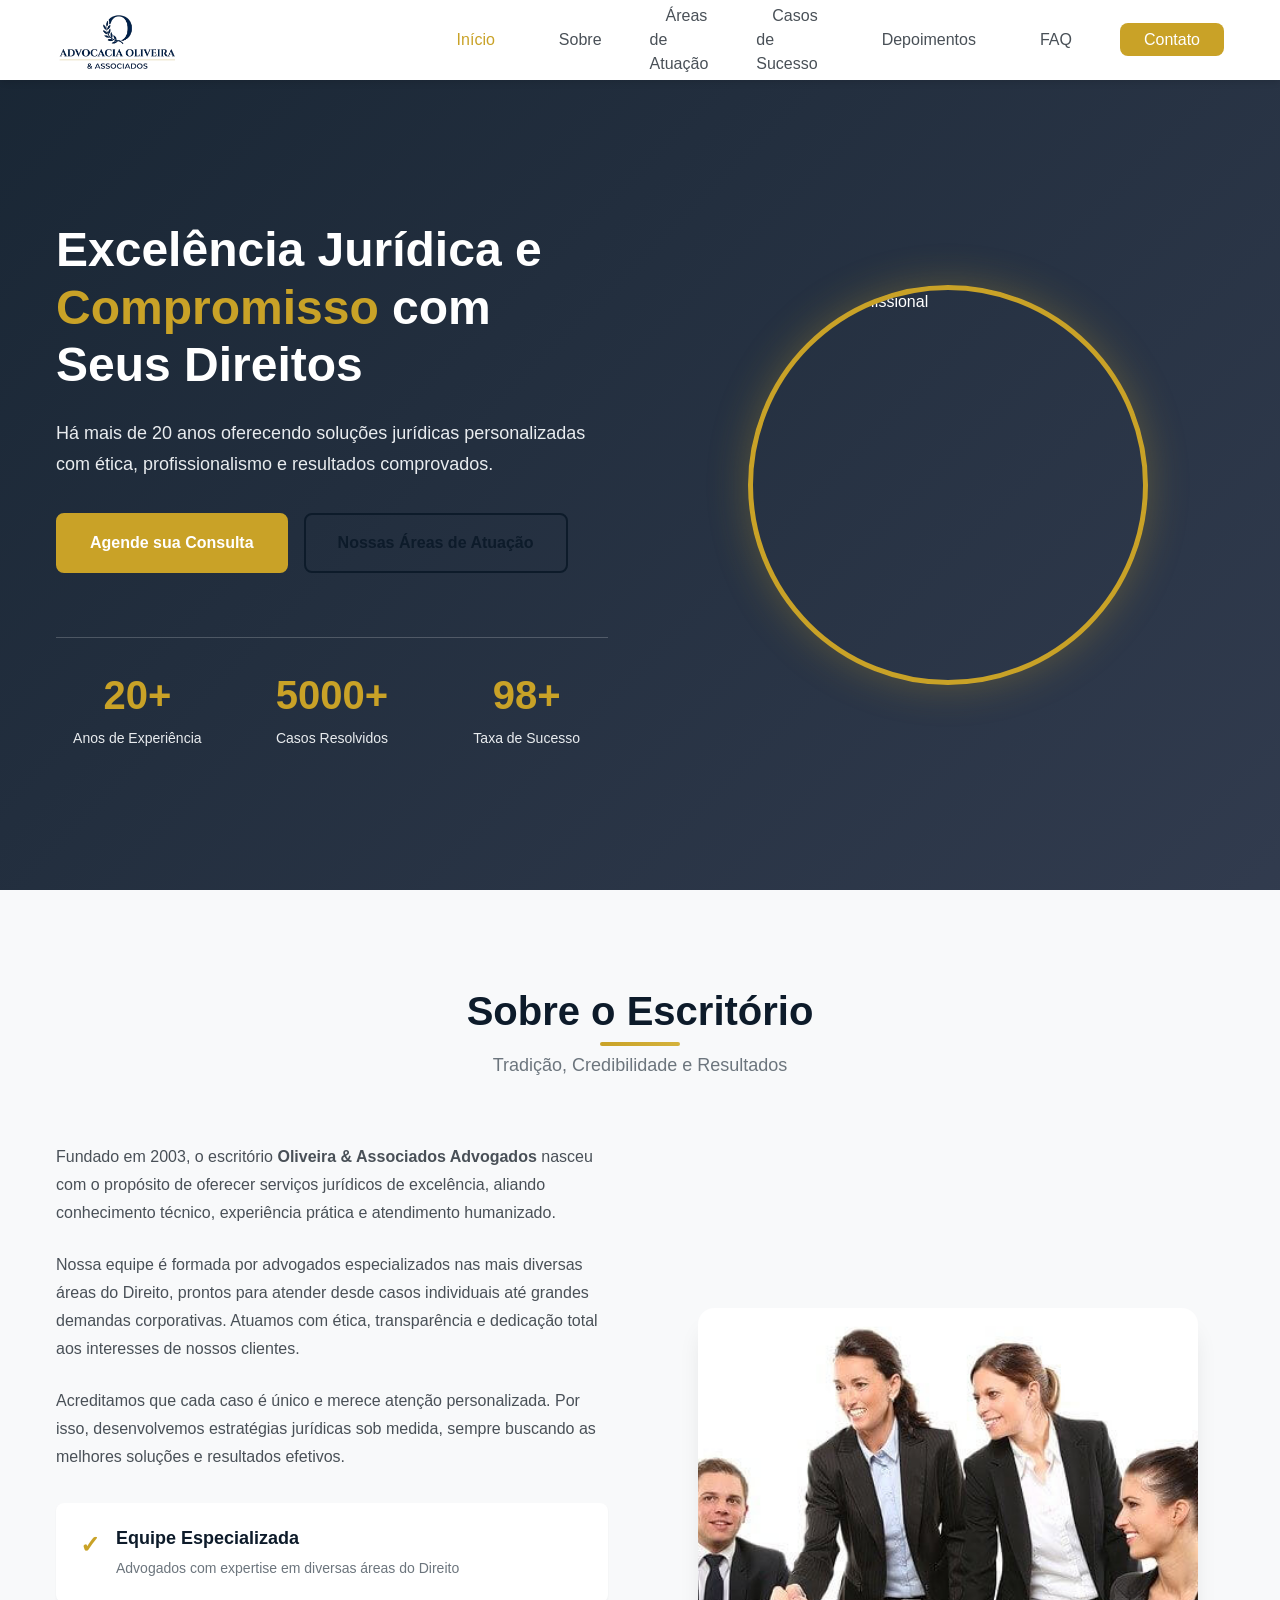
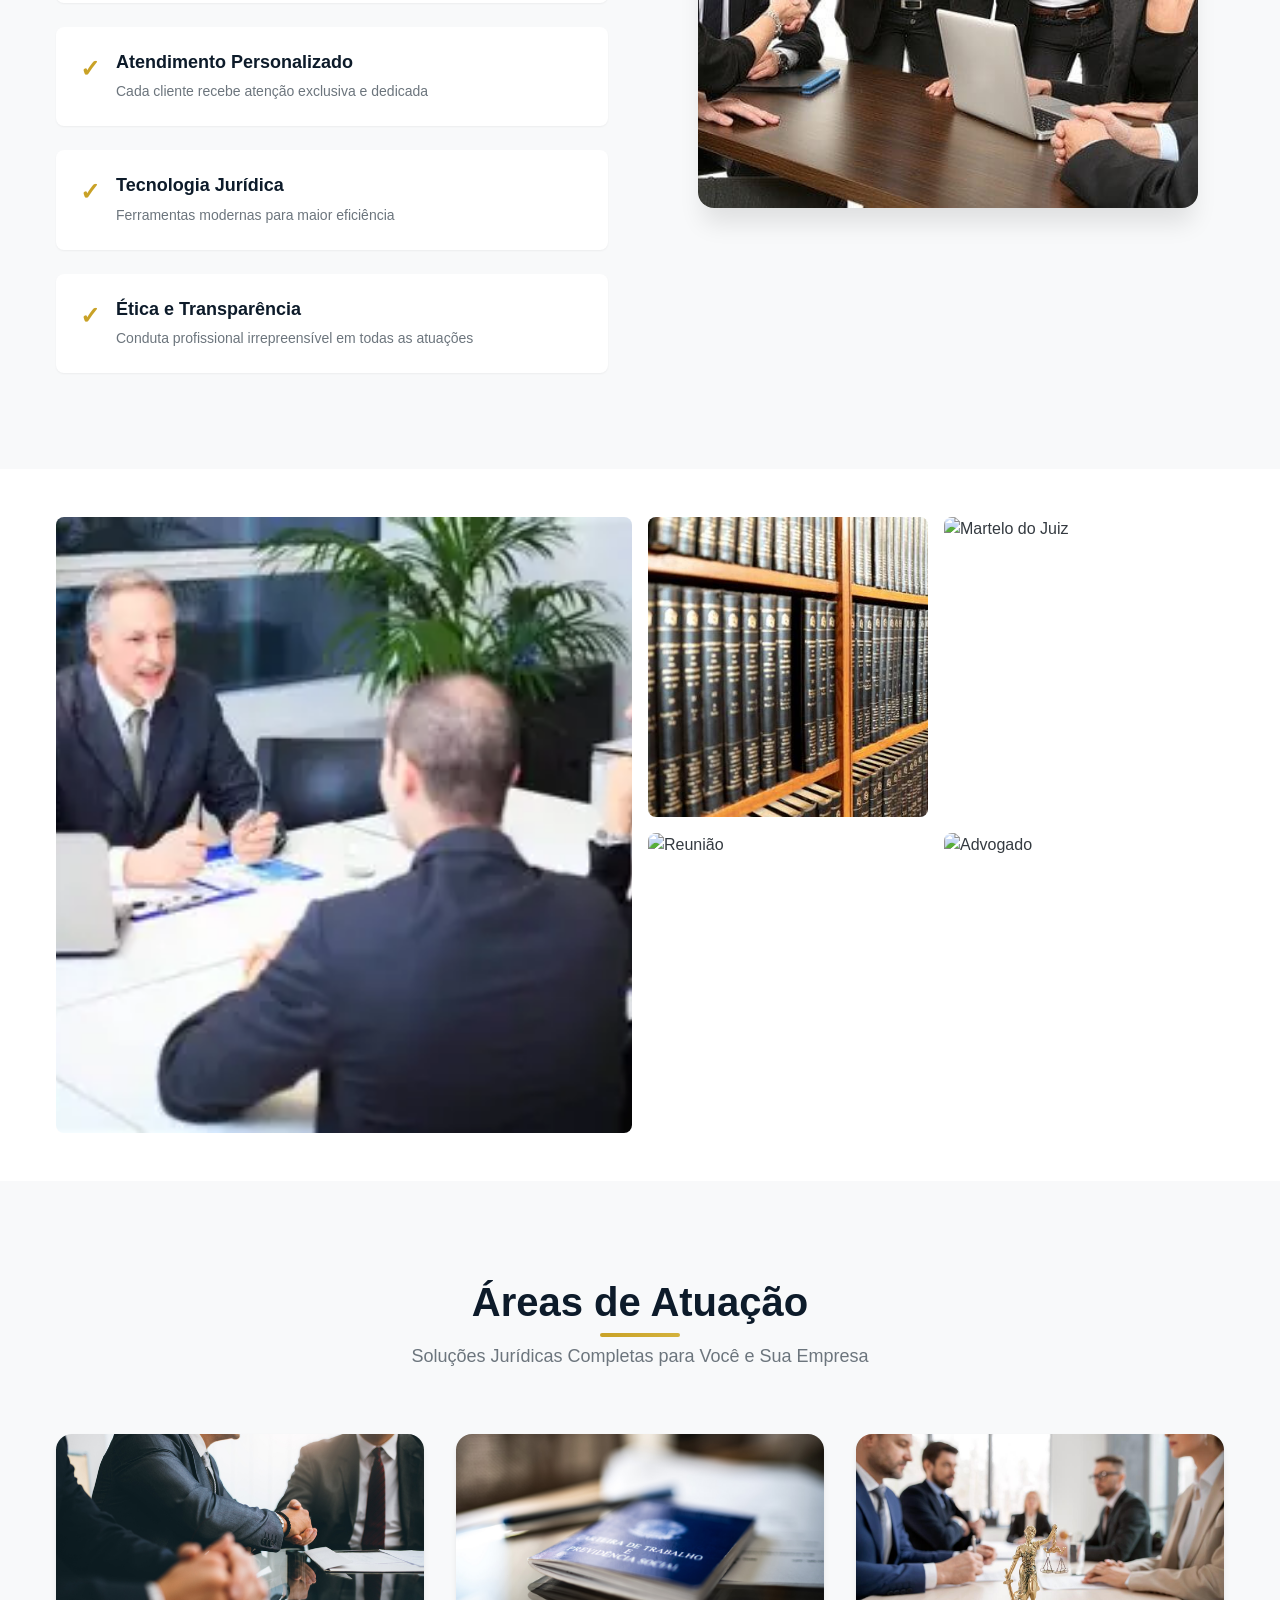
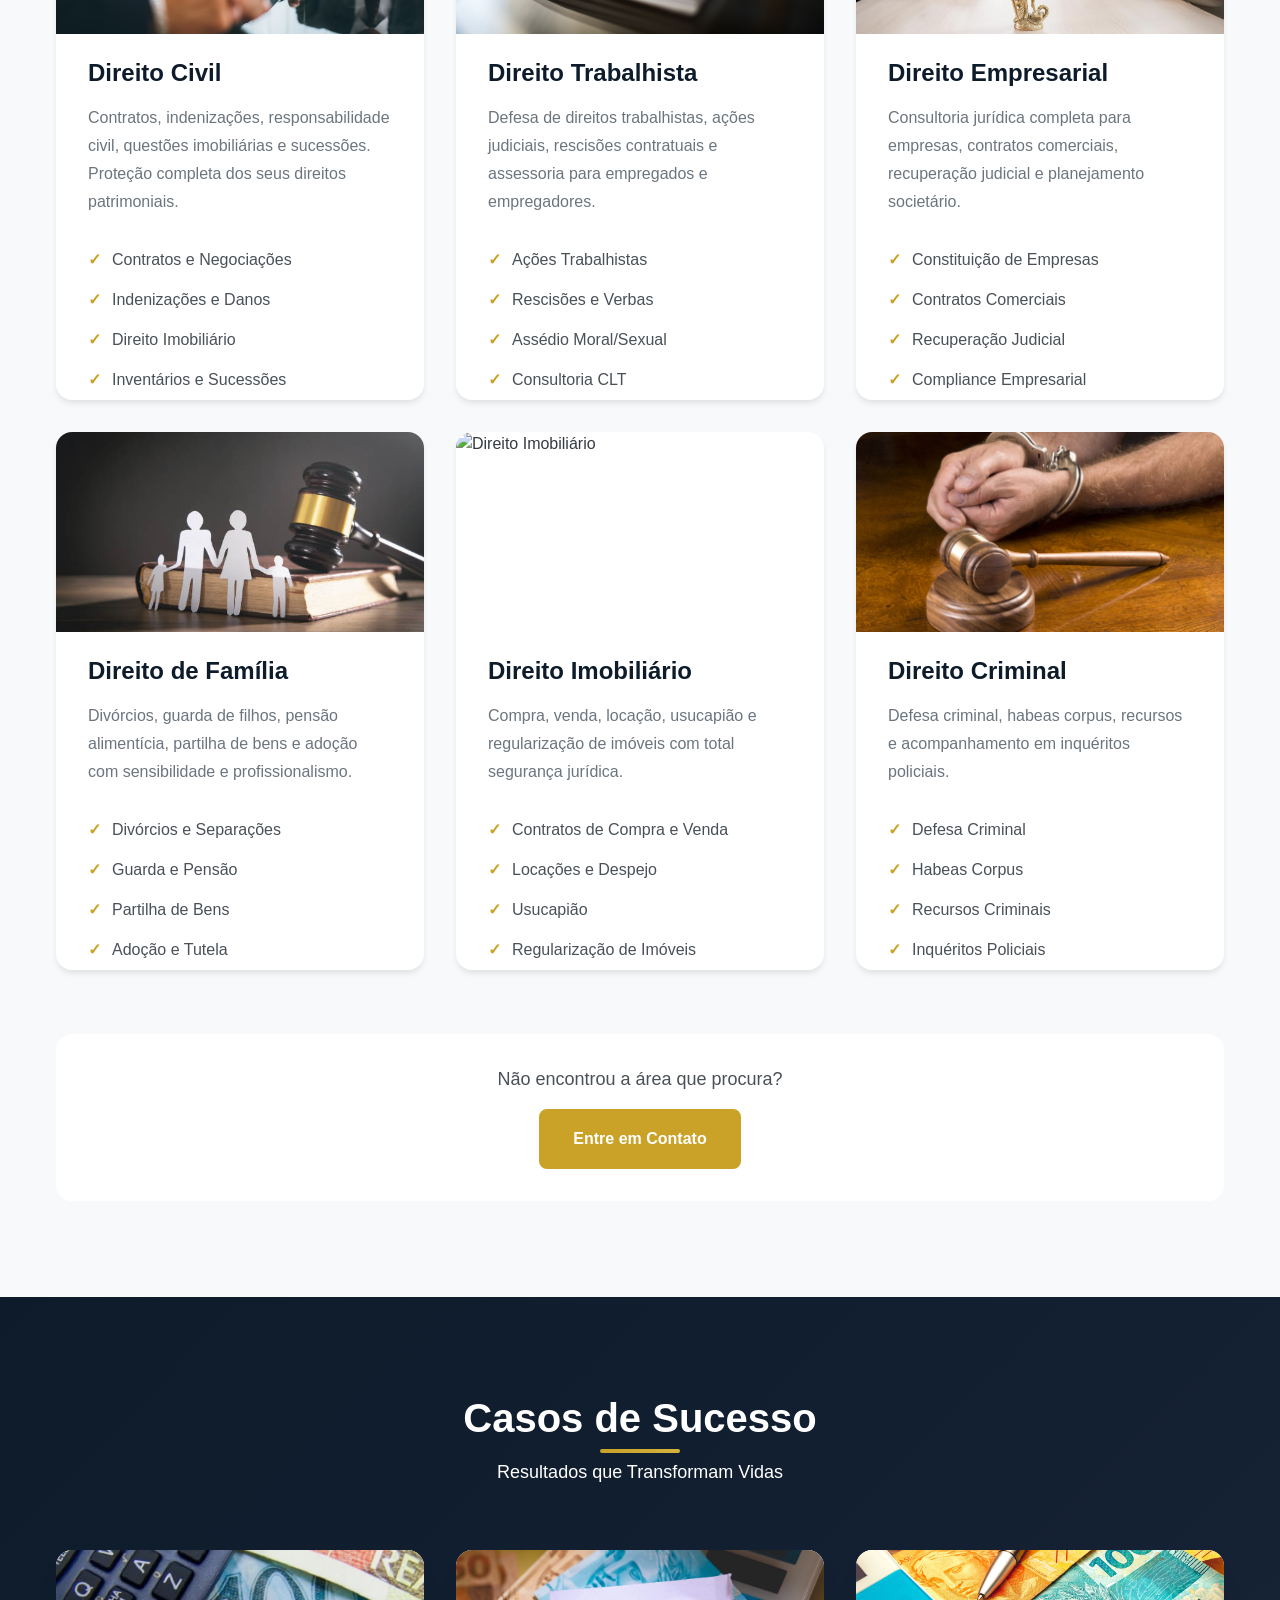
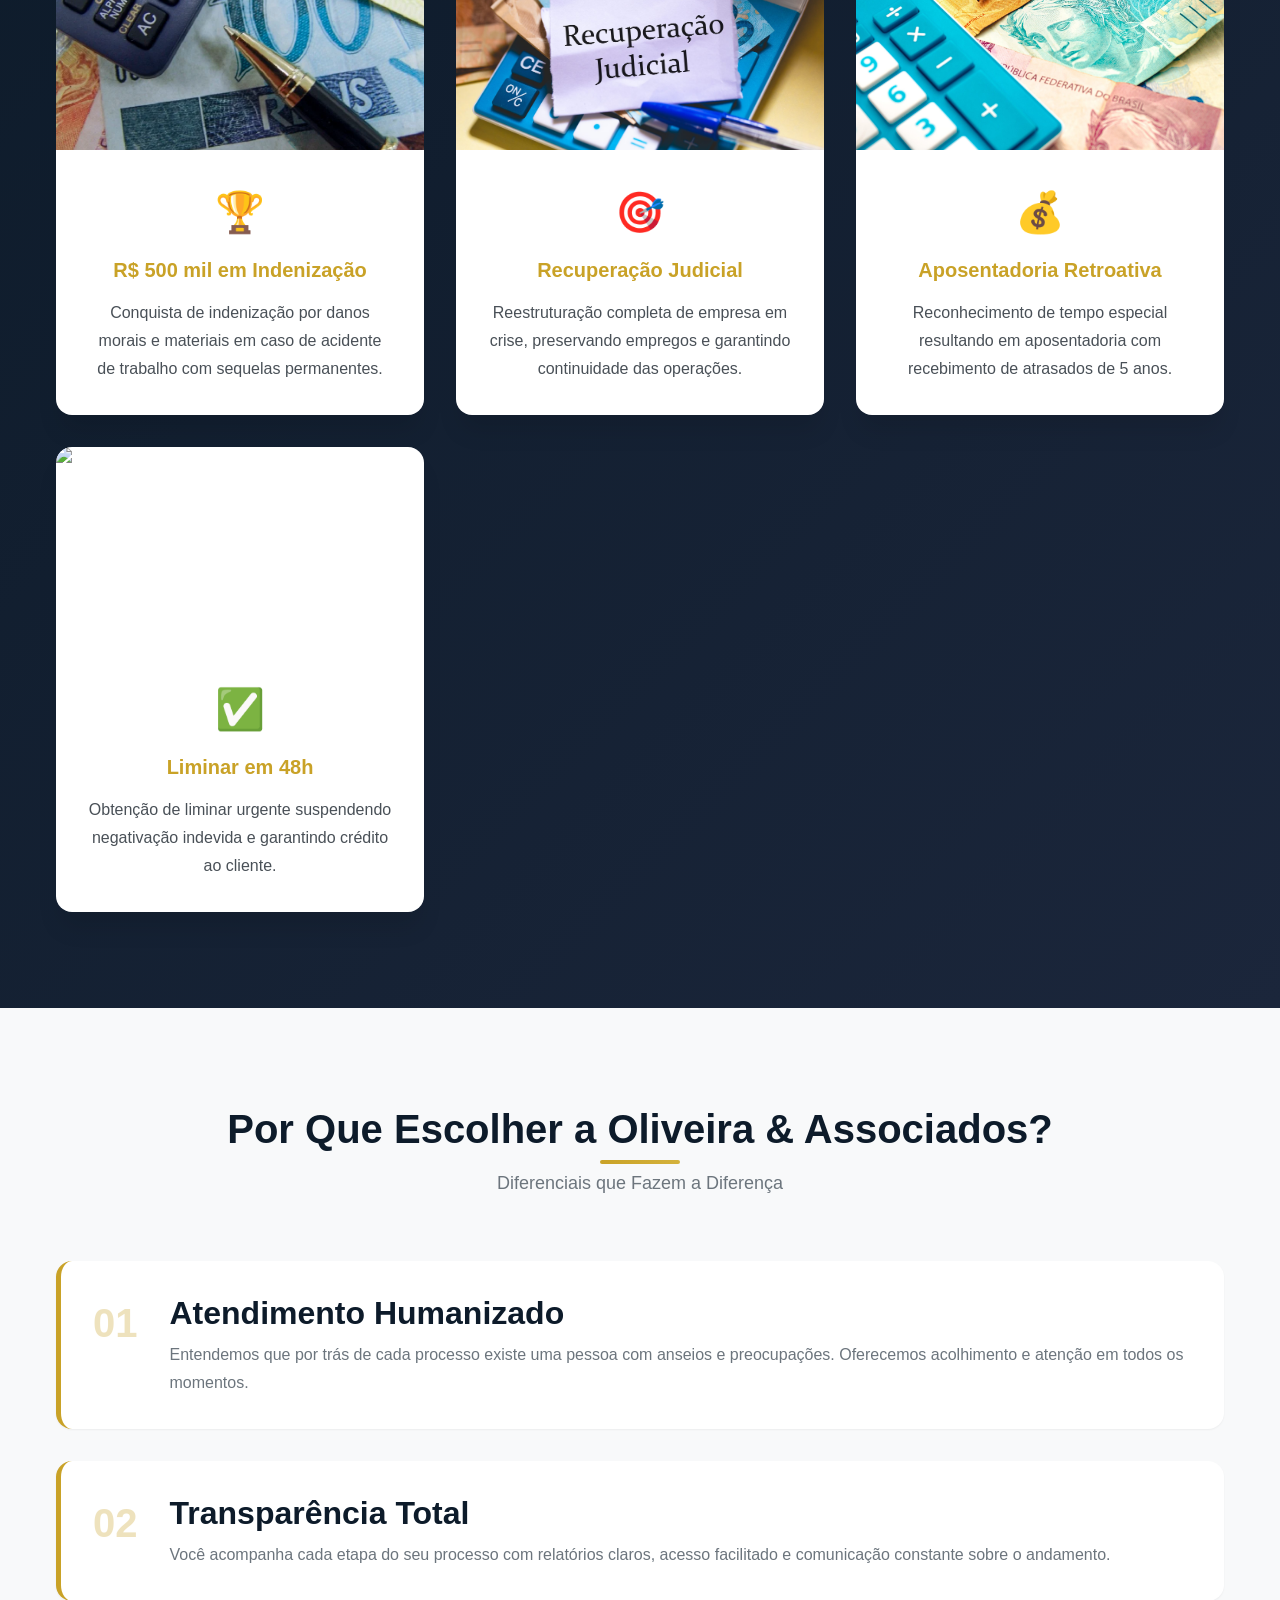
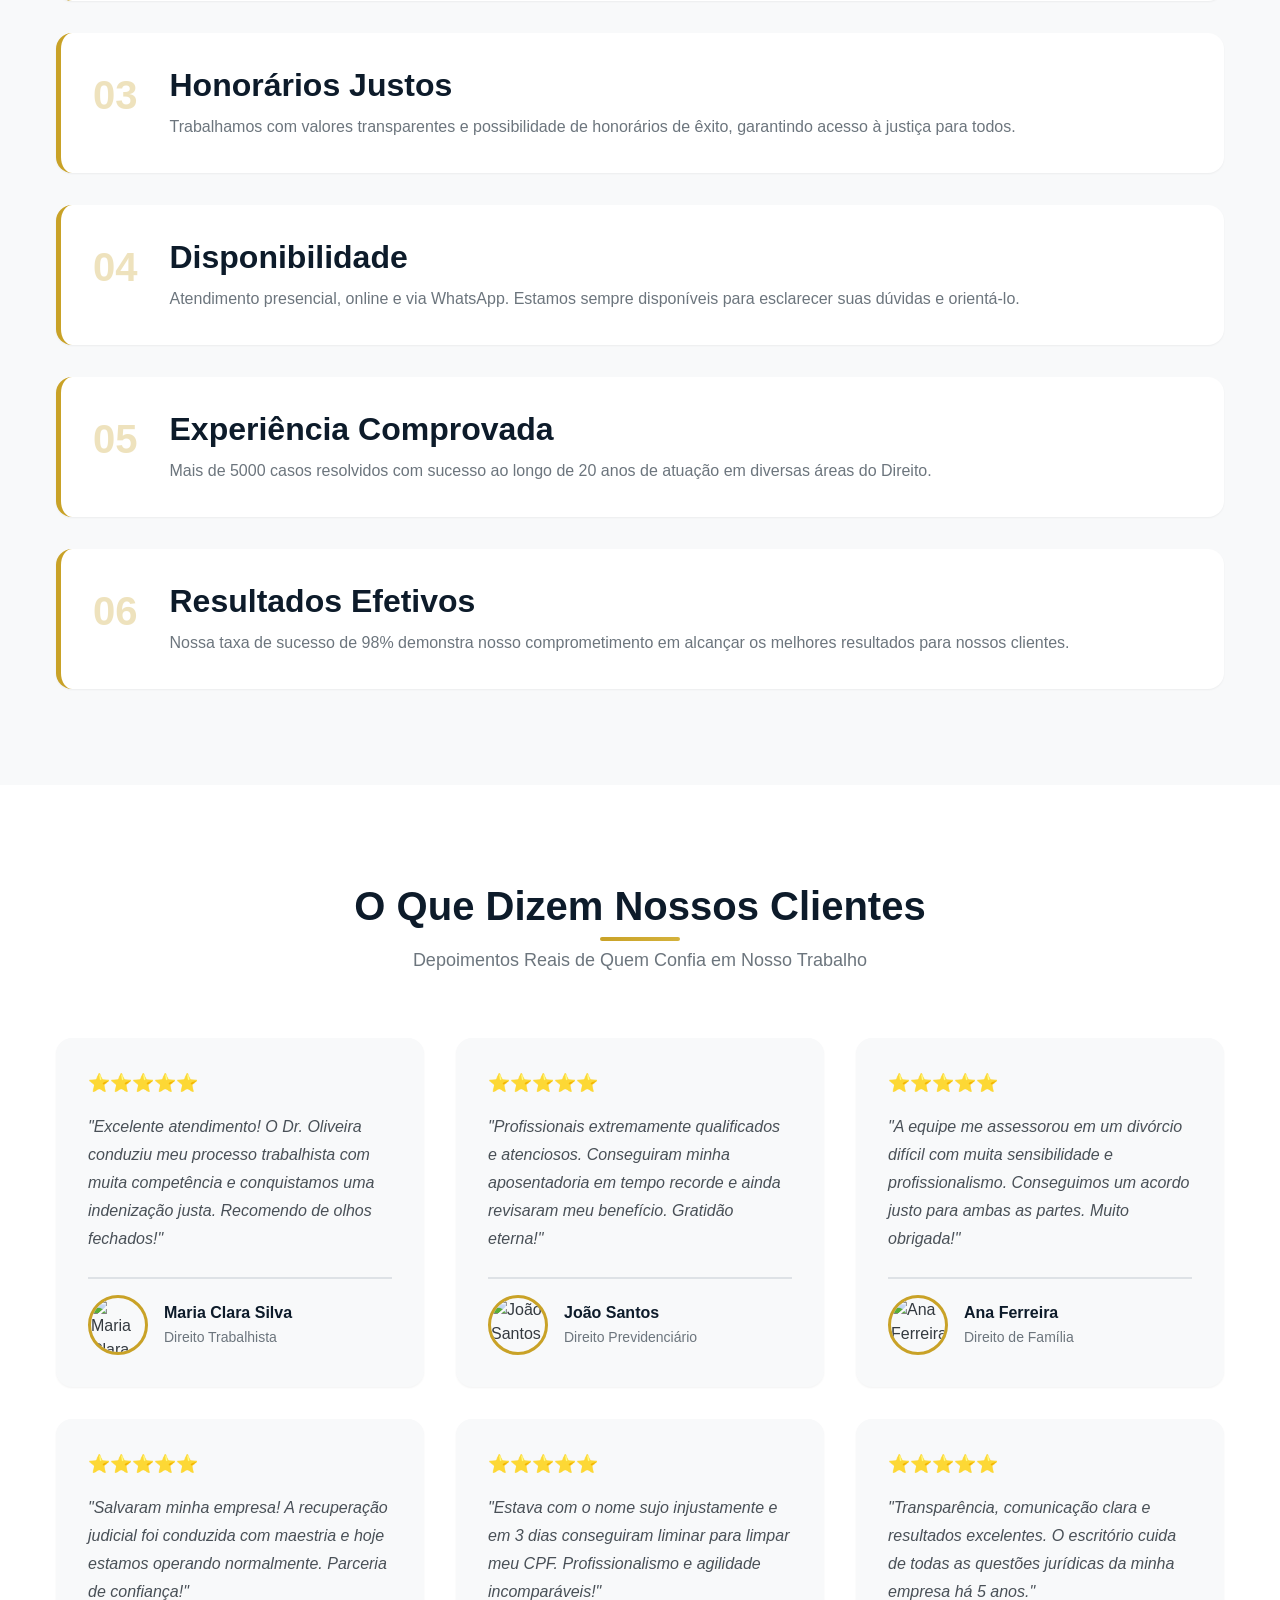
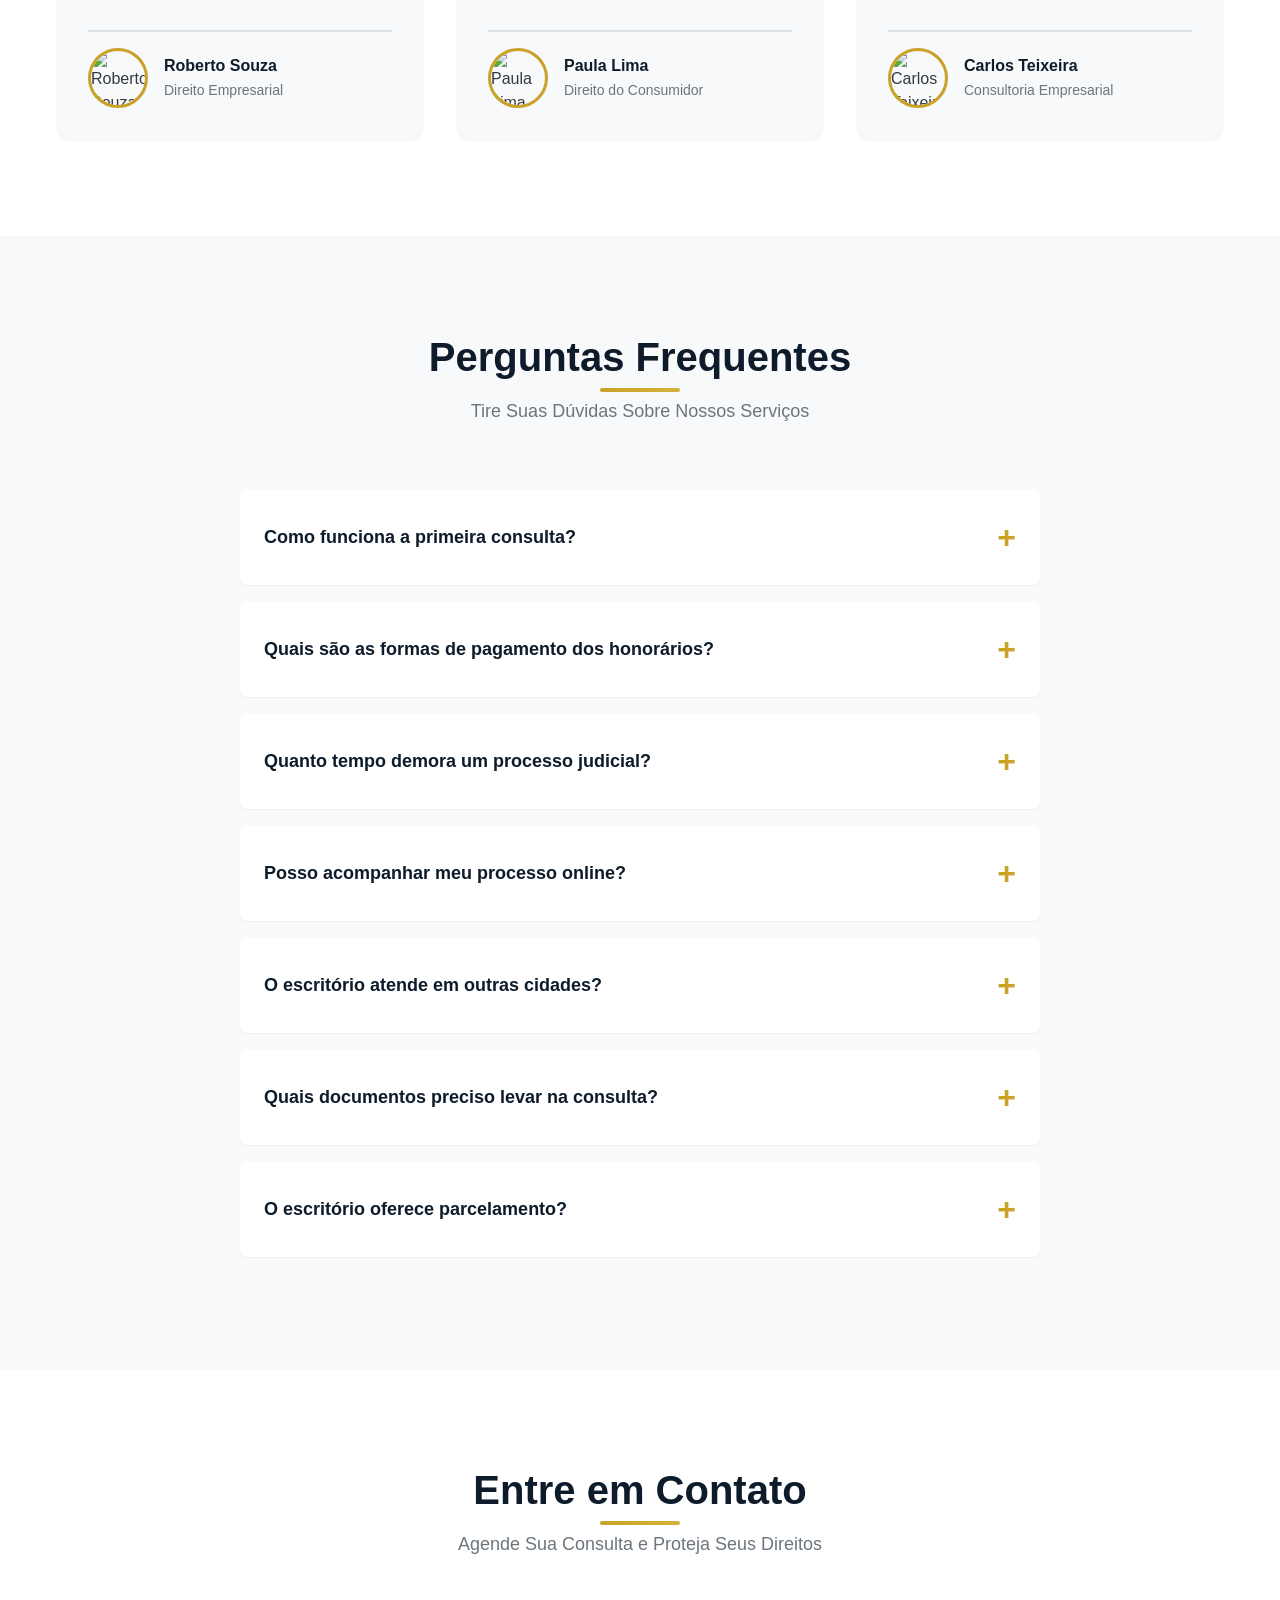
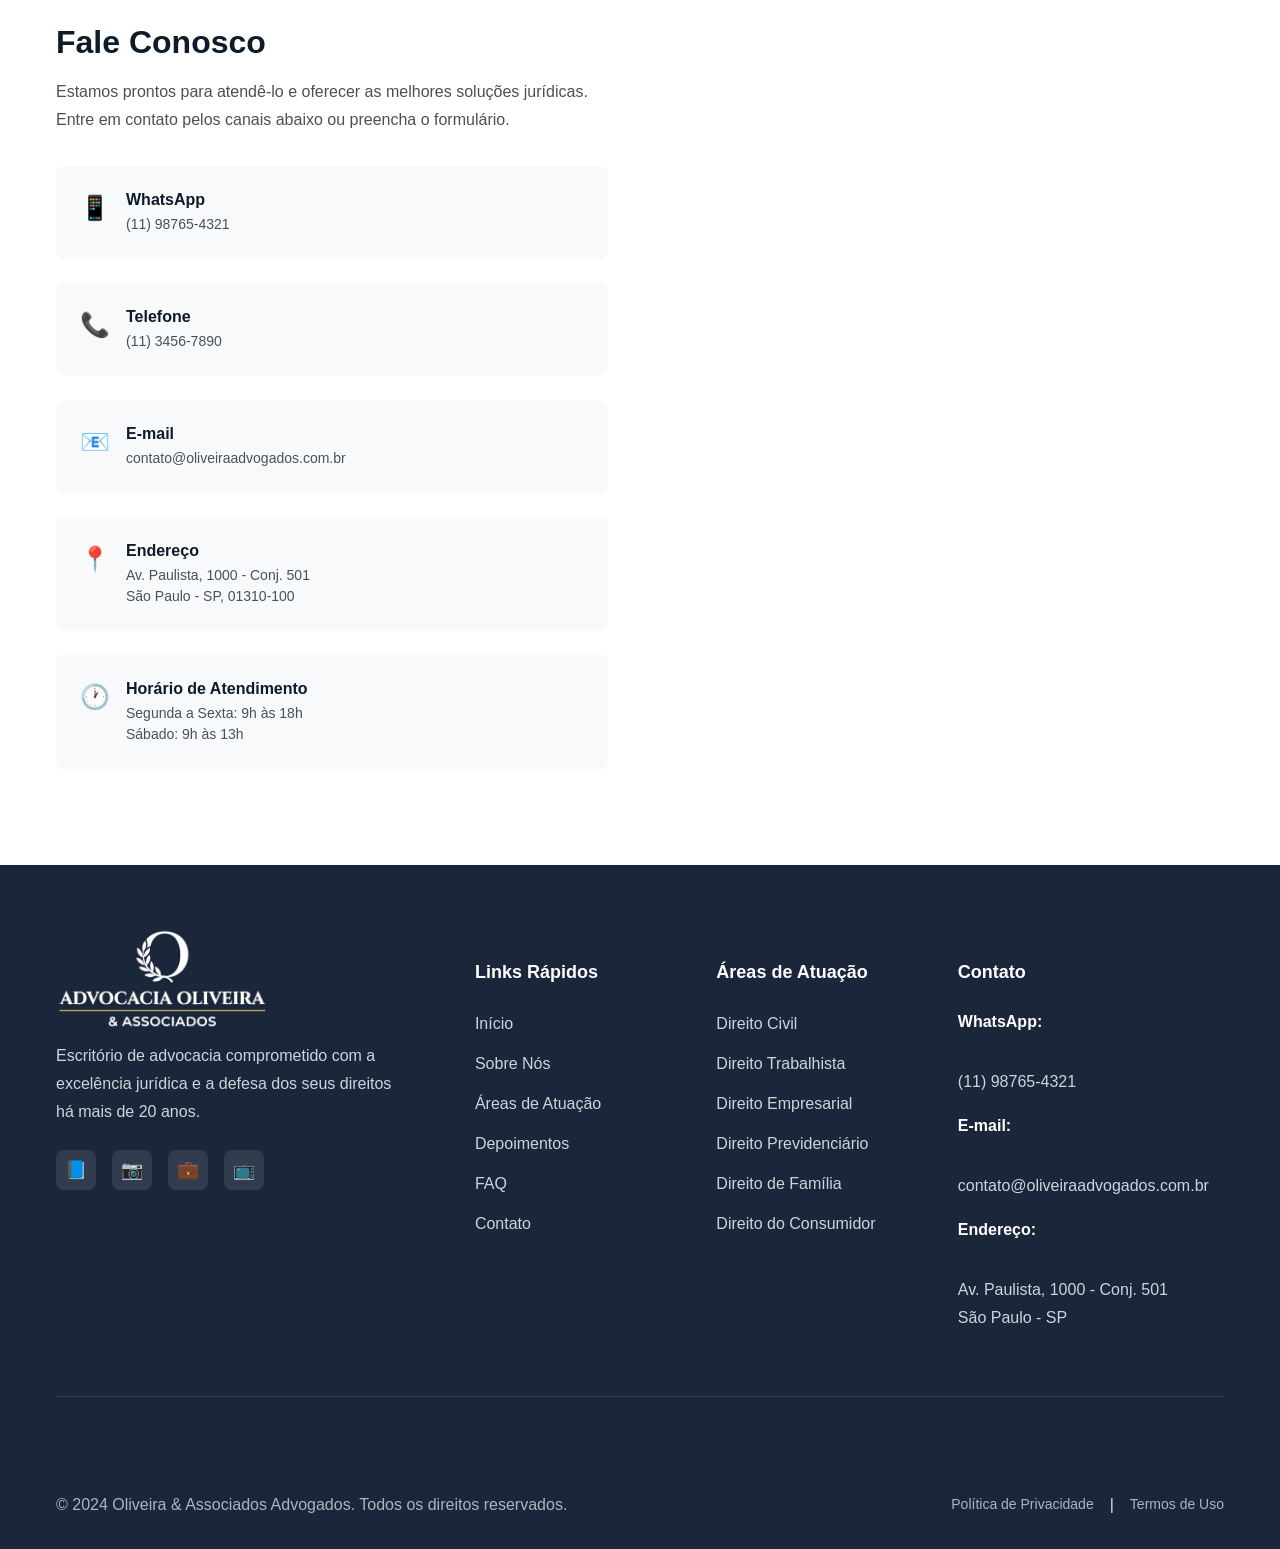
==== index.html @ 98f8fdb1 "Add files via upload" ====
<!DOCTYPE html>
<html lang="pt-BR">

<head>
    <meta charset="UTF-8">
    <meta name="viewport" content="width=device-width, initial-scale=1.0">
    <!-- favicon válido (sem trecho estranho) -->
    <link rel="icon" href="assets/justica.ico">
    <title>Oliveira & Associados Advogados</title>
    <link rel="stylesheet" href="style.css">
</head>

<body>
    <!-- ============================================ -->
    <!-- HEADER / NAVEGAÇÃO -->
    <!-- EDITÁVEL: Menu de navegação principal -->
    <!-- ============================================ -->
    <header class="header" id="header">
        <nav class="nav container">
            <!-- EDITÁVEL: Logo e nome do escritório -->
            <a href="#home" class="nav__logo">
                <img src="assets/logo_top.png" height="32%" width="32%" alt="Oliveira & Associados Advogados">
                <!-- <span class="logo-emoji">⚖️</span>
                <span class="logo-text">Oliveira & Associados</span> -->
            </a>

            <!-- Menu de navegação -->
            <div class="nav__menu" id="nav-menu">
                <ul class="nav__list">
                    <!-- EDITÁVEL: Itens do menu - adicione ou remova conforme necessário -->
                    <li class="nav__item">
                        <a href="#home" class="nav__link active-link">Início</a>
                    </li>
                    <li class="nav__item">
                        <a href="#sobre" class="nav__link">Sobre</a>
                    </li>
                    <li class="nav__item">
                        <a href="#servicos" class="nav__link">Áreas de Atuação</a>
                    </li>
                    <li class="nav__item">
                        <a href="#destaques" class="nav__link">Casos de Sucesso</a>
                    </li>
                    <li class="nav__item">
                        <a href="#depoimentos" class="nav__link">Depoimentos</a>
                    </li>
                    <li class="nav__item">
                        <a href="#faq" class="nav__link">FAQ</a>
                    </li>
                    <li class="nav__item">
                        <a href="#contato" class="nav__link nav__cta">Contato</a>
                    </li>
                </ul>

                <!-- Botão fechar menu mobile -->
                <div class="nav__close" id="nav-close">
                    <i class="fas fa-times"></i>
                </div>
            </div>

            <!-- Botão toggle menu mobile -->
            <div class="nav__toggle" id="nav-toggle">
                <i class="fas fa-bars"></i>
            </div>
        </nav>
    </header>

    <!-- ============================================ -->
    <!-- SEÇÃO HERO -->
    <!-- EDITÁVEL: Primeira seção com chamada principal -->
    <!-- ============================================ -->
    <section class="hero section" id="home">
        <div class="hero__overlay"></div>
        <div class="hero__container container">
            <div class="hero__content">
                <!-- EDITÁVEL: Título principal da página -->
                <h1 class="hero__title">
                    Excelência Jurídica e <span class="highlight">Compromisso</span> com Seus Direitos
                </h1>

                <!-- EDITÁVEL: Subtítulo/descrição -->
                <p class="hero__description">
                    Há mais de 20 anos oferecendo soluções jurídicas personalizadas com ética, profissionalismo e
                    resultados comprovados.
                </p>

                <!-- EDITÁVEL: Botões de ação -->
                <div class="hero__buttons">
                    <a href="#contato" class="button button__primary">
                        Agende sua Consulta
                    </a>
                    <a href="#servicos" class="button button__secondary">
                        Nossas Áreas de Atuação
                    </a>
                </div>

                <!-- EDITÁVEL: Estatísticas/números -->
                <div class="hero__stats">
                    <div class="stat__item">
                        <h3 class="stat__number">20+</h3>
                        <p class="stat__text">Anos de Experiência</p>
                    </div>
                    <div class="stat__item">
                        <h3 class="stat__number">5000+</h3>
                        <p class="stat__text">Casos Resolvidos</p>
                    </div>
                    <div class="stat__item">
                        <h3 class="stat__number">98%</h3>
                        <p class="stat__text">Taxa de Sucesso</p>
                    </div>
                </div>
            </div>

            <!-- EDITÁVEL: Imagem ilustrativa -->
            <div class="hero__image">
                <div class="hero__image-circle">
                    <img src="../assets/advogados.png" alt="Advogado Profissional">
                </div>
            </div>
        </div>
    </section>

    <!-- ============================================ -->
    <!-- SEÇÃO SOBRE -->
    <!-- EDITÁVEL: Informações sobre o escritório -->
    <!-- ============================================ -->
    <section class="sobre section" id="sobre">
        <div class="container">
            <!-- EDITÁVEL: Título da seção -->
            <div class="section__header">
                <h2 class="section__title">Sobre o Escritório</h2>
                <p class="section__subtitle">Tradição, Credibilidade e Resultados</p>
            </div>

            <div class="sobre__container">
                <div class="sobre__content">
                    <!-- EDITÁVEL: Texto sobre o escritório -->
                    <p class="sobre__text">
                        Fundado em 2003, o escritório <strong>Oliveira & Associados Advogados</strong> nasceu com o
                        propósito de oferecer serviços jurídicos de excelência, aliando conhecimento técnico,
                        experiência prática e atendimento humanizado.
                    </p>

                    <p class="sobre__text">
                        Nossa equipe é formada por advogados especializados nas mais diversas áreas do Direito, prontos
                        para atender desde casos individuais até grandes demandas corporativas. Atuamos com ética,
                        transparência e dedicação total aos interesses de nossos clientes.
                    </p>

                    <p class="sobre__text">
                        Acreditamos que cada caso é único e merece atenção personalizada. Por isso, desenvolvemos
                        estratégias jurídicas sob medida, sempre buscando as melhores soluções e resultados efetivos.
                    </p>

                    <!-- EDITÁVEL: Diferenciais do escritório -->
                    <div class="sobre__features">
                        <div class="feature__item">
                            <div class="feature__icon">✓</div>
                            <div class="feature__content">
                                <h4>Equipe Especializada</h4>
                                <p>Advogados com expertise em diversas áreas do Direito</p>
                            </div>
                        </div>

                        <div class="feature__item">
                            <div class="feature__icon">✓</div>
                            <div class="feature__content">
                                <h4>Atendimento Personalizado</h4>
                                <p>Cada cliente recebe atenção exclusiva e dedicada</p>
                            </div>
                        </div>

                        <div class="feature__item">
                            <div class="feature__icon">✓</div>
                            <div class="feature__content">
                                <h4>Tecnologia Jurídica</h4>
                                <p>Ferramentas modernas para maior eficiência</p>
                            </div>
                        </div>

                        <div class="feature__item">
                            <div class="feature__icon">✓</div>
                            <div class="feature__content">
                                <h4>Ética e Transparência</h4>
                                <p>Conduta profissional irrepreensível em todas as atuações</p>
                            </div>
                        </div>
                    </div>
                </div>

                <!-- EDITÁVEL: Imagem da equipe -->
                <div class="sobre__image">
                    <img src="../assets/Equipe-advocacia.jpg" alt="Equipe Jurídica">
                </div>
            </div>
        </div>
    </section>

    <!-- ============================================ -->
    <!-- SEÇÃO GALERIA -->
    <!-- EDITÁVEL: Galeria de imagens do escritório -->
    <!-- ============================================ -->
    <section class="galeria section">
        <div class="container">
            <div class="galeria__grid">
                <!-- EDITÁVEL: Imagem grande -->
                <div class="galeria__item galeria__item--large">
                    <img src="assets/Escrit.png" alt="Escritório Elegante">
                    <div class="galeria__overlay">
                        <h3>Nosso Escritório</h3>
                    </div>
                </div>

                <!-- EDITÁVEL: Imagens pequenas -->
                <div class="galeria__item">
                    <img src="../assets/Livros.png" alt="Livros de Direito">
                    <div class="galeria__overlay">
                        <h3>Conhecimento</h3>
                    </div>
                </div>

                <div class="galeria__item">
                    <img src="https://images.unsplash.com/photo-1505664194779-8beaceb93744?w=400&q=80"
                        alt="Martelo do Juiz">
                    <div class="galeria__overlay">
                        <h3>Justiça</h3>
                    </div>
                </div>

                <div class="galeria__item">
                    <img src="https://images.unsplash.com/photo-1454165804606-c3d57bc86b40?w=400&q=80" alt="Reunião">
                    <div class="galeria__overlay">
                        <h3>Estratégia</h3>
                    </div>
                </div>

                <div class="galeria__item">
                    <img src="https://images.unsplash.com/photo-1507679799987-c73779587ccf?w=400&q=80" alt="Advogado">
                    <div class="galeria__overlay">
                        <h3>Profissionalismo</h3>
                    </div>
                </div>
            </div>
        </div>
    </section>

    <!-- ============================================ -->
    <!-- SEÇÃO SERVIÇOS / ÁREAS DE ATUAÇÃO -->
    <!-- EDITÁVEL: Principais serviços oferecidos -->
    <!-- ============================================ -->
    <section class="servicos section" id="servicos">
        <div class="container">
            <!-- EDITÁVEL: Título da seção -->
            <div class="section__header">
                <h2 class="section__title">Áreas de Atuação</h2>
                <p class="section__subtitle">Soluções Jurídicas Completas para Você e Sua Empresa</p>
            </div>

            <!-- EDITÁVEL: Cards de serviços - adicione ou remova conforme necessário -->
            <div class="servicos__container">
                <!-- Serviço 1 -->
                <div class="servico__card" data-aos="fade-up">
                    <div class="servico__image">
                        <img src="../assets/Direito Civel.png" alt="Direito Civil">
                    </div>
                    <h3 class="servico__title">Direito Civil</h3>
                    <p class="servico__description">
                        Contratos, indenizações, responsabilidade civil, questões imobiliárias e sucessões. Proteção
                        completa dos seus direitos patrimoniais.
                    </p>
                    <ul class="servico__list">
                        <li>Contratos e Negociações</li>
                        <li>Indenizações e Danos</li>
                        <li>Direito Imobiliário</li>
                        <li>Inventários e Sucessões</li>
                    </ul>
                </div>

                <!-- Serviço 2 -->
                <div class="servico__card" data-aos="fade-up" data-aos-delay="100">
                    <div class="servico__image">
                        <img src="assets/dir_trabalhista.jpg" alt="Direito Trabalhista">
                    </div>
                    <h3 class="servico__title">Direito Trabalhista</h3>
                    <p class="servico__description">
                        Defesa de direitos trabalhistas, ações judiciais, rescisões contratuais e assessoria para
                        empregados e empregadores.
                    </p>
                    <ul class="servico__list">
                        <li>Ações Trabalhistas</li>
                        <li>Rescisões e Verbas</li>
                        <li>Assédio Moral/Sexual</li>
                        <li>Consultoria CLT</li>
                    </ul>
                </div>

                <!-- Serviço 3 -->
                <div class="servico__card" data-aos="fade-up" data-aos-delay="200">
                    <div class="servico__image">
                        <img src="assets/advocacia-estrategica.jpg" alt="Direito Empresarial">
                    </div>
                    <h3 class="servico__title">Direito Empresarial</h3>
                    <p class="servico__description">
                        Consultoria jurídica completa para empresas, contratos comerciais, recuperação judicial e
                        planejamento societário.
                    </p>
                    <ul class="servico__list">
                        <li>Constituição de Empresas</li>
                        <li>Contratos Comerciais</li>
                        <li>Recuperação Judicial</li>
                        <li>Compliance Empresarial</li>
                    </ul>
                </div>

                <!-- Serviço 4 -->
                <div class="servico__card" data-aos="fade-up" data-aos-delay="300">
                    <div class="servico__image">
                        <img src="assets/Direito Familia.jpg" alt="Direito de Família">
                    </div>
                    <h3 class="servico__title">Direito de Família</h3>
                    <p class="servico__description">
                        Divórcios, guarda de filhos, pensão alimentícia, partilha de bens e adoção com sensibilidade e
                        profissionalismo.
                    </p>
                    <ul class="servico__list">
                        <li>Divórcios e Separações</li>
                        <li>Guarda e Pensão</li>
                        <li>Partilha de Bens</li>
                        <li>Adoção e Tutela</li>
                    </ul>
                </div>

                <!-- Serviço 5 -->
                <div class="servico__card" data-aos="fade-up" data-aos-delay="400">
                    <div class="servico__image">
                        <img src="https://images.unsplash.com/photo-1560518883-ce09059eeffa?w=400&q=80"
                            alt="Direito Imobiliário">
                    </div>
                    <h3 class="servico__title">Direito Imobiliário</h3>
                    <p class="servico__description">
                        Compra, venda, locação, usucapião e regularização de imóveis com total segurança jurídica.
                    </p>
                    <ul class="servico__list">
                        <li>Contratos de Compra e Venda</li>
                        <li>Locações e Despejo</li>
                        <li>Usucapião</li>
                        <li>Regularização de Imóveis</li>
                    </ul>
                </div>

                <!-- Serviço 6 -->
                <div class="servico__card" data-aos="fade-up" data-aos-delay="500">
                    <div class="servico__image">
                        <img src="assets/Direito Criminal.jpg" alt="Direito Criminal">
                    </div>
                    <h3 class="servico__title">Direito Criminal</h3>
                    <p class="servico__description">
                        Defesa criminal, habeas corpus, recursos e acompanhamento em inquéritos policiais.
                    </p>
                    <ul class="servico__list">
                        <li>Defesa Criminal</li>
                        <li>Habeas Corpus</li>
                        <li>Recursos Criminais</li>
                        <li>Inquéritos Policiais</li>
                    </ul>
                </div>
            </div>

            <!-- EDITÁVEL: Chamada para ação -->
            <div class="servicos__cta">
                <p>Não encontrou a área que procura?</p>
                <a href="#contato" class="button button__primary">Entre em Contato</a>
            </div>
        </div>
    </section>

    <!-- ============================================ -->
    <!-- SEÇÃO DESTAQUES / CASOS DE SUCESSO -->
    <!-- EDITÁVEL: Principais conquistas e diferenciais -->
    <!-- ============================================ -->
    <section class="destaques section" id="destaques">
        <div class="container">
            <!-- EDITÁVEL: Título da seção -->
            <div class="section__header">
                <h2 class="section__title">Casos de Sucesso</h2>
                <p class="section__subtitle">Resultados que Transformam Vidas</p>
            </div>

            <!-- EDITÁVEL: Cards de destaques -->
            <div class="destaques__container">
                <div class="destaque__card" data-aos="zoom-in">
                    <div class="destaque__image">
                        <img src="assets/Indenização.png" alt="Caso de Sucesso">
                    </div>
                    <div class="destaque__content">
                        <div class="destaque__icon">🏆</div>
                        <h3 class="destaque__title">R$ 500 mil em Indenização</h3>
                        <p class="destaque__description">
                            Conquista de indenização por danos morais e materiais em caso de acidente de trabalho com
                            sequelas permanentes.
                        </p>
                    </div>
                </div>

                <div class="destaque__card" data-aos="zoom-in" data-aos-delay="100">
                    <div class="destaque__image">
                        <img src="assets/Recuperacao Judicial.jpg" alt="Caso de Sucesso">
                    </div>
                    <div class="destaque__content">
                        <div class="destaque__icon">🎯</div>
                        <h3 class="destaque__title">Recuperação Judicial</h3>
                        <p class="destaque__description">
                            Reestruturação completa de empresa em crise, preservando empregos e garantindo continuidade
                            das operações.
                        </p>
                    </div>
                </div>

                <div class="destaque__card" data-aos="zoom-in" data-aos-delay="200">
                    <div class="destaque__image">
                        <img src="assets/Aposentadoria Retroativa.jpg" alt="Caso de Sucesso">
                    </div>
                    <div class="destaque__content">
                        <div class="destaque__icon">💰</div>
                        <h3 class="destaque__title">Aposentadoria Retroativa</h3>
                        <p class="destaque__description">
                            Reconhecimento de tempo especial resultando em aposentadoria com recebimento de atrasados de
                            5 anos.
                        </p>
                    </div>
                </div>

                <div class="destaque__card" data-aos="zoom-in" data-aos-delay="300">
                    <div class="destaque__image">
                        <img src="https://images.unsplash.com/photo-1521791055366-0d553872125f?w=400&q=80"
                            alt="Caso de Sucesso">
                    </div>
                    <div class="destaque__content">
                        <div class="destaque__icon">✅</div>
                        <h3 class="destaque__title">Liminar em 48h</h3>
                        <p class="destaque__description">
                            Obtenção de liminar urgente suspendendo negativação indevida e garantindo crédito ao
                            cliente.
                        </p>
                    </div>
                </div>
            </div>
        </div>
    </section>

    <!-- ============================================ -->
    <!-- SEÇÃO BENEFÍCIOS -->
    <!-- EDITÁVEL: Por que escolher este escritório -->
    <!-- ============================================ -->
    <section class="beneficios section">
        <div class="container">
            <!-- EDITÁVEL: Título da seção -->
            <div class="section__header">
                <h2 class="section__title">Por Que Escolher a Oliveira & Associados?</h2>
                <p class="section__subtitle">Diferenciais que Fazem a Diferença</p>
            </div>

            <!-- EDITÁVEL: Lista de benefícios -->
            <div class="beneficios__container">
                <div class="beneficio__item" data-aos="fade-right">
                    <div class="beneficio__number">01</div>
                    <div class="beneficio__content">
                        <h3 class="beneficio__title">Atendimento Humanizado</h3>
                        <p class="beneficio__description">
                            Entendemos que por trás de cada processo existe uma pessoa com anseios e preocupações.
                            Oferecemos acolhimento e atenção em todos os momentos.
                        </p>
                    </div>
                </div>

                <div class="beneficio__item" data-aos="fade-right" data-aos-delay="100">
                    <div class="beneficio__number">02</div>
                    <div class="beneficio__content">
                        <h3 class="beneficio__title">Transparência Total</h3>
                        <p class="beneficio__description">
                            Você acompanha cada etapa do seu processo com relatórios claros, acesso facilitado e
                            comunicação constante sobre o andamento.
                        </p>
                    </div>
                </div>

                <div class="beneficio__item" data-aos="fade-right" data-aos-delay="200">
                    <div class="beneficio__number">03</div>
                    <div class="beneficio__content">
                        <h3 class="beneficio__title">Honorários Justos</h3>
                        <p class="beneficio__description">
                            Trabalhamos com valores transparentes e possibilidade de honorários de êxito, garantindo
                            acesso à justiça para todos.
                        </p>
                    </div>
                </div>

                <div class="beneficio__item" data-aos="fade-right" data-aos-delay="300">
                    <div class="beneficio__number">04</div>
                    <div class="beneficio__content">
                        <h3 class="beneficio__title">Disponibilidade</h3>
                        <p class="beneficio__description">
                            Atendimento presencial, online e via WhatsApp. Estamos sempre disponíveis para esclarecer
                            suas dúvidas e orientá-lo.
                        </p>
                    </div>
                </div>

                <div class="beneficio__item" data-aos="fade-right" data-aos-delay="400">
                    <div class="beneficio__number">05</div>
                    <div class="beneficio__content">
                        <h3 class="beneficio__title">Experiência Comprovada</h3>
                        <p class="beneficio__description">
                            Mais de 5000 casos resolvidos com sucesso ao longo de 20 anos de atuação em diversas áreas
                            do Direito.
                        </p>
                    </div>
                </div>

                <div class="beneficio__item" data-aos="fade-right" data-aos-delay="500">
                    <div class="beneficio__number">06</div>
                    <div class="beneficio__content">
                        <h3 class="beneficio__title">Resultados Efetivos</h3>
                        <p class="beneficio__description">
                            Nossa taxa de sucesso de 98% demonstra nosso comprometimento em alcançar os melhores
                            resultados para nossos clientes.
                        </p>
                    </div>
                </div>
            </div>
        </div>
    </section>

    <!-- ============================================ -->
    <!-- SEÇÃO DEPOIMENTOS -->
    <!-- EDITÁVEL: Avaliações de clientes -->
    <!-- ============================================ -->
    <section class="depoimentos section" id="depoimentos">
        <div class="container">
            <!-- EDITÁVEL: Título da seção -->
            <div class="section__header">
                <h2 class="section__title">O Que Dizem Nossos Clientes</h2>
                <p class="section__subtitle">Depoimentos Reais de Quem Confia em Nosso Trabalho</p>
            </div>

            <!-- EDITÁVEL: Cards de depoimentos - adicione ou remova conforme necessário -->
            <div class="depoimentos__container">
                <div class="depoimento__card" data-aos="fade-up">
                    <div class="depoimento__rating">
                        ⭐⭐⭐⭐⭐
                    </div>
                    <p class="depoimento__text">
                        "Excelente atendimento! O Dr. Oliveira conduziu meu processo trabalhista com muita competência e
                        conquistamos uma indenização justa. Recomendo de olhos fechados!"
                    </p>
                    <div class="depoimento__author">
                        <div class="depoimento__avatar">
                            <img src="https://images.unsplash.com/photo-1494790108377-be9c29b29330?w=200&q=80"
                                alt="Maria Clara Silva">
                        </div>
                        <div class="depoimento__info">
                            <h4 class="depoimento__name">Maria Clara Silva</h4>
                            <p class="depoimento__role">Direito Trabalhista</p>
                        </div>
                    </div>
                </div>

                <div class="depoimento__card" data-aos="fade-up" data-aos-delay="100">
                    <div class="depoimento__rating">
                        ⭐⭐⭐⭐⭐
                    </div>
                    <p class="depoimento__text">
                        "Profissionais extremamente qualificados e atenciosos. Conseguiram minha aposentadoria em tempo
                        recorde e ainda revisaram meu benefício. Gratidão eterna!"
                    </p>
                    <div class="depoimento__author">
                        <div class="depoimento__avatar">
                            <img src="https://images.unsplash.com/photo-1507003211169-0a1dd7228f2d?w=200&q=80"
                                alt="João Santos">
                        </div>
                        <div class="depoimento__info">
                            <h4 class="depoimento__name">João Santos</h4>
                            <p class="depoimento__role">Direito Previdenciário</p>
                        </div>
                    </div>
                </div>

                <div class="depoimento__card" data-aos="fade-up" data-aos-delay="200">
                    <div class="depoimento__rating">
                        ⭐⭐⭐⭐⭐
                    </div>
                    <p class="depoimento__text">
                        "A equipe me assessorou em um divórcio difícil com muita sensibilidade e profissionalismo.
                        Conseguimos um acordo justo para ambas as partes. Muito obrigada!"
                    </p>
                    <div class="depoimento__author">
                        <div class="depoimento__avatar">
                            <img src="https://images.unsplash.com/photo-1438761681033-6461ffad8d80?w=200&q=80"
                                alt="Ana Ferreira">
                        </div>
                        <div class="depoimento__info">
                            <h4 class="depoimento__name">Ana Ferreira</h4>
                            <p class="depoimento__role">Direito de Família</p>
                        </div>
                    </div>
                </div>

                <div class="depoimento__card" data-aos="fade-up" data-aos-delay="300">
                    <div class="depoimento__rating">
                        ⭐⭐⭐⭐⭐
                    </div>
                    <p class="depoimento__text">
                        "Salvaram minha empresa! A recuperação judicial foi conduzida com maestria e hoje estamos
                        operando normalmente. Parceria de confiança!"
                    </p>
                    <div class="depoimento__author">
                        <div class="depoimento__avatar">
                            <img src="https://images.unsplash.com/photo-1500648767791-00dcc994a43e?w=200&q=80"
                                alt="Roberto Souza">
                        </div>
                        <div class="depoimento__info">
                            <h4 class="depoimento__name">Roberto Souza</h4>
                            <p class="depoimento__role">Direito Empresarial</p>
                        </div>
                    </div>
                </div>

                <div class="depoimento__card" data-aos="fade-up" data-aos-delay="400">
                    <div class="depoimento__rating">
                        ⭐⭐⭐⭐⭐
                    </div>
                    <p class="depoimento__text">
                        "Estava com o nome sujo injustamente e em 3 dias conseguiram liminar para limpar meu CPF.
                        Profissionalismo e agilidade incomparáveis!"
                    </p>
                    <div class="depoimento__author">
                        <div class="depoimento__avatar">
                            <img src="https://images.unsplash.com/photo-1487412720507-e7ab37603c6f?w=200&q=80"
                                alt="Paula Lima">
                        </div>
                        <div class="depoimento__info">
                            <h4 class="depoimento__name">Paula Lima</h4>
                            <p class="depoimento__role">Direito do Consumidor</p>
                        </div>
                    </div>
                </div>

                <div class="depoimento__card" data-aos="fade-up" data-aos-delay="500">
                    <div class="depoimento__rating">
                        ⭐⭐⭐⭐⭐
                    </div>
                    <p class="depoimento__text">
                        "Transparência, comunicação clara e resultados excelentes. O escritório cuida de todas as
                        questões jurídicas da minha empresa há 5 anos."
                    </p>
                    <div class="depoimento__author">
                        <div class="depoimento__avatar">
                            <img src="https://images.unsplash.com/photo-1472099645785-5658abf4ff4e?w=200&q=80"
                                alt="Carlos Teixeira">
                        </div>
                        <div class="depoimento__info">
                            <h4 class="depoimento__name">Carlos Teixeira</h4>
                            <p class="depoimento__role">Consultoria Empresarial</p>
                        </div>
                    </div>
                </div>
            </div>
        </div>
    </section>

    <!-- ============================================ -->
    <!-- SEÇÃO FAQ -->
    <!-- EDITÁVEL: Perguntas frequentes -->
    <!-- ============================================ -->
    <section class="faq section" id="faq">
        <div class="container">
            <!-- EDITÁVEL: Título da seção -->
            <div class="section__header">
                <h2 class="section__title">Perguntas Frequentes</h2>
                <p class="section__subtitle">Tire Suas Dúvidas Sobre Nossos Serviços</p>
            </div>

            <!-- EDITÁVEL: Acordeão de perguntas - adicione ou remova conforme necessário -->
            <div class="faq__container">
                <div class="faq__item" data-aos="fade-up">
                    <div class="faq__question">
                        <h3>Como funciona a primeira consulta?</h3>
                        <span class="faq__icon">+</span>
                    </div>
                    <div class="faq__answer">
                        <p>
                            A primeira consulta pode ser agendada por telefone, WhatsApp ou através do formulário de
                            contato. Neste encontro, você apresentará seu caso e nossos advogados farão uma análise
                            preliminar, explicando as possibilidades jurídicas, prazos e custos envolvidos. A consulta
                            inicial é cobrada à parte e o valor pode ser abatido caso você feche contrato conosco.
                        </p>
                    </div>
                </div>

                <div class="faq__item" data-aos="fade-up" data-aos-delay="100">
                    <div class="faq__question">
                        <h3>Quais são as formas de pagamento dos honorários?</h3>
                        <span class="faq__icon">+</span>
                    </div>
                    <div class="faq__answer">
                        <p>
                            Trabalhamos com diferentes modalidades de honorários: fixos (pagamento definido independente
                            do resultado), por hora (cobrança pelo tempo dedicado ao caso) e honorários de êxito
                            (porcentagem sobre o valor obtido na ação). A modalidade mais adequada é definida conforme o
                            tipo de caso. Aceitamos pagamento à vista, parcelado no cartão e PIX.
                        </p>
                    </div>
                </div>

                <div class="faq__item" data-aos="fade-up" data-aos-delay="200">
                    <div class="faq__question">
                        <h3>Quanto tempo demora um processo judicial?</h3>
                        <span class="faq__icon">+</span>
                    </div>
                    <div class="faq__answer">
                        <p>
                            O tempo de duração varia conforme a complexidade do caso, a área do direito envolvida e a
                            vara judicial. Processos mais simples podem ser resolvidos em 6 meses a 1 ano, enquanto
                            casos complexos podem levar de 2 a 5 anos. Durante a consulta inicial, fornecemos uma
                            estimativa mais precisa baseada nas especificidades do seu caso.
                        </p>
                    </div>
                </div>

                <div class="faq__item" data-aos="fade-up" data-aos-delay="300">
                    <div class="faq__question">
                        <h3>Posso acompanhar meu processo online?</h3>
                        <span class="faq__icon">+</span>
                    </div>
                    <div class="faq__answer">
                        <p>
                            Sim! Mantemos nossos clientes sempre informados através de relatórios periódicos por e-mail
                            e WhatsApp. Além disso, você pode consultar o andamento processual nos sites dos tribunais
                            (que são públicos) ou solicitar atualização diretamente com seu advogado responsável a
                            qualquer momento.
                        </p>
                    </div>
                </div>

                <div class="faq__item" data-aos="fade-up" data-aos-delay="400">
                    <div class="faq__question">
                        <h3>O escritório atende em outras cidades?</h3>
                        <span class="faq__icon">+</span>
                    </div>
                    <div class="faq__answer">
                        <p>
                            Sim! Atendemos clientes de todo o Brasil. Para casos em outras cidades e estados, realizamos
                            a consulta inicial online (videoconferência) e podemos constituir advogados correspondentes
                            locais quando necessário comparecer presencialmente em audiências. Toda a comunicação e
                            acompanhamento pode ser feito remotamente.
                        </p>
                    </div>
                </div>

                <div class="faq__item" data-aos="fade-up" data-aos-delay="500">
                    <div class="faq__question">
                        <h3>Quais documentos preciso levar na consulta?</h3>
                        <span class="faq__icon">+</span>
                    </div>
                    <div class="faq__answer">
                        <p>
                            Traga todos os documentos relacionados ao seu caso: RG, CPF, comprovante de residência,
                            contratos, e-mails, mensagens, fotografias, laudos médicos, documentos trabalhistas, entre
                            outros que julgar relevantes. Quanto mais informações você trouxer, melhor será a análise
                            inicial do caso. Se não tiver algum documento, não se preocupe - podemos orientá-lo sobre
                            como obtê-los.
                        </p>
                    </div>
                </div>

                <div class="faq__item" data-aos="fade-up" data-aos-delay="600">
                    <div class="faq__question">
                        <h3>O escritório oferece parcelamento?</h3>
                        <span class="faq__icon">+</span>
                    </div>
                    <div class="faq__answer">
                        <p>
                            Sim! Entendemos que nem sempre é possível pagar à vista e oferecemos planos de parcelamento
                            flexíveis no cartão de crédito. Para alguns tipos de caso, também trabalhamos com honorários
                            de êxito, onde você só paga se ganhar a causa. As condições específicas são definidas no
                            contrato de honorários após análise do caso.
                        </p>
                    </div>
                </div>
            </div>
        </div>
    </section>

    <!-- ============================================ -->
    <!-- SEÇÃO CONTATO -->
    <!-- EDITÁVEL: Formulário e informações de contato -->
    <!-- ============================================ -->
    <section class="contato section" id="contato">
        <div class="container">
            <!-- EDITÁVEL: Título da seção -->
            <div class="section__header">
                <h2 class="section__title">Entre em Contato</h2>
                <p class="section__subtitle">Agende Sua Consulta e Proteja Seus Direitos</p>
            </div>

            <div class="contato__container">
                <!-- EDITÁVEL: Informações de contato -->
                <div class="contato__info">
                    <h3 class="contato__info-title">Fale Conosco</h3>
                    <p class="contato__info-text">
                        Estamos prontos para atendê-lo e oferecer as melhores soluções jurídicas. Entre em contato pelos
                        canais abaixo ou preencha o formulário.
                    </p>

                    <!-- EDITÁVEL: Dados de contato - atualize com informações reais -->
                    <div class="contato__details">
                        <div class="contato__detail">
                            <div class="contato__detail-icon">📱</div>
                            <div class="contato__detail-content">
                                <h4>WhatsApp</h4>
                                <p>(11) 98765-4321</p>
                            </div>
                        </div>

                        <div class="contato__detail">
                            <div class="contato__detail-icon">📞</div>
                            <div class="contato__detail-content">
                                <h4>Telefone</h4>
                                <p>(11) 3456-7890</p>
                            </div>
                        </div>

                        <div class="contato__detail">
                            <div class="contato__detail-icon">📧</div>
                            <div class="contato__detail-content">
                                <h4>E-mail</h4>
                                <p>contato@oliveiraadvogados.com.br</p>
                            </div>
                        </div>

                        <div class="contato__detail">
                            <div class="contato__detail-icon">📍</div>
                            <div class="contato__detail-content">
                                <h4>Endereço</h4>
                                <p>Av. Paulista, 1000 - Conj. 501<br>São Paulo - SP, 01310-100</p>
                            </div>
                        </div>

                        <div class="contato__detail">
                            <div class="contato__detail-icon">🕐</div>
                            <div class="contato__detail-content">
                                <h4>Horário de Atendimento</h4>
                                <p>Segunda a Sexta: 9h às 18h<br>Sábado: 9h às 13h</p>
                            </div>
                        </div>
                    </div>
                </div>

            </div>
        </div>
    </section>

    <!-- ============================================ -->
    <!-- FOOTER -->
    <!-- EDITÁVEL: Rodapé com informações adicionais -->
    <!-- ============================================ -->
    <footer class="footer">
        <div class="container">
            <div class="footer__container">
                <!-- EDITÁVEL: Coluna 1 - Sobre -->
                <div class="footer__column">
                    <div class="footer__logo">
                        <img src="assets/logo.png" height="60%" width="60%" alt="Oliveira & Associados Advogados">
                        <!-- <span class="logo-emoji">⚖️</span>
                        <span class="logo-text">Oliveira & Associados</span> -->
                    </div>
                    <p class="footer__description">
                        <br>
                        Escritório de advocacia comprometido com a excelência jurídica e a defesa dos seus direitos há
                        mais de 20 anos.
                    </p>
                    <!-- EDITÁVEL: Redes sociais - adicione os links reais -->
                    <div class="footer__social">
                        <a href="#" class="footer__social-link" aria-label="Facebook">📘</a>
                        <a href="#" class="footer__social-link" aria-label="Instagram">📷</a>
                        <a href="#" class="footer__social-link" aria-label="LinkedIn">💼</a>
                        <a href="#" class="footer__social-link" aria-label="YouTube">📺</a>
                    </div>
                </div>

                <!-- EDITÁVEL: Coluna 2 - Links rápidos -->
                <div class="footer__column">
                    <h4 class="footer__title">Links Rápidos</h4>
                    <ul class="footer__links">
                        <li><a href="#home" class="footer__link">Início</a></li>
                        <li><a href="#sobre" class="footer__link">Sobre Nós</a></li>
                        <li><a href="#servicos" class="footer__link">Áreas de Atuação</a></li>
                        <li><a href="#depoimentos" class="footer__link">Depoimentos</a></li>
                        <li><a href="#faq" class="footer__link">FAQ</a></li>
                        <li><a href="#contato" class="footer__link">Contato</a></li>
                    </ul>
                </div>

                <!-- EDITÁVEL: Coluna 3 - Áreas de atuação -->
                <div class="footer__column">
                    <h4 class="footer__title">Áreas de Atuação</h4>
                    <ul class="footer__links">
                        <li><a href="#servicos" class="footer__link">Direito Civil</a></li>
                        <li><a href="#servicos" class="footer__link">Direito Trabalhista</a></li>
                        <li><a href="#servicos" class="footer__link">Direito Empresarial</a></li>
                        <li><a href="#servicos" class="footer__link">Direito Previdenciário</a></li>
                        <li><a href="#servicos" class="footer__link">Direito de Família</a></li>
                        <li><a href="#servicos" class="footer__link">Direito do Consumidor</a></li>
                    </ul>
                </div>

                <!-- EDITÁVEL: Coluna 4 - Contato -->
                <div class="footer__column">
                    <h4 class="footer__title">Contato</h4>
                    <ul class="footer__contact">
                        <li>
                            <strong>WhatsApp:</strong><br>
                            (11) 98765-4321
                        </li>
                        <li>
                            <strong>E-mail:</strong><br>
                            contato@oliveiraadvogados.com.br
                        </li>
                        <li>
                            <strong>Endereço:</strong><br>
                            Av. Paulista, 1000 - Conj. 501<br>
                            São Paulo - SP
                        </li>
                    </ul>
                </div>
            </div>

            <!-- EDITÁVEL: Copyright -->
            <div class="footer__bottom">
                <p class="footer__copy">
                    &copy; 2024 Oliveira & Associados Advogados. Todos os direitos reservados.
                </p>
                <div class="footer__legal">
                    <a href="#" class="footer__legal-link">Política de Privacidade</a>
                    <span>|</span>
                    <a href="#" class="footer__legal-link">Termos de Uso</a>
                </div>
            </div>
        </div>
    </footer>

    <!-- ============================================ -->
    <!-- BOTÃO SCROLL TO TOP -->
    <!-- Botão para voltar ao topo da página -->
    <!-- ============================================ -->
    <button class="scroll-top" id="scroll-top" aria-label="Voltar ao topo">
        ↑
    </button>

    <!-- Font Awesome para ícones (opcional - pode substituir por emojis) -->
    <link rel="stylesheet" href="https://cdnjs.cloudflare.com/ajax/libs/font-awesome/6.4.0/css/all.min.css">

    <!-- Link para o arquivo JavaScript -->
    <script src="script.js"></script>
</body>

</html>
---- style.css ----
/* ============================================ */
/* VARIÁVEIS CSS - EDITÁVEL */
/* Personalize as cores, fontes e espaçamentos aqui */
/* ============================================ */
:root {
  --primary-color: #0d1b2a;
  --primary-dark: #1b263b;
  --secondary-color: #c9a227;
  --secondary-dark: #a68519;
  --secondary-light: #d4b23c;
  --accent-color: #c49a3c;
    /* CORES PRINCIPAIS - Tons de azul escuro, dourado e branco */
    /*--primary-color: #0d1b2a;         Azul escuro principal */
    /* --primary-dark: #1b263b;         Azul escuro mais intenso */
    /* --primary-light: #2d5573;        Azul claro para hover */

    /* --secondary-color: #c9a227;      Dourado */
    /* --secondary-dark: #a68519;       Dourado escuro */
    /* --secondary-light: #d4b23c;      Dourado claro */

    /* --accent-color: #c49a3c;         Cor de destaque */

    /* CORES NEUTRAS */


  --white: #ffffff;
  --light-bg: #f8f9fa;
  --gray-100: #f1f3f5;
  --gray-200: #e9ecef;
  --gray-300: #dee2e6;
  --gray-400: #ced4da;
  --gray-500: #adb5bd;
  --gray-600: #6c757d;
  --gray-700: #495057;
  --gray-800: #343a40;
  --gray-900: #212529;
  --black: #000000;

    /* CORES DE ESTADO */
    --success-color: #28a745;
    --error-color: #dc3545;
    --warning-color: #ffc107;
    --info-color: #17a2b8;

    /* TIPOGRAFIA */
    --font-primary: 'Segoe UI', Tahoma, Geneva, Verdana, sans-serif;
    --font-secondary: Georgia, 'Times New Roman', serif;

    --font-size-xs: 0.75rem;    /* 12px */
    --font-size-sm: 0.875rem;   /* 14px */
    --font-size-base: 1rem;     /* 16px */
    --font-size-lg: 1.125rem;   /* 18px */
    --font-size-xl: 1.25rem;    /* 20px */
    --font-size-2xl: 1.5rem;    /* 24px */
    --font-size-3xl: 2rem;      /* 32px */
    --font-size-4xl: 2.5rem;    /* 40px */
    --font-size-5xl: 3rem;      /* 48px */

    --font-weight-normal: 400;
    --font-weight-medium: 500;
    --font-weight-semibold: 600;
    --font-weight-bold: 700;

    --line-height-tight: 1.25;
    --line-height-normal: 1.5;
    --line-height-relaxed: 1.75;

    /* ESPAÇAMENTOS */
    --spacing-xs: 0.25rem;   /* 4px */
    --spacing-sm: 0.5rem;    /* 8px */
    --spacing-md: 1rem;      /* 16px */
    --spacing-lg: 1.5rem;    /* 24px */
    --spacing-xl: 2rem;      /* 32px */
    --spacing-2xl: 3rem;     /* 48px */
    --spacing-3xl: 4rem;     /* 64px */
    --spacing-4xl: 6rem;     /* 96px */

    /* BORDAS E SOMBRAS */
    --border-radius-sm: 0.25rem;
    --border-radius-md: 0.5rem;
    --border-radius-lg: 1rem;
    --border-radius-full: 9999px;

    --shadow-sm: 0 1px 2px 0 rgba(0, 0, 0, 0.05);
    --shadow-md: 0 4px 6px -1px rgba(0, 0, 0, 0.1);
    --shadow-lg: 0 10px 15px -3px rgba(0, 0, 0, 0.1);
    --shadow-xl: 0 20px 25px -5px rgba(0, 0, 0, 0.1);
    --shadow-2xl: 0 25px 50px -12px rgba(0, 0, 0, 0.25);

    /* TRANSIÇÕES */
    --transition-fast: 0.15s ease-in-out;
    --transition-base: 0.3s ease-in-out;
    --transition-slow: 0.5s ease-in-out;

    /* LARGURAS */
    --container-width: 1200px;
    --container-padding: 1rem;

    /* Z-INDEX */
    --z-fixed: 100;
    --z-modal: 1000;
    --z-tooltip: 1100;
}

/* ============================================ */
/* RESET E ESTILOS BASE */
/* ============================================ */
* {
    margin: 0;
    padding: 0;
    box-sizing: border-box;
}

html {
    scroll-behavior: smooth;
    font-size: 16px;
}

body {
    font-family: var(--font-primary);
    font-size: var(--font-size-base);
    line-height: var(--line-height-normal);
    color: var(--gray-800);
    background-color: var(--white);
    overflow-x: hidden;
}

/* ============================================ */
/* TIPOGRAFIA */
/* ============================================ */
h1, h2, h3, h4, h5, h6 {
    font-weight: var(--font-weight-bold);
    line-height: var(--line-height-tight);
    color: var(--primary-color);
    margin-bottom: var(--spacing-md);
}

h1 { font-size: var(--font-size-5xl); }
h2 { font-size: var(--font-size-4xl); }
h3 { font-size: var(--font-size-3xl); }
h4 { font-size: var(--font-size-2xl); }
h5 { font-size: var(--font-size-xl); }
h6 { font-size: var(--font-size-lg); }

p {
    margin-bottom: var(--spacing-md);
}

a {
    color: var(--primary-color);
    text-decoration: none;
    transition: var(--transition-base);
}

a:hover {
    color: var(--secondary-color);
}

ul {
    list-style: none;
}

img {
    max-width: 100%;
    height: auto;
    display: block;
}

/* ============================================ */
/* CLASSES UTILITÁRIAS */
/* ============================================ */
.container {
    max-width: var(--container-width);
    margin-left: auto;
    margin-right: auto;
    padding-left: var(--container-padding);
    padding-right: var(--container-padding);
}

.section {
    padding: var(--spacing-4xl) 0;
}

.section__header {
    text-align: center;
    margin-bottom: var(--spacing-3xl);
}

.section__title {
    font-size: var(--font-size-4xl);
    color: var(--primary-color);
    margin-bottom: var(--spacing-md);
    position: relative;
    display: inline-block;
}

.section__title::after {
    content: '';
    position: absolute;
    bottom: -10px;
    left: 50%;
    transform: translateX(-50%);
    width: 80px;
    height: 4px;
    background: linear-gradient(to right, var(--secondary-color), var(--secondary-light));
    border-radius: var(--border-radius-full);
}

.section__subtitle {
    font-size: var(--font-size-lg);
    color: var(--gray-600);
    max-width: 600px;
    margin: 0 auto;
}

.highlight {
    color: var(--secondary-color);
    position: relative;
}

/* ============================================ */
/* BOTÕES */
/* ============================================ */
.button {
    display: inline-block;
    padding: var(--spacing-md) var(--spacing-xl);
    font-size: var(--font-size-base);
    font-weight: var(--font-weight-semibold);
    text-align: center;
    border: 2px solid transparent;
    border-radius: var(--border-radius-md);
    cursor: pointer;
    transition: var(--transition-base);
    text-decoration: none;
}

.button__primary {
    background-color: var(--secondary-color);
    color: var(--white);
    border-color: var(--secondary-color);
}

.button__primary:hover {
    background-color: var(--secondary-dark);
    border-color: var(--secondary-dark);
    transform: translateY(-2px);
    box-shadow: var(--shadow-lg);
}

.button__secondary {
    background-color: transparent;
    color: var(--primary-color);
    border-color: var(--primary-color);
}

.button__secondary:hover {
    background-color: var(--primary-color);
    color: var(--white);
}

.button__full {
    width: 100%;
}

/* ============================================ */
/* HEADER / NAVEGAÇÃO */
/* ============================================ */
.header {
    position: fixed;
    top: 0;
    left: 0;
    width: 100%;
    background-color: var(--white);
    box-shadow: var(--shadow-md);
    z-index: var(--z-fixed);
    transition: var(--transition-base);
}

.nav {
    display: flex;
    justify-content: space-between; /* Espaço entre logo e links de navegação */
    align-items: center;
    height: 80px;
}

.nav_item {
    display: flex;
    align-items: center;
    gap: var(--spacing-md);
    width: 50px;
    height: 50px;
    padding: 0;
    background-color: lightblue;
}

.nav__logo {
    display: flex;
    align-items: center;
    gap: var(--spacing-sm);
    font-size: var(--font-size-x0.75);
    font-weight: var(--font-weight-bold);
    color: var(--primary-color);
}

.logo-emoji {
    font-size: var(--font-size-1xl);
}

.logo-text {
    color: var(--primary-color);
}

.nav__list {
    display: flex;
    gap: var(--spacing-xl);
    align-items: center;
}

.nav__link {
    font-weight: var(--font-weight-medium);
    color: var(--gray-700);
    padding: var(--spacing-sm) var(--spacing-md);
    border-radius: var(--border-radius-sm);
    transition: var(--transition-base);
}

.nav__link:hover,
.nav__link.active-link {
    color: var(--secondary-color);
}

.nav__cta {
    background-color: var(--secondary-color);
    color: var(--white) !important;
    padding: var(--spacing-sm) var(--spacing-lg);
    border-radius: var(--border-radius-md);
}

.nav__cta:hover {
    background-color: var(--secondary-dark);
    transform: translateY(-2px);
}

.nav__toggle,
.nav__close {
    font-size: var(--font-size-2xl);
    color: var(--primary-color);
    cursor: pointer;
    display: none;
}

/* ============================================ */
/* HERO SECTION - EDITÁVEL */
/* ============================================ */
.hero {
    margin-top: 80px;
    background-image: url('https://images.unsplash.com/photo-1589829545856-d10d557cf95f?w=1920&q=80');
    background-size: cover;
    background-position: center;
    background-attachment: fixed;
    color: var(--white);
    min-height: 90vh;
    display: flex;
    align-items: center;
    position: relative;
}

.hero__overlay {
    position: absolute;
    top: 0;
    left: 0;
    width: 100%;
    height: 100%;
    background: linear-gradient(135deg, rgba(13, 27, 42, 0.95) 0%, rgba(27, 38, 59, 0.9) 100%);
    z-index: 1;
}

.hero__container {
    display: grid;
    grid-template-columns: 1fr 1fr;
    gap: var(--spacing-3xl);
    align-items: center;
    position: relative;
    z-index: 2;
}

.hero__content {
    padding: var(--spacing-xl) 0;
}

.hero__title {
    font-size: var(--font-size-5xl);
    color: var(--white);
    margin-bottom: var(--spacing-lg);
    line-height: 1.2;
}

.hero__description {
    font-size: var(--font-size-lg);
    color: var(--gray-200);
    margin-bottom: var(--spacing-xl);
    line-height: var(--line-height-relaxed);
}

.hero__buttons {
    display: flex;
    gap: var(--spacing-md);
    margin-bottom: var(--spacing-3xl);
}

.hero__stats {
    display: grid;
    grid-template-columns: repeat(3, 1fr);
    gap: var(--spacing-xl);
    padding-top: var(--spacing-xl);
    border-top: 1px solid rgba(255, 255, 255, 0.2);
}

.stat__item {
    text-align: center;
}

.stat__number {
    font-size: var(--font-size-4xl);
    color: var(--secondary-color);
    margin-bottom: var(--spacing-sm);
}

.stat__text {
    font-size: var(--font-size-sm);
    color: var(--gray-200);
    margin: 0;
}

.hero__image {
    display: flex;
    justify-content: center;
    align-items: center;
}

.hero__image-circle {
    width: 400px;
    height: 400px;
    border-radius: 50%;
    overflow: hidden;
    border: 5px solid var(--secondary-color);
    box-shadow: 0 0 40px rgba(201, 162, 39, 0.3);
    position: relative;
}

.hero__image-circle img {
    width: 100%;
    height: 100%;
    object-fit: cover;
}

/* ============================================ */
/* SEÇÃO SOBRE - EDITÁVEL */
/* ============================================ */
.sobre {
    background-color: var(--light-bg);
}

.sobre__container {
    display: grid;
    grid-template-columns: 1fr 1fr;
    gap: var(--spacing-3xl);
    align-items: center;
}

.sobre__text {
    color: var(--gray-700);
    line-height: var(--line-height-relaxed);
    margin-bottom: var(--spacing-lg);
}

.sobre__features {
    display: grid;
    gap: var(--spacing-lg);
    margin-top: var(--spacing-xl);
}

.feature__item {
    display: flex;
    gap: var(--spacing-md);
    padding: var(--spacing-lg);
    background-color: var(--white);
    border-radius: var(--border-radius-md);
    box-shadow: var(--shadow-sm);
    transition: var(--transition-base);
}

.feature__item:hover {
    transform: translateY(-5px);
    box-shadow: var(--shadow-lg);
}

.feature__icon {
    font-size: var(--font-size-2xl);
    color: var(--secondary-color);
    font-weight: var(--font-weight-bold);
    flex-shrink: 0;
}

.feature__content h4 {
    color: var(--primary-color);
    margin-bottom: var(--spacing-sm);
    font-size: var(--font-size-lg);
}

.feature__content p {
    color: var(--gray-600);
    margin: 0;
    font-size: var(--font-size-sm);
}

.sobre__image {
    display: flex;
    justify-content: center;
    align-items: center;
}

.sobre__image img {
    width: 100%;
    max-width: 500px;
    height: 500px;
    object-fit: cover;
    border-radius: var(--border-radius-lg);
    box-shadow: var(--shadow-xl);
}

/* ============================================ */
/* SEÇÃO GALERIA - EDITÁVEL */
/* ============================================ */
.galeria {
    background-color: var(--white);
    padding: var(--spacing-2xl) 0;
}

.galeria__grid {
    display: grid;
    grid-template-columns: repeat(4, 1fr);
    gap: var(--spacing-md);
}

.galeria__item {
    position: relative;
    overflow: hidden;
    border-radius: var(--border-radius-md);
    height: 300px;
    cursor: pointer;
}

.galeria__item--large {
    grid-column: span 2;
    grid-row: span 2;
    height: auto;
}

.galeria__item img {
    width: 100%;
    height: 100%;
    object-fit: cover;
    transition: transform 0.5s ease;
}

.galeria__item:hover img {
    transform: scale(1.1);
}

.galeria__overlay {
    position: absolute;
    bottom: 0;
    left: 0;
    right: 0;
    background: linear-gradient(to top, rgba(13, 27, 42, 0.9), transparent);
    padding: var(--spacing-lg);
    opacity: 0;
    transition: opacity 0.3s ease;
}

.galeria__item:hover .galeria__overlay {
    opacity: 1;
}

.galeria__overlay h3 {
    color: var(--white);
    font-size: var(--font-size-xl);
    margin: 0;
}

/* ============================================ */
/* SEÇÃO SERVIÇOS - EDITÁVEL */
/* ============================================ */
.servicos {
    background-color: var(--light-bg);
}

.servicos__container {
    display: grid;
    grid-template-columns: repeat(auto-fit, minmax(350px, 1fr));
    gap: var(--spacing-xl);
}

.servico__card {
    background-color: var(--white);
    border-radius: var(--border-radius-lg);
    overflow: hidden;
    box-shadow: var(--shadow-md);
    transition: var(--transition-base);
}

.servico__card:hover {
    transform: translateY(-10px);
    box-shadow: var(--shadow-xl);
}

.servico__image {
    width: 100%;
    height: 200px;
    overflow: hidden;
}

.servico__image img {
    width: 100%;
    height: 100%;
    object-fit: cover;
    transition: transform 0.5s ease;
}

.servico__card:hover .servico__image img {
    transform: scale(1.1);
}

.servico__card > h3,
.servico__card > p,
.servico__card > ul {
    padding: 0 var(--spacing-xl);
}

.servico__title {
    font-size: var(--font-size-2xl);
    color: var(--primary-color);
    margin-bottom: var(--spacing-md);
    margin-top: var(--spacing-lg);
}

.servico__description {
    color: var(--gray-600);
    line-height: var(--line-height-relaxed);
    margin-bottom: var(--spacing-lg);
}

.servico__list {
    list-style: none;
    padding-left: 0;
    padding-bottom: var(--spacing-xl);
}

.servico__list li {
    padding: var(--spacing-sm) 0;
    padding-left: var(--spacing-lg);
    color: var(--gray-700);
    position: relative;
}

.servico__list li::before {
    content: '✓';
    position: absolute;
    left: 0;
    color: var(--secondary-color);
    font-weight: var(--font-weight-bold);
}

.servicos__cta {
    text-align: center;
    margin-top: var(--spacing-3xl);
    padding: var(--spacing-xl);
    background-color: var(--white);
    border-radius: var(--border-radius-lg);
}

.servicos__cta p {
    font-size: var(--font-size-lg);
    color: var(--gray-700);
    margin-bottom: var(--spacing-md);
}

/* ============================================ */
/* SEÇÃO DESTAQUES / CASOS DE SUCESSO - EDITÁVEL */
/* ============================================ */
.destaques {
    background: linear-gradient(135deg, var(--primary-color) 0%, var(--primary-dark) 100%);
    color: var(--white);
}

.destaques .section__title,
.destaques .section__subtitle {
    color: var(--white);
}

.destaques__container {
    display: grid;
    grid-template-columns: repeat(auto-fit, minmax(280px, 1fr));
    gap: var(--spacing-xl);
}

.destaque__card {
    background-color: var(--white);
    border-radius: var(--border-radius-lg);
    overflow: hidden;
    box-shadow: var(--shadow-xl);
    transition: var(--transition-base);
}

.destaque__card:hover {
    transform: translateY(-10px);
    box-shadow: 0 20px 40px rgba(0, 0, 0, 0.3);
}

.destaque__image {
    width: 100%;
    height: 200px;
    overflow: hidden;
}

.destaque__image img {
    width: 100%;
    height: 100%;
    object-fit: cover;
    transition: transform 0.5s ease;
}

.destaque__card:hover .destaque__image img {
    transform: scale(1.1);
}

.destaque__content {
    padding: var(--spacing-xl);
    text-align: center;
}

.destaque__icon {
    font-size: var(--font-size-4xl);
    margin-bottom: var(--spacing-md);
}

.destaque__title {
    font-size: var(--font-size-xl);
    color: var(--secondary-color);
    margin-bottom: var(--spacing-md);
}

.destaque__description {
    color: var(--gray-700);
    line-height: var(--line-height-relaxed);
    margin: 0;
}

/* ============================================ */
/* SEÇÃO BENEFÍCIOS */
/* ============================================ */
.beneficios {
    background-color: var(--light-bg);
}

.beneficios__container {
    display: grid;
    gap: var(--spacing-xl);
}

.beneficio__item {
    display: flex;
    gap: var(--spacing-xl);
    padding: var(--spacing-xl);
    background-color: var(--white);
    border-radius: var(--border-radius-lg);
    border-left: 5px solid var(--secondary-color);
    box-shadow: var(--shadow-sm);
    transition: var(--transition-base);
}

.beneficio__item:hover {
    transform: translateX(10px);
    box-shadow: var(--shadow-lg);
}

.beneficio__number {
    font-size: var(--font-size-4xl);
    font-weight: var(--font-weight-bold);
    color: var(--secondary-color);
    opacity: 0.3;
    flex-shrink: 0;
}

.beneficio__content h3 {
    color: var(--primary-color);
    margin-bottom: var(--spacing-sm);
}

.beneficio__description {
    color: var(--gray-600);
    line-height: var(--line-height-relaxed);
    margin: 0;
}

/* ============================================ */
/* SEÇÃO DEPOIMENTOS - EDITÁVEL */
/* ============================================ */
.depoimentos {
    background-color: var(--white);
}

.depoimentos__container {
    display: grid;
    grid-template-columns: repeat(auto-fit, minmax(300px, 1fr));
    gap: var(--spacing-xl);
}

.depoimento__card {
    background-color: var(--light-bg);
    border-radius: var(--border-radius-lg);
    padding: var(--spacing-xl);
    box-shadow: var(--shadow-sm);
    transition: var(--transition-base);
    display: flex;
    flex-direction: column;
}

.depoimento__card:hover {
    box-shadow: var(--shadow-xl);
    transform: translateY(-5px);
}

.depoimento__rating {
    font-size: var(--font-size-lg);
    margin-bottom: var(--spacing-md);
}

.depoimento__text {
    color: var(--gray-700);
    line-height: var(--line-height-relaxed);
    font-style: italic;
    margin-bottom: var(--spacing-lg);
    flex-grow: 1;
}

.depoimento__author {
    display: flex;
    align-items: center;
    gap: var(--spacing-md);
    padding-top: var(--spacing-md);
    border-top: 2px solid var(--gray-300);
}

.depoimento__avatar {
    width: 60px;
    height: 60px;
    border-radius: 50%;
    overflow: hidden;
    border: 3px solid var(--secondary-color);
    flex-shrink: 0;
}

.depoimento__avatar img {
    width: 100%;
    height: 100%;
    object-fit: cover;
}

.depoimento__name {
    font-size: var(--font-size-base);
    color: var(--primary-color);
    margin-bottom: var(--spacing-xs);
}

.depoimento__role {
    font-size: var(--font-size-sm);
    color: var(--gray-600);
    margin: 0;
}

/* ============================================ */
/* SEÇÃO FAQ */
/* ============================================ */
.faq {
    background-color: var(--light-bg);
}

.faq__container {
    max-width: 800px;
    margin: 0 auto;
}

.faq__item {
    background-color: var(--white);
    border-radius: var(--border-radius-md);
    margin-bottom: var(--spacing-md);
    box-shadow: var(--shadow-sm);
    overflow: hidden;
}

.faq__question {
    padding: var(--spacing-lg);
    cursor: pointer;
    display: flex;
    justify-content: space-between;
    align-items: center;
    transition: var(--transition-base);
}

.faq__question:hover {
    background-color: var(--light-bg);
}

.faq__question h3 {
    font-size: var(--font-size-lg);
    color: var(--primary-color);
    margin: 0;
    flex: 1;
}

.faq__icon {
    font-size: var(--font-size-3xl);
    color: var(--secondary-color);
    font-weight: var(--font-weight-bold);
    transition: var(--transition-base);
    flex-shrink: 0;
    margin-left: var(--spacing-md);
}

.faq__answer {
    max-height: 0;
    overflow: hidden;
    transition: max-height var(--transition-slow);
}

.faq__answer p {
    padding: 0 var(--spacing-lg) var(--spacing-lg);
    color: var(--gray-700);
    line-height: var(--line-height-relaxed);
    margin: 0;
}

.faq__item.active .faq__icon {
    transform: rotate(45deg);
}

.faq__item.active .faq__answer {
    max-height: 500px;
}

/* ============================================ */
/* SEÇÃO CONTATO */
/* ============================================ */
.contato {
    background-color: var(--white);
}

.contato__container {
    display: grid;
    grid-template-columns: 1fr 1fr;
    gap: var(--spacing-3xl);
}

.contato__info-title {
    font-size: var(--font-size-3xl);
    color: var(--primary-color);
    margin-bottom: var(--spacing-md);
}

.contato__info-text {
    color: var(--gray-700);
    line-height: var(--line-height-relaxed);
    margin-bottom: var(--spacing-xl);
}

.contato__details {
    display: grid;
    gap: var(--spacing-lg);
}

.contato__detail {
    display: flex;
    gap: var(--spacing-md);
    padding: var(--spacing-lg);
    background-color: var(--light-bg);
    border-radius: var(--border-radius-md);
    transition: var(--transition-base);
}

.contato__detail:hover {
    background-color: var(--gray-200);
    transform: translateX(5px);
}

.contato__detail-icon {
    font-size: var(--font-size-2xl);
    flex-shrink: 0;
}

.contato__detail-content h4 {
    font-size: var(--font-size-base);
    color: var(--primary-color);
    margin-bottom: var(--spacing-xs);
}

.contato__detail-content p {
    font-size: var(--font-size-sm);
    color: var(--gray-700);
    margin: 0;
}


/* ============================================ */
/* FOOTER */
/* ============================================ */
.footer {
    background-color: var(--primary-dark);
    color: var(--gray-300);
    padding: var(--spacing-4xl) 0 var(--spacing-xl);
}

.footer__container {
    display: grid;
    grid-template-columns: 2fr 1fr 1fr 1.5fr;
    gap: var(--spacing-3xl);
    margin-bottom: var(--spacing-3xl);
    padding-bottom: var(--spacing-3xl);
    border-bottom: 1px solid rgba(255, 255, 255, 0.1);
}

.footer__logo {
    height: 10%;
    display: flex;
    align-items: center;
    gap: var(--spacing-sm);
    margin-bottom: var(--spacing-md);
}

.footer__logo .logo-emoji {
    font-size: var(--font-size-3xl);
}

.footer__logo .logo-text {
    font-size: var(--font-size-xl);
    font-weight: var(--font-weight-bold);
    color: var(--white);
}

.footer__description {
    color: var(--gray-400);
    line-height: var(--line-height-relaxed);
    margin-bottom: var(--spacing-lg);
}

.footer__social {
    display: flex;
    gap: var(--spacing-md);
}

.footer__social-link {
    width: 40px;
    height: 40px;
    background-color: rgba(255, 255, 255, 0.1);
    border-radius: var(--border-radius-md);
    display: flex;
    align-items: center;
    justify-content: center;
    font-size: var(--font-size-lg);
    transition: var(--transition-base);
}

.footer__social-link:hover {
    background-color: var(--secondary-color);
    transform: translateY(-3px);
}

.footer__title {
    color: var(--white);
    font-size: var(--font-size-lg);
    margin-bottom: var(--spacing-lg);
}

.footer__links {
    display: grid;
    gap: var(--spacing-sm);
}

.footer__link {
    color: var(--gray-400);
    transition: var(--transition-base);
    display: block;
    padding: var(--spacing-xs) 0;
}

.footer__link:hover {
    color: var(--secondary-color);
    padding-left: var(--spacing-sm);
}

.footer__contact {
    display: grid;
    gap: var(--spacing-md);
}

.footer__contact li {
    color: var(--gray-400);
    line-height: var(--line-height-relaxed);
}

.footer__contact strong {
    color: var(--white);
    display: block;
    margin-bottom: var(--spacing-xs);
}

.footer__bottom {
    display: flex;
    justify-content: space-between;
    align-items: center;
    padding-top: var(--spacing-xl);
}

.footer__copy {
    color: var(--gray-500);
    margin: 0;
}

.footer__legal {
    display: flex;
    gap: var(--spacing-md);
    align-items: center;
}

.footer__legal-link {
    color: var(--gray-500);
    font-size: var(--font-size-sm);
}

.footer__legal-link:hover {
    color: var(--secondary-color);
}

/* ============================================ */
/* BOTÃO SCROLL TO TOP */
/* ============================================ */
.scroll-top {
    position: fixed;
    bottom: 30px;
    right: 30px;
    width: 50px;
    height: 50px;
    background-color: var(--secondary-color);
    color: var(--white);
    border: none;
    border-radius: 50%;
    font-size: var(--font-size-2xl);
    cursor: pointer;
    box-shadow: var(--shadow-lg);
    z-index: var(--z-fixed);
    opacity: 0;
    visibility: hidden;
    transition: var(--transition-base);
}

.scroll-top.show {
    opacity: 1;
    visibility: visible;
}

.scroll-top:hover {
    background-color: var(--secondary-dark);
    transform: translateY(-5px);
}

/* ============================================ */
/* ANIMAÇÕES */
/* ============================================ */
[data-aos] {
    opacity: 0;
    transition: opacity 0.6s ease-out, transform 0.6s ease-out;
}

[data-aos].aos-animate {
    opacity: 1;
}

[data-aos="fade-up"] {
    transform: translateY(50px);
}

[data-aos="fade-up"].aos-animate {
    transform: translateY(0);
}

[data-aos="fade-right"] {
    transform: translateX(-50px);
}

[data-aos="fade-right"].aos-animate {
    transform: translateX(0);
}

[data-aos="zoom-in"] {
    transform: scale(0.8);
}

[data-aos="zoom-in"].aos-animate {
    transform: scale(1);
}

/* ============================================ */
/* RESPONSIVIDADE - TABLET */
/* ============================================ */
@media screen and (max-width: 968px) {
    :root {
        --font-size-5xl: 2.5rem;
        --font-size-4xl: 2rem;
        --font-size-3xl: 1.75rem;
    }

    .hero__container,
    .sobre__container,
    .contato__container {
        grid-template-columns: 1fr;
        gap: var(--spacing-xl);
    }

    .footer__container {
        grid-template-columns: 1fr 1fr;
    }

    .hero__image,
    .sobre__image {
        order: -1;
    }

    .hero__image-placeholder,
    .sobre__image-placeholder {
        width: 300px;
        height: 300px;
    }

    .hero__emoji,
    .sobre__emoji {
        font-size: 120px;
    }

    .hero__stats {
        grid-template-columns: repeat(3, 1fr);
    }

    .servicos__container {
        grid-template-columns: 1fr;
    }

    .galeria__grid {
        grid-template-columns: repeat(2, 1fr);
    }

    .galeria__item--large {
        grid-column: span 1;
        grid-row: span 1;
    }
}

/* ============================================ */
/* RESPONSIVIDADE - MOBILE */
/* ============================================ */
@media screen and (max-width: 768px) {
    :root {
        --font-size-5xl: 2rem;
        --font-size-4xl: 1.75rem;
        --font-size-3xl: 1.5rem;
        --spacing-4xl: 3rem;
    }

    .section {
        padding: var(--spacing-3xl) 0;
    }

    /* Menu Mobile */
    .nav__menu {
        position: fixed;
        top: 0;
        right: -80%;
        width: 90%;
        height: 100vh;
        background-color: var(--white);
        box-shadow: var(--shadow-xl);
        padding: var(--spacing-2x0.5) var(--spacing-x0.5);
        transition: var(--transition-base);
        z-index: var(--z-modal);
    }

    .nav__menu.show-menu {
        right: 0;
    }

    .nav__list {
        flex-direction: column;
        gap: var(--spacing-1g);
    }

    .nav__toggle,
    .nav__close {
        display: block;
    }

    .nav__close {
        position: absolute;
        top: var(--spacing-0.5g);
        right: var(--spacing-0.5g);
    }

    /* Hero */
    .hero__buttons {
        flex-direction: column;
    }

    .hero__stats {
        grid-template-columns: 1fr;
        gap: var(--spacing-lg);
    }

    .hero__image-placeholder {
        width: 250px;
        height: 250px;
    }

    .hero__emoji {
        font-size: 100px;
    }

    /* Footer */
    .footer__container {
        grid-template-columns: 1fr;
    }

    .footer__bottom {
        flex-direction: column;
        gap: var(--spacing-md);
        text-align: center;
    }

    /* Botão scroll to top */
    .scroll-top {
        bottom: 20px;
        right: 20px;
        width: 45px;
        height: 45px;
    }

    /* Destaques */
    .destaques__container {
        grid-template-columns: 1fr;
    }

    /* Galeria */
    .galeria__grid {
        grid-template-columns: 1fr;
    }

    .galeria__item--large {
        grid-column: span 1;
        grid-row: span 1;
    }

    /* Hero mobile */
    .hero {
        background-attachment: scroll;
    }
}

/* ============================================ */
/* RESPONSIVIDADE - MOBILE PEQUENO */
/* ============================================ */
@media screen and (max-width: 480px) {
    :root {
        --container-padding: 0.75rem;
    }

    .hero__title {
        font-size: var(--font-size-3xl);
    }

    .section__title {
        font-size: var(--font-size-3xl);
    }

    .servicos__container {
        grid-template-columns: 1fr;
    }

    .servico__card {
        padding: var(--spacing-lg);
    }

    .depoimentos__container {
        grid-template-columns: 1fr;
    }

    .beneficio__item {
        flex-direction: column;
        text-align: center;
    }

    .beneficio__number {
        font-size: var(--font-size-3xl);
    }
}

/* ============================================ */
/* MODO ESCURO (OPCIONAL) */
/* Remova os comentários para ativar */
/* ============================================ */
/*
@media (prefers-color-scheme: dark) {
    :root {
        --white: #1a1a1a;
        --light-bg: #2d2d2d;
        --gray-100: #363636;
        --gray-200: #404040;
        --gray-800: #e0e0e0;
        --gray-900: #ffffff;
    }

    .header {
        background-color: var(--gray-100);
    }

    .servico__card,
    .beneficio__item,
    .depoimento__card,
    .faq__item {
        background-color: var(--gray-100);
    }
}
*/
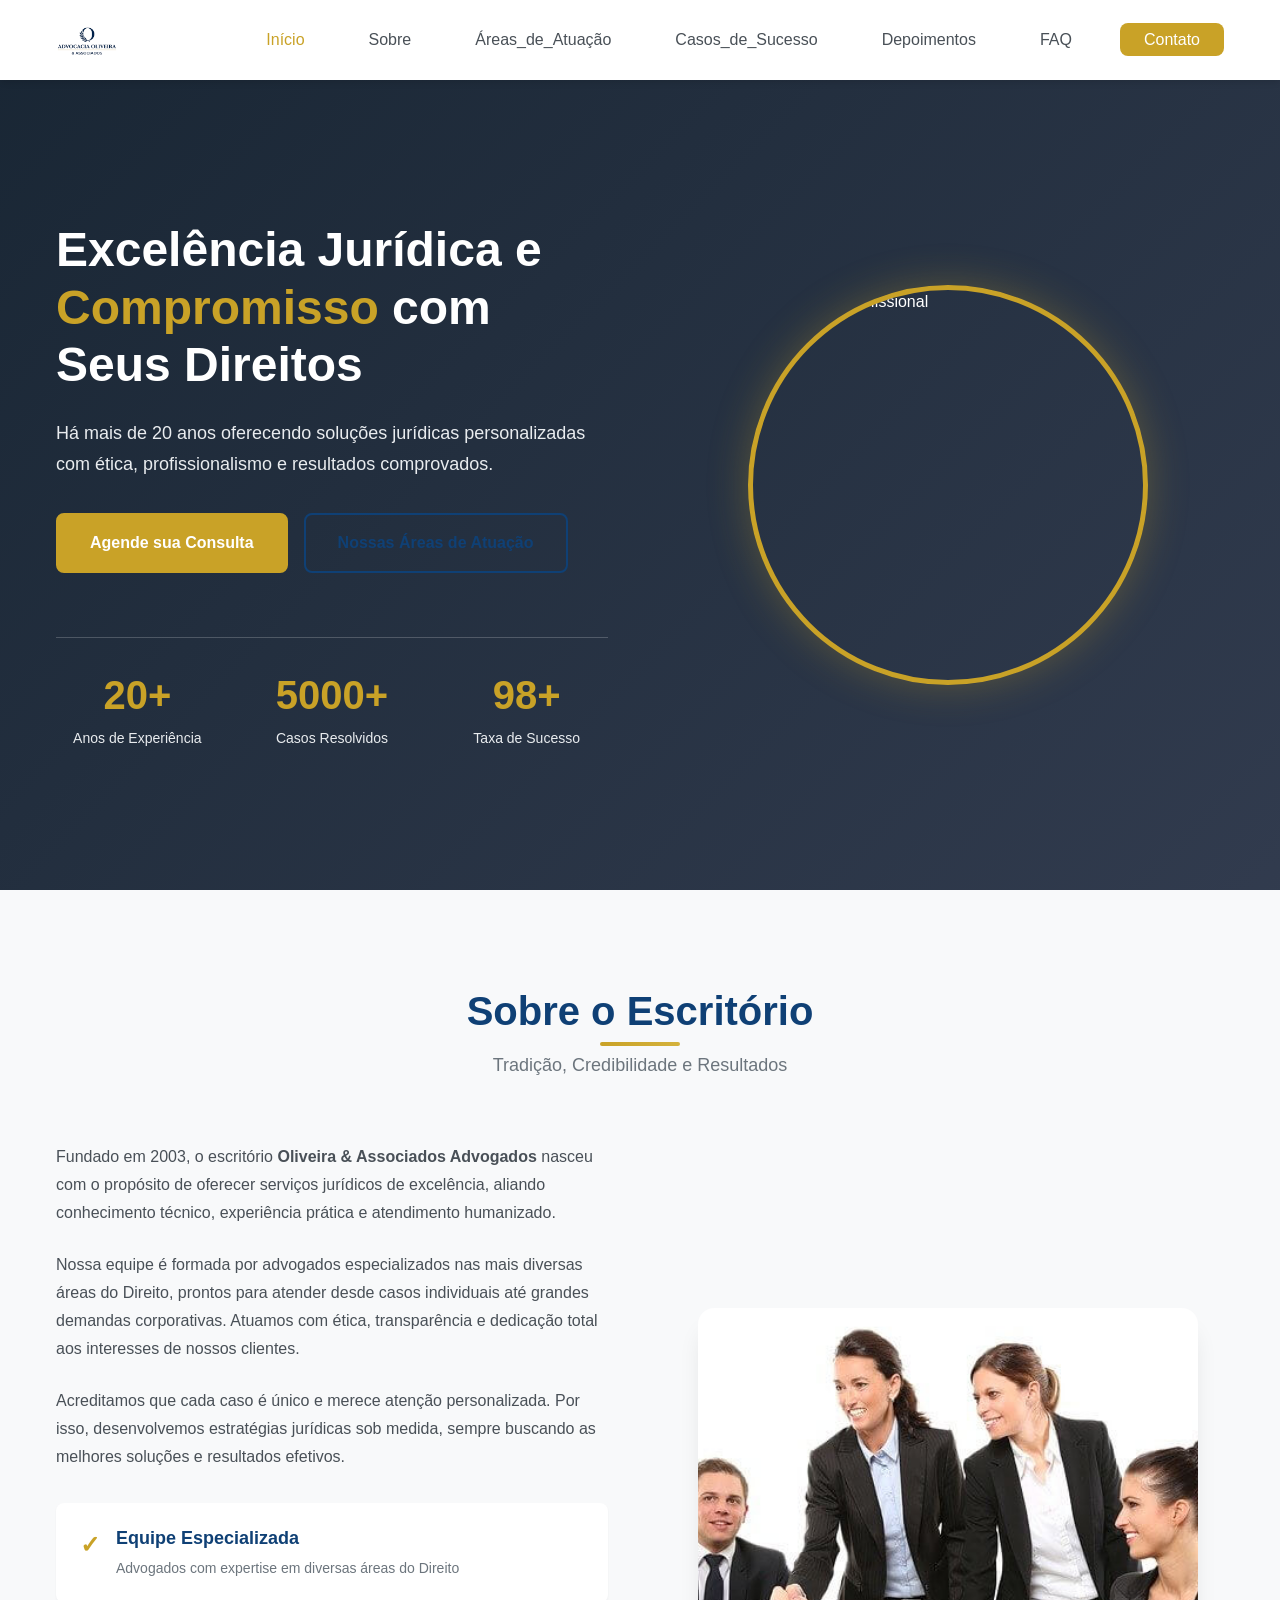
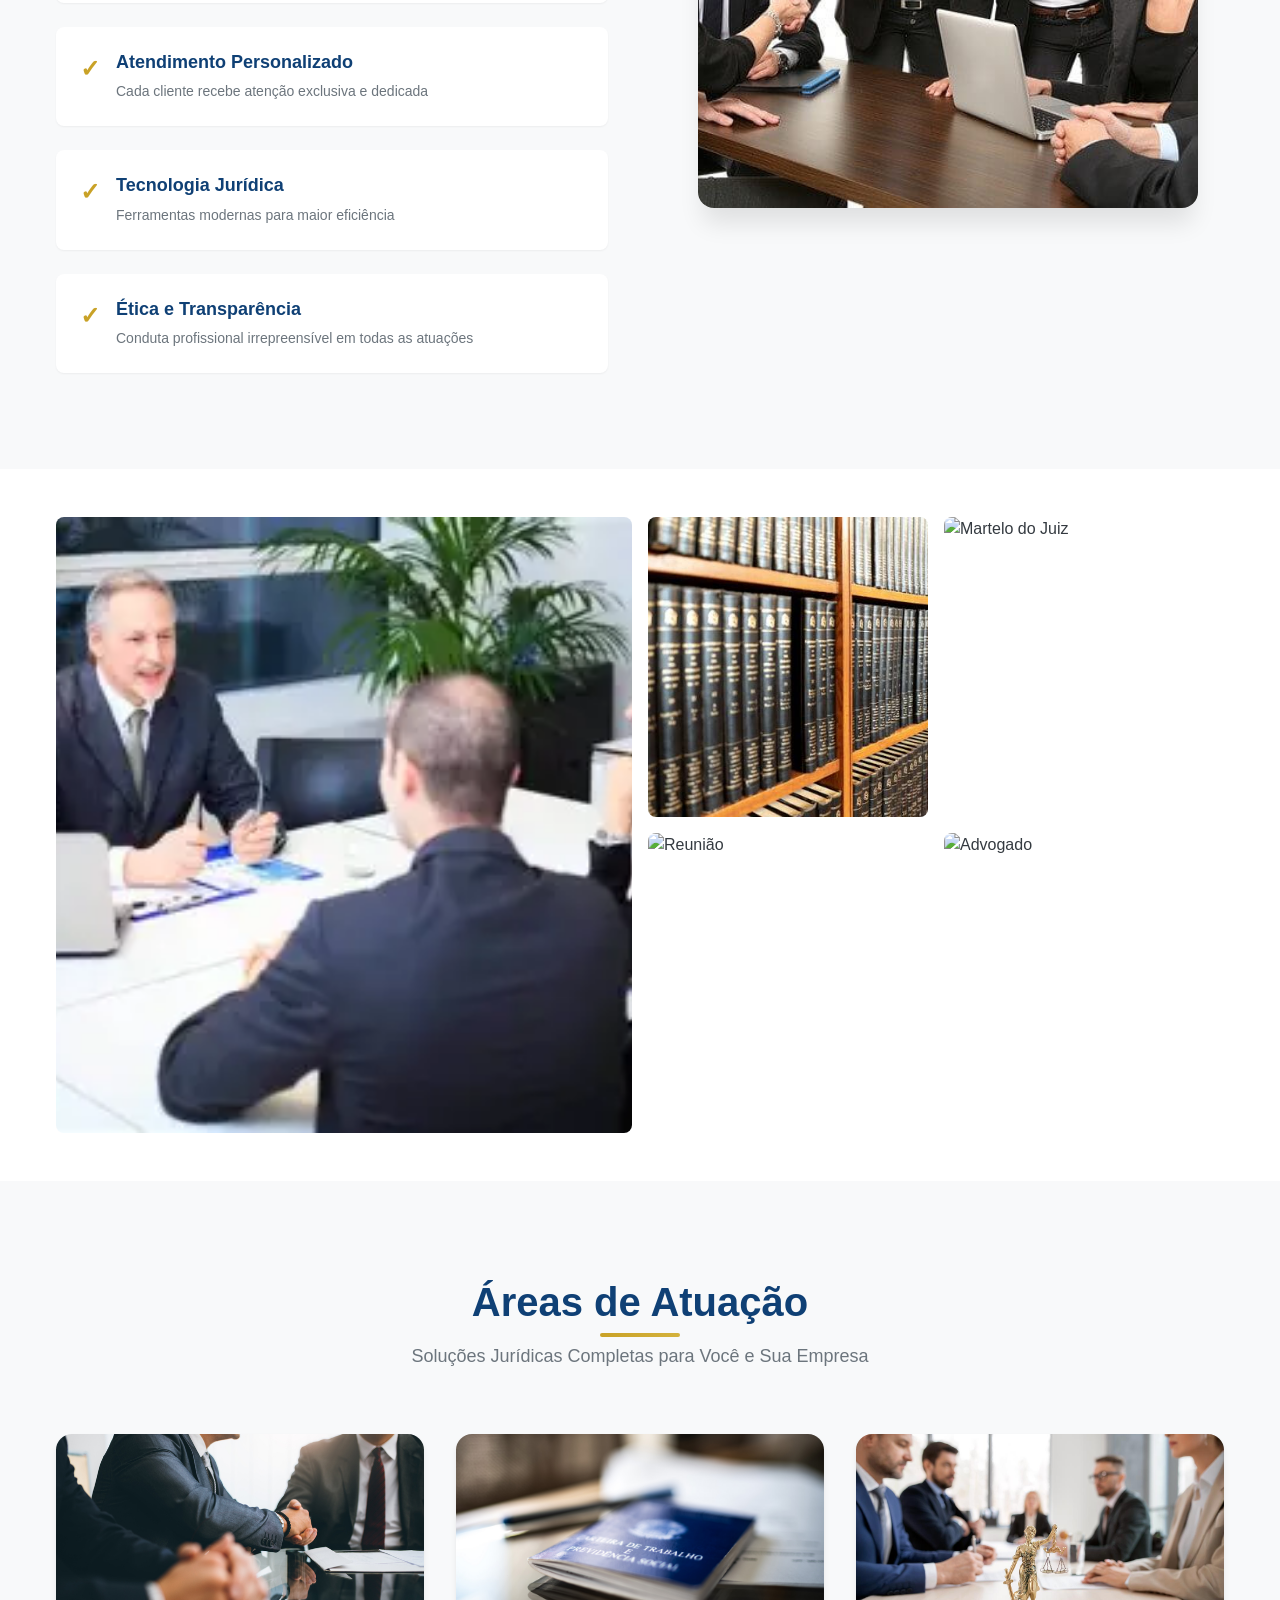
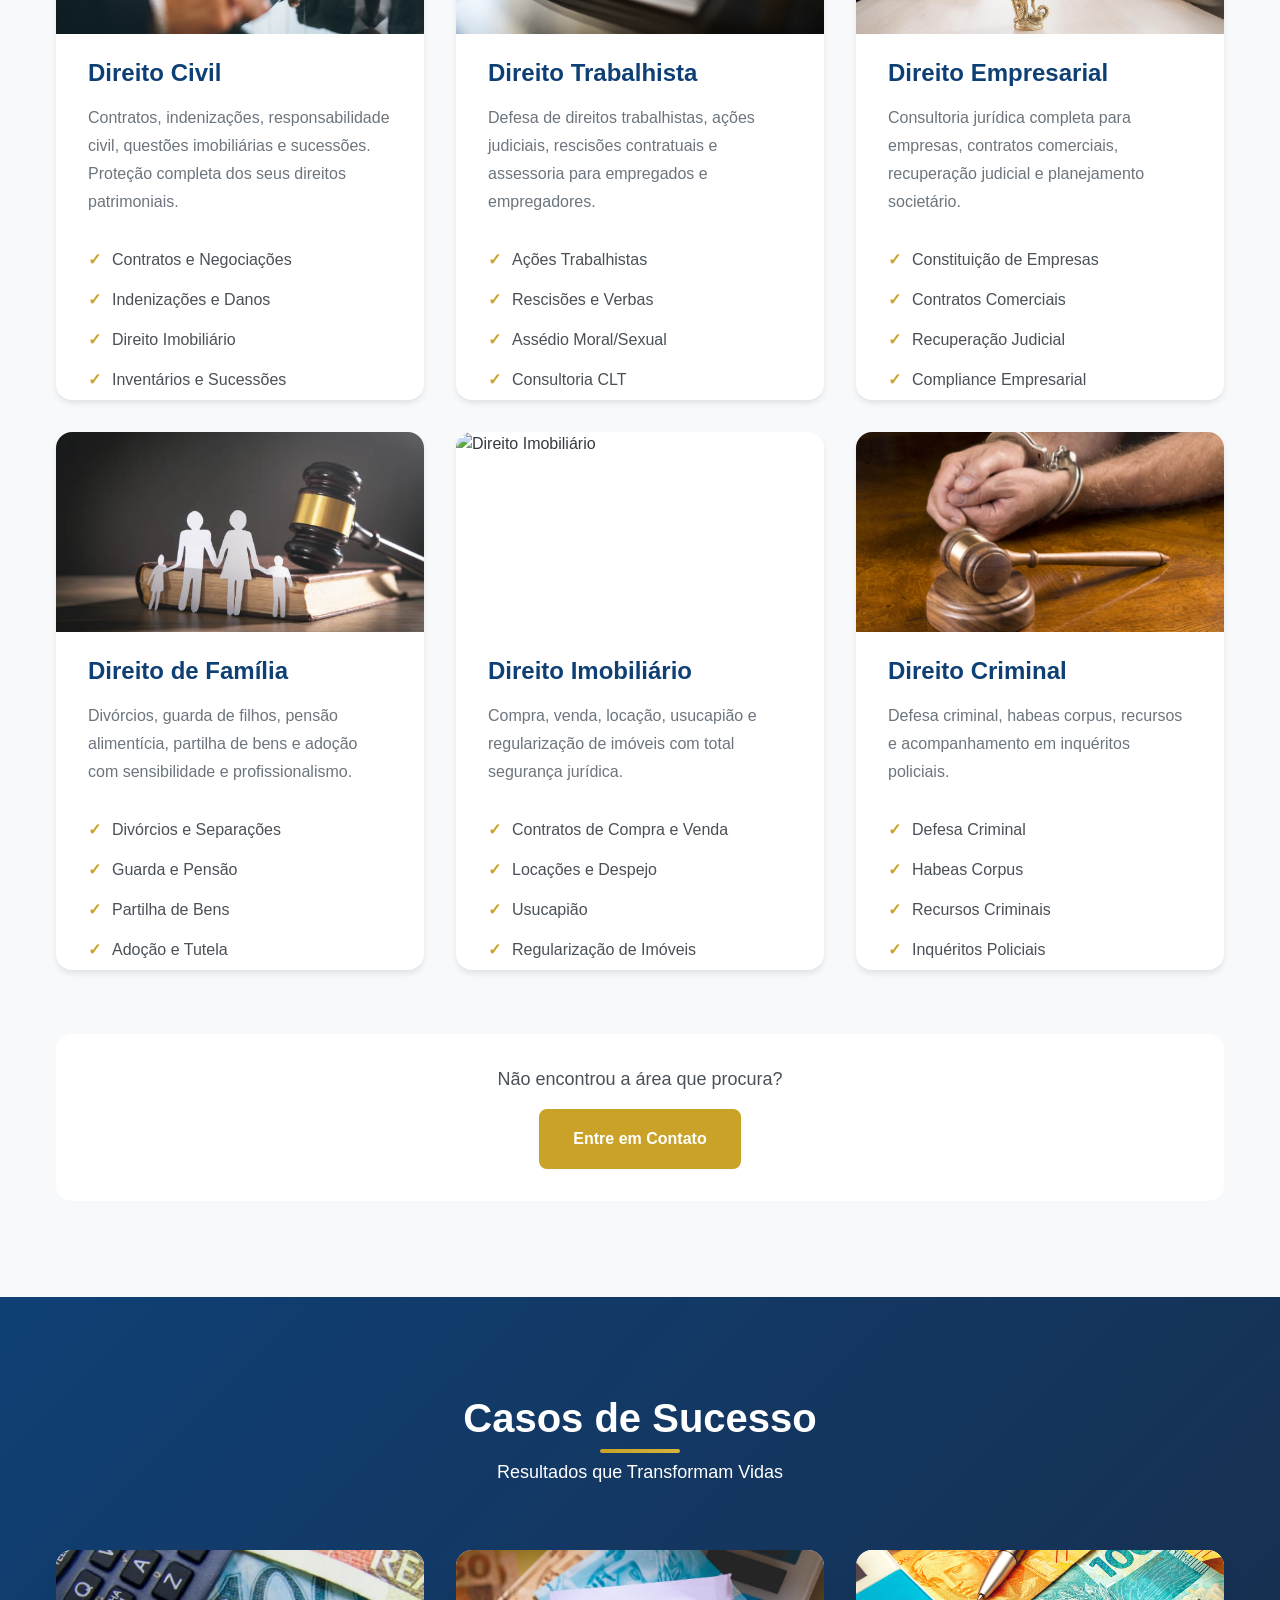
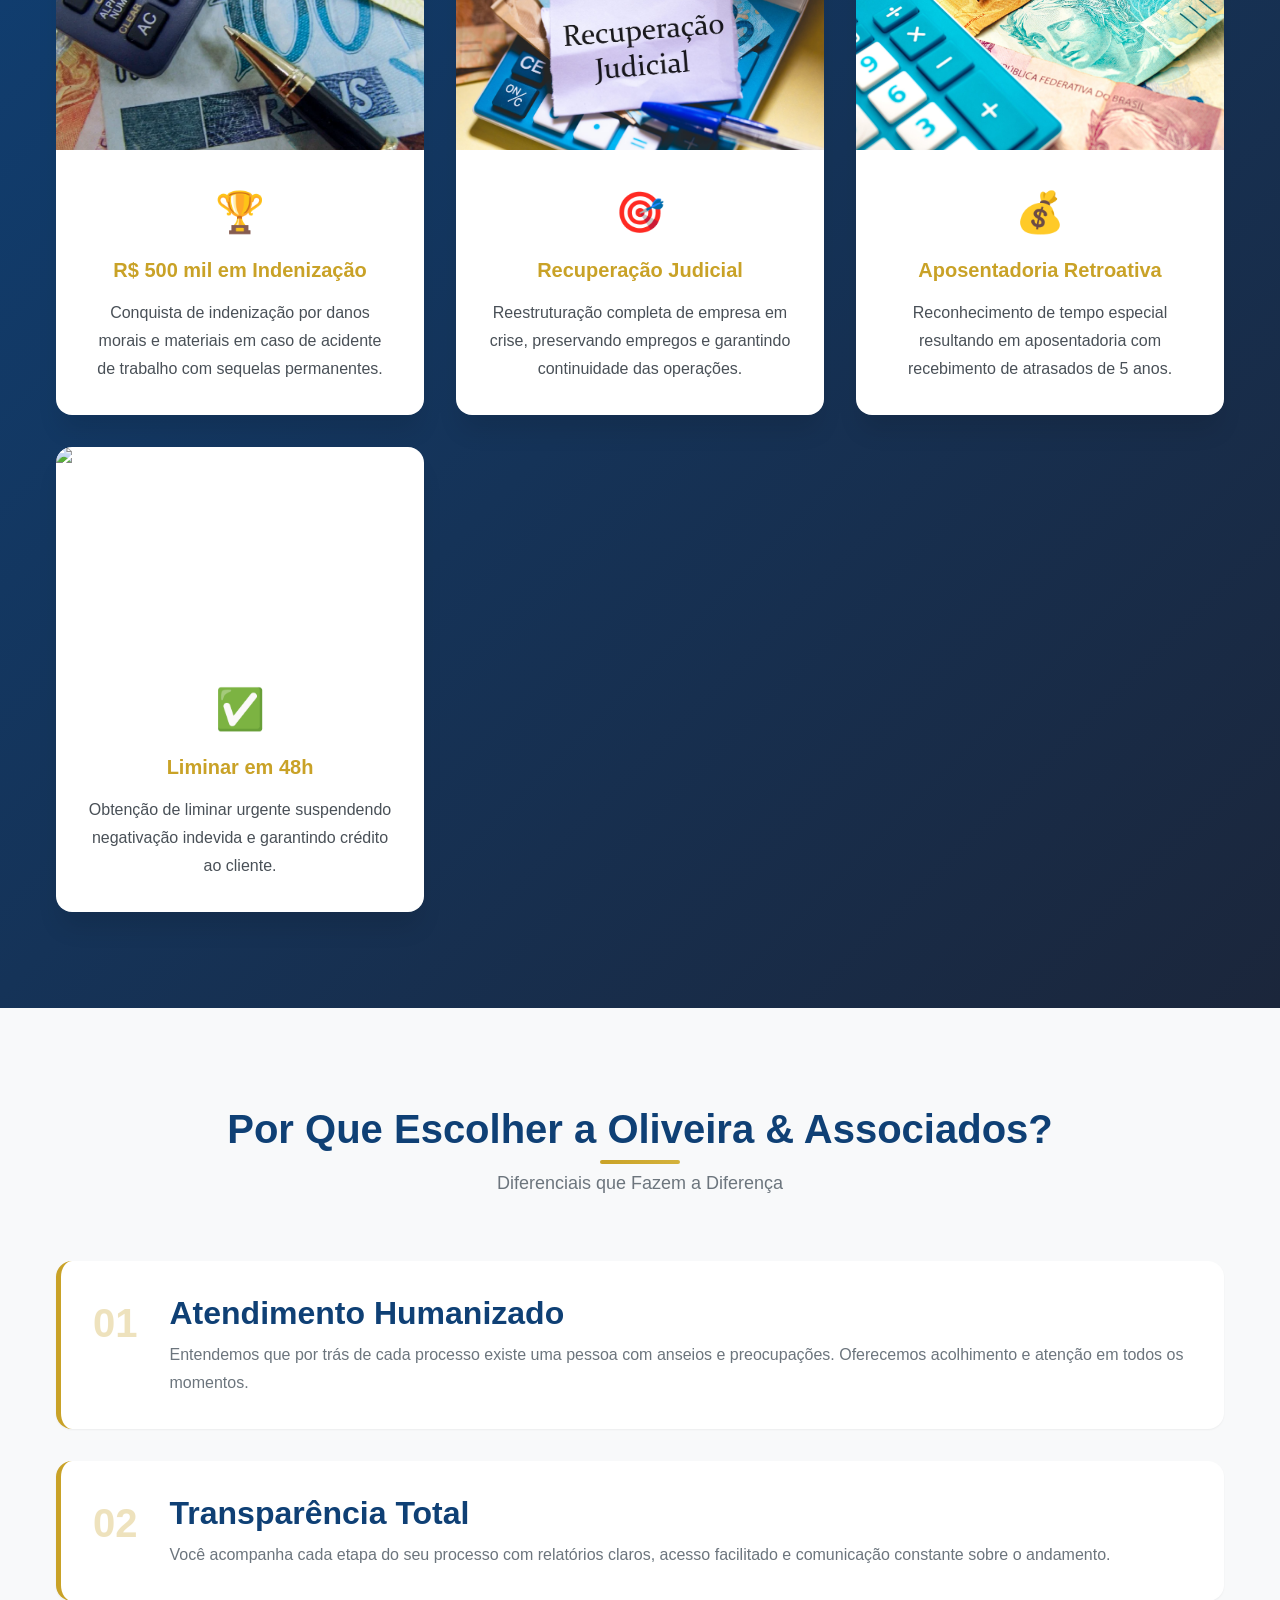
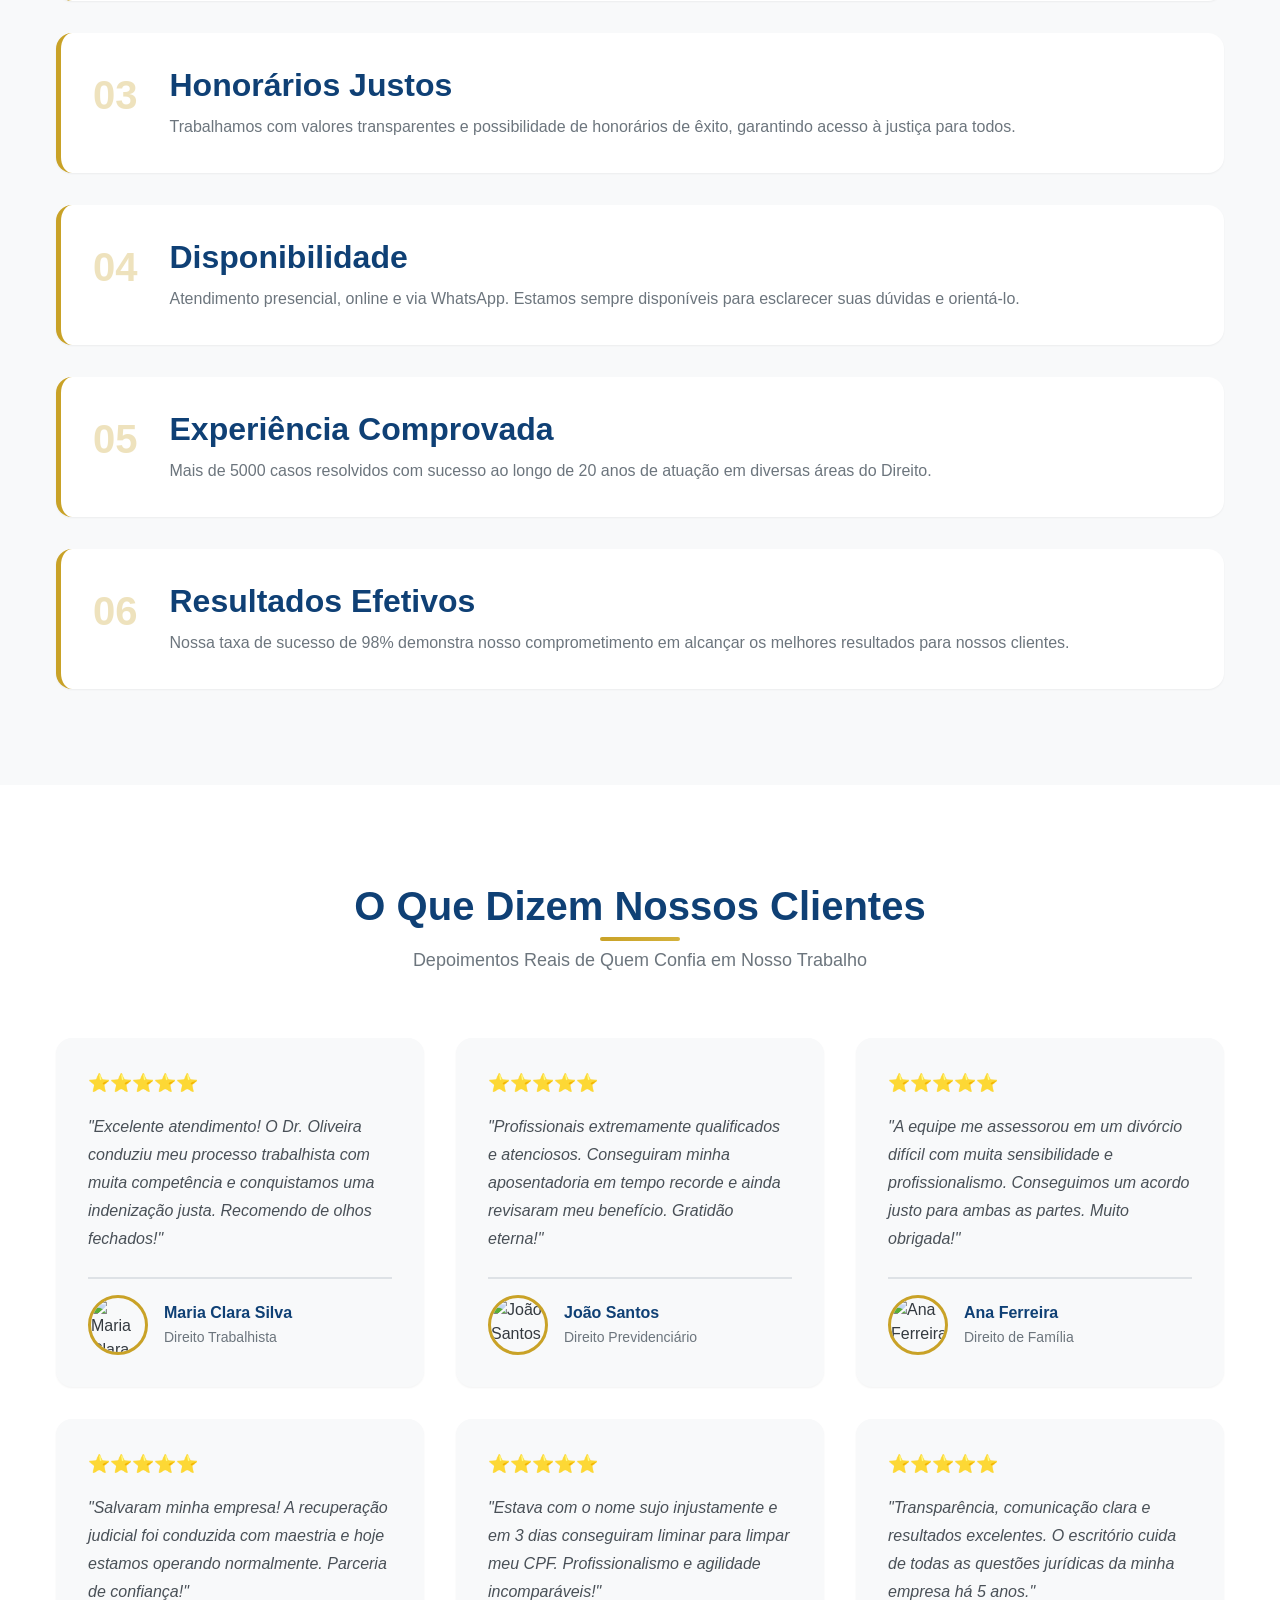
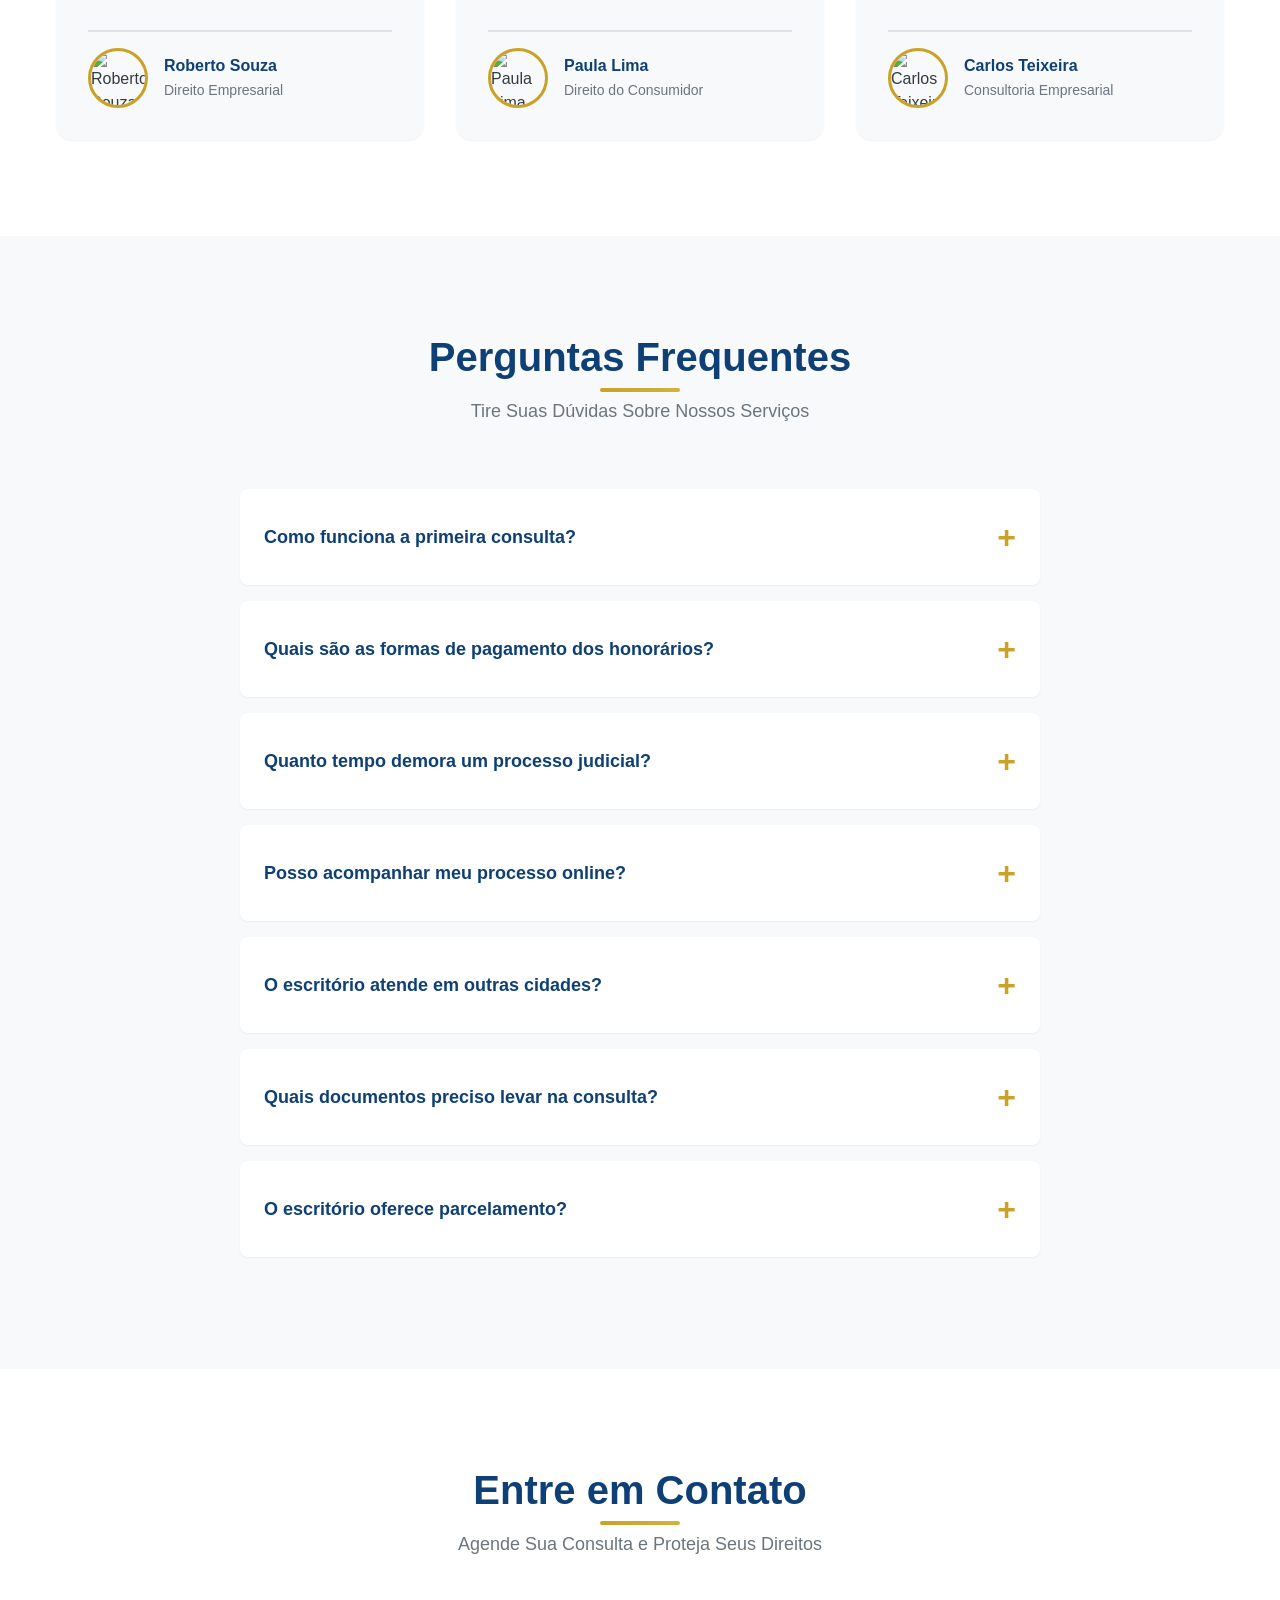
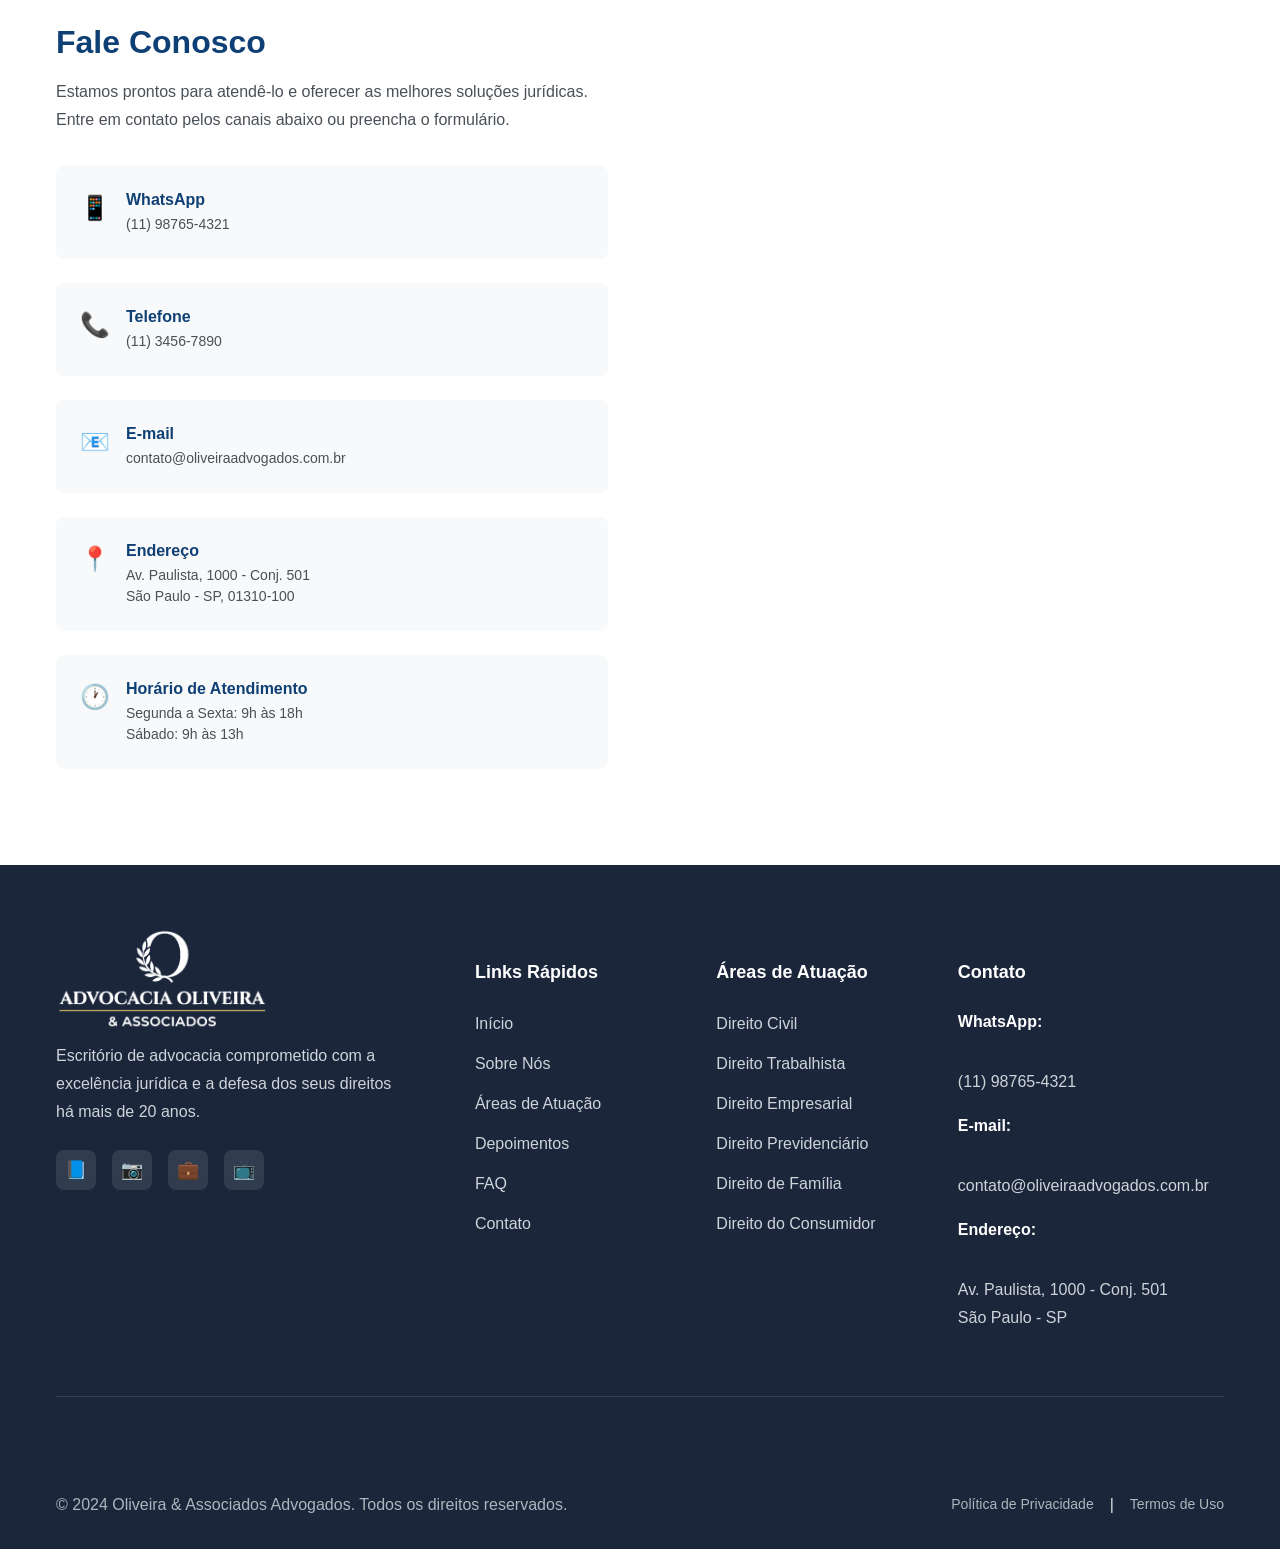
==== commit 334ea929: "Add files via upload" ====
--- a/index.html
+++ b/index.html
@@ -19,7 +19,7 @@
         <nav class="nav container">
             <!-- EDITÁVEL: Logo e nome do escritório -->
             <a href="#home" class="nav__logo">
-                <img src="assets/logo_top.png" height="32%" width="32%" alt="Oliveira & Associados Advogados">
+                <img src="../assets/logo_top.png" height="32%" width="32%" alt="Oliveira & Associados Advogados">
                 <!-- <span class="logo-emoji">⚖️</span>
                 <span class="logo-text">Oliveira & Associados</span> -->
             </a>
@@ -35,10 +35,10 @@
                         <a href="#sobre" class="nav__link">Sobre</a>
                     </li>
                     <li class="nav__item">
-                        <a href="#servicos" class="nav__link">Áreas de Atuação</a>
+                        <a href="#servicos" class="nav__link">Áreas_de_Atuação</a>
                     </li>
                     <li class="nav__item">
-                        <a href="#destaques" class="nav__link">Casos de Sucesso</a>
+                        <a href="#destaques" class="nav__link">Casos_de_Sucesso</a>
                     </li>
                     <li class="nav__item">
                         <a href="#depoimentos" class="nav__link">Depoimentos</a>
@@ -260,7 +260,7 @@
                 <!-- Serviço 1 -->
                 <div class="servico__card" data-aos="fade-up">
                     <div class="servico__image">
-                        <img src="../assets/Direito Civel.png" alt="Direito Civil">
+                        <img src="assets/Direito Civel.jpg" alt="Direito Civil">
                     </div>
                     <h3 class="servico__title">Direito Civil</h3>
                     <p class="servico__description">
--- a/style.css
+++ b/style.css
@@ -3,7 +3,8 @@
 /* Personalize as cores, fontes e espaçamentos aqui */
 /* ============================================ */
 :root {
-  --primary-color: #0d1b2a;
+
+  --primary-color: #0f4075;
   --primary-dark: #1b263b;
   --secondary-color: #c9a227;
   --secondary-dark: #a68519;
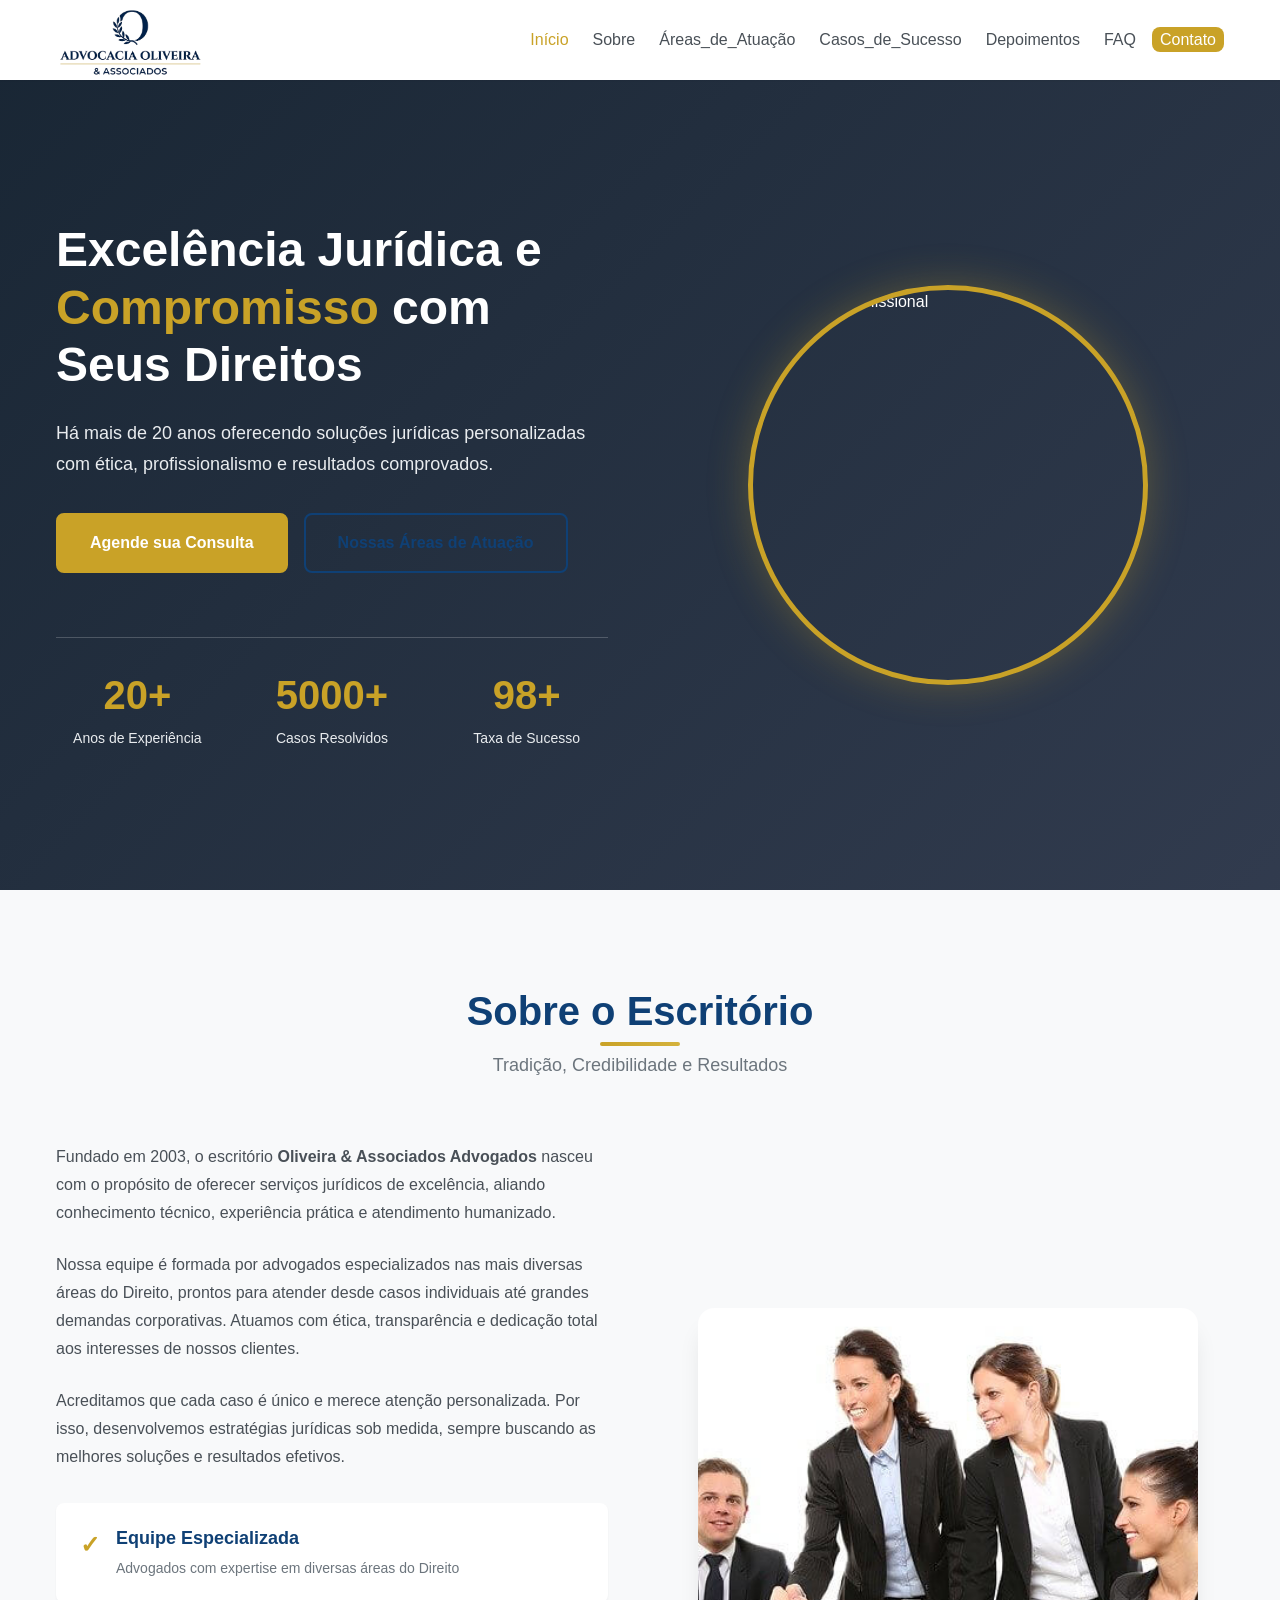
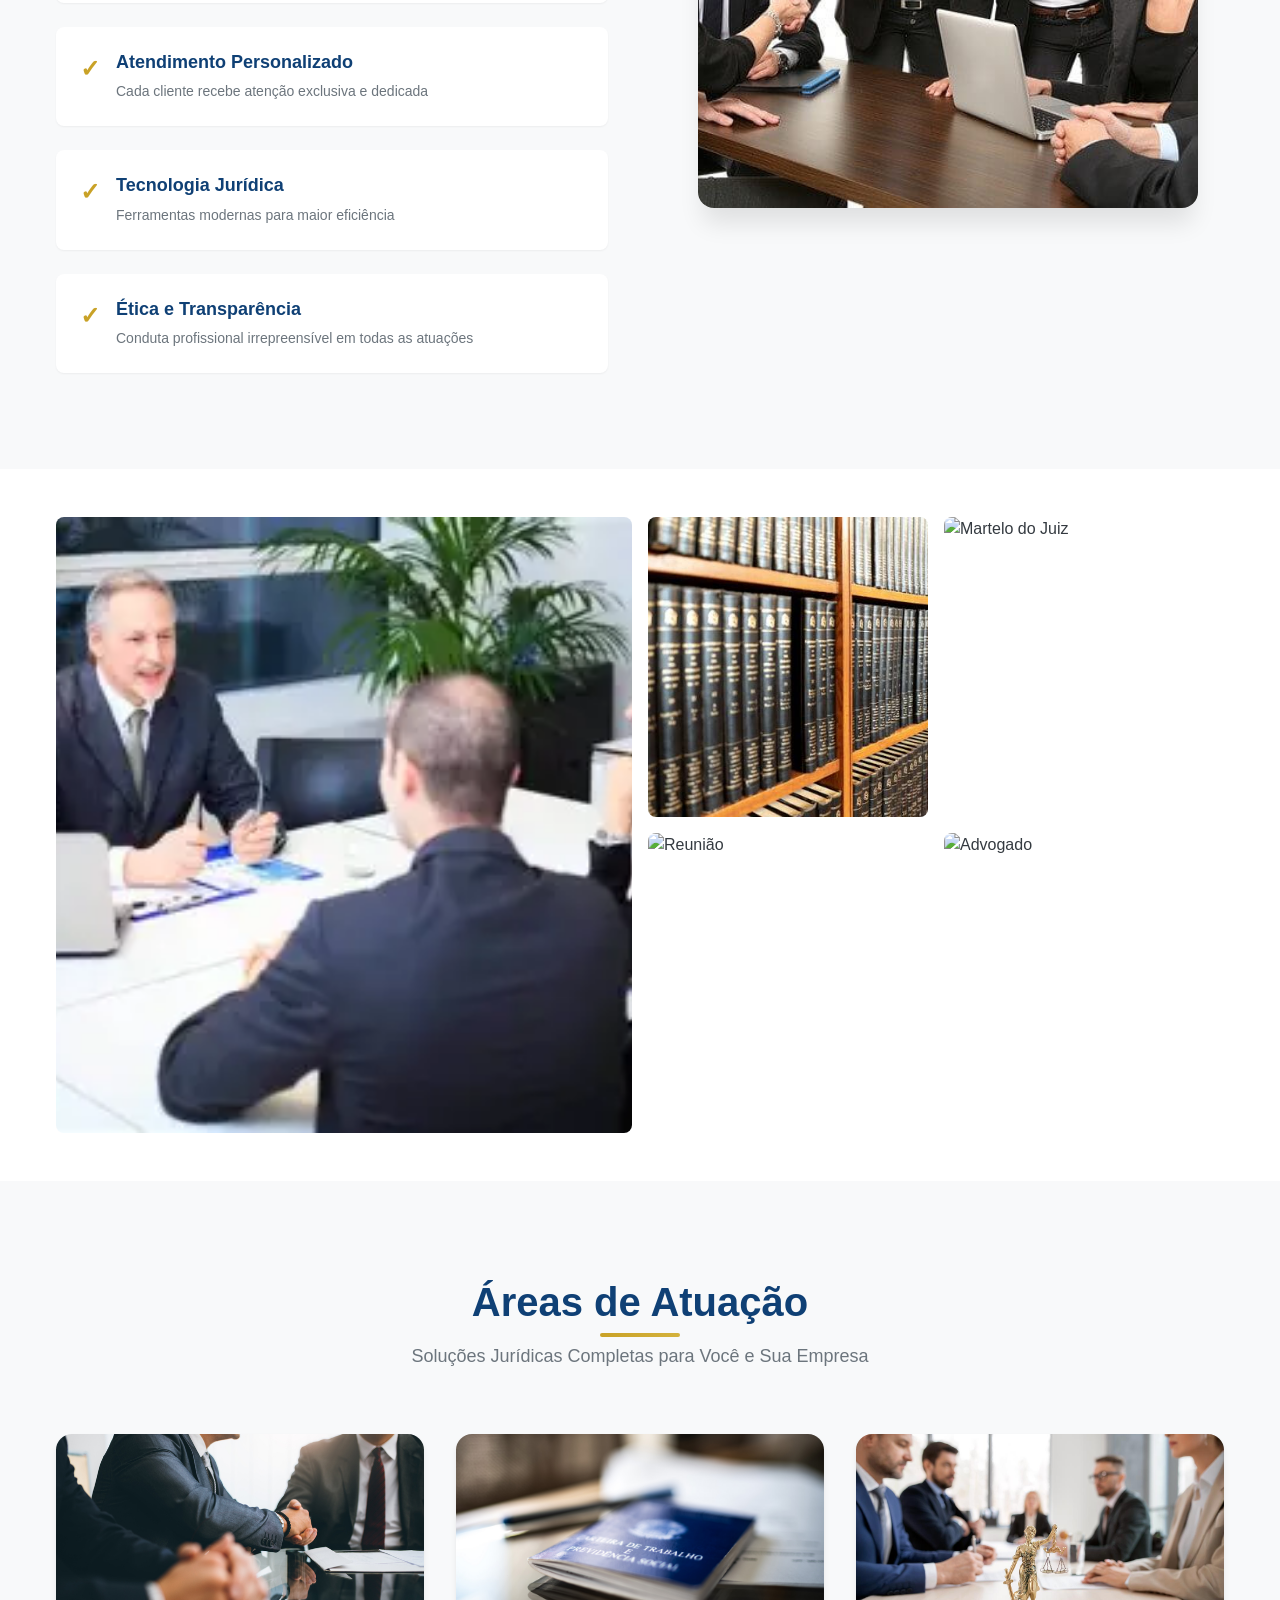
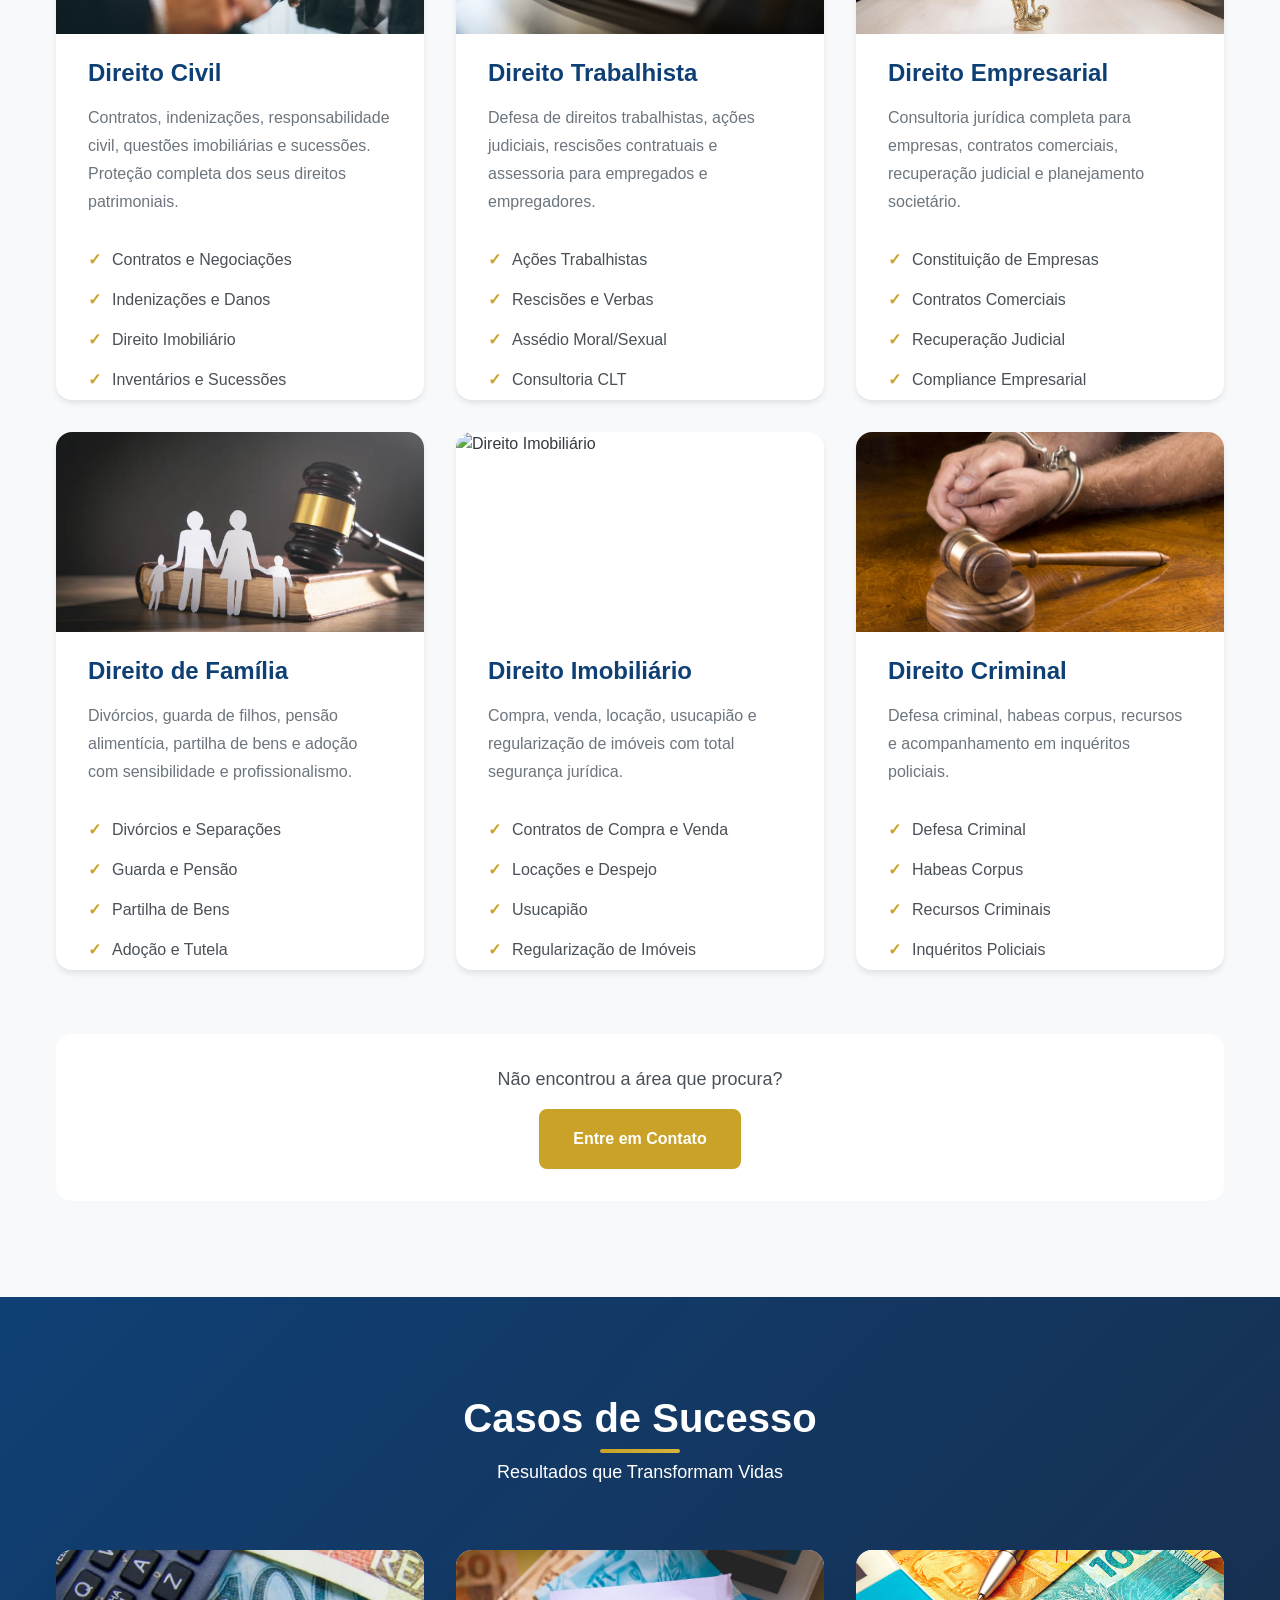
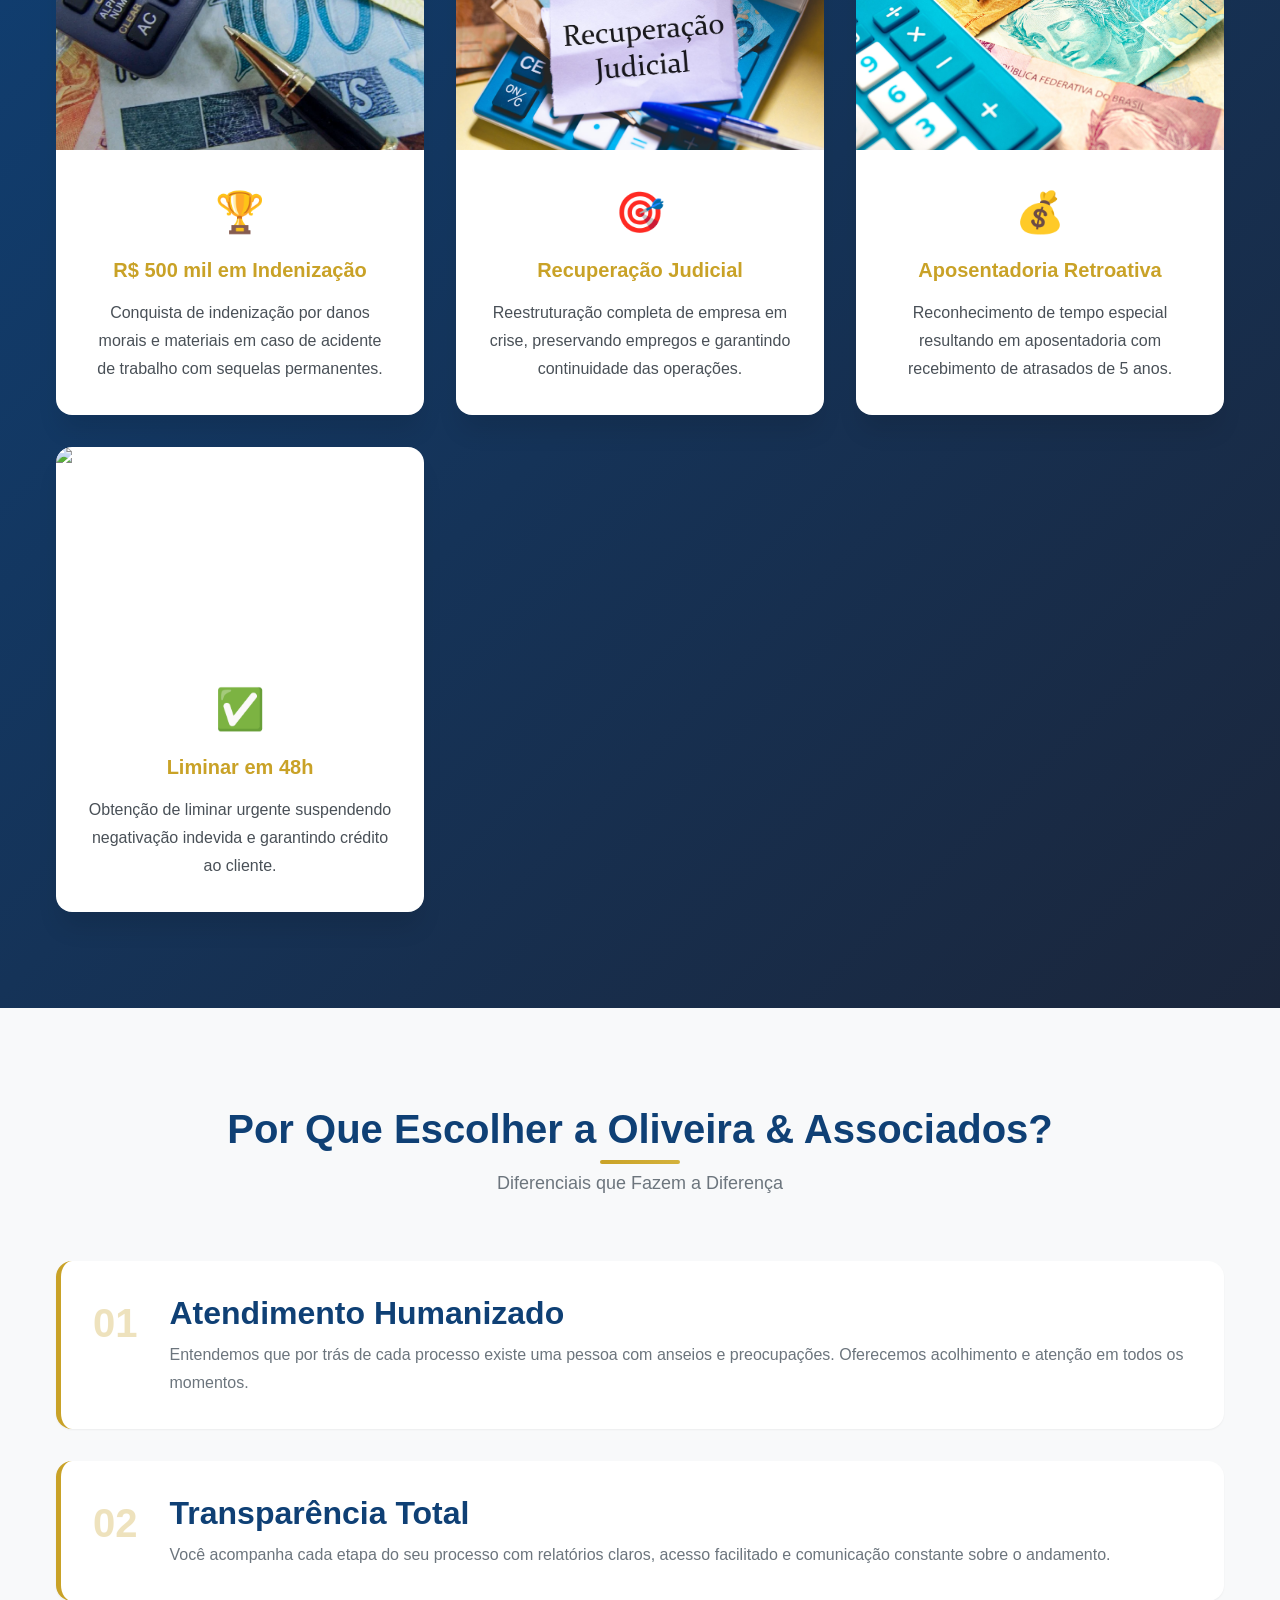
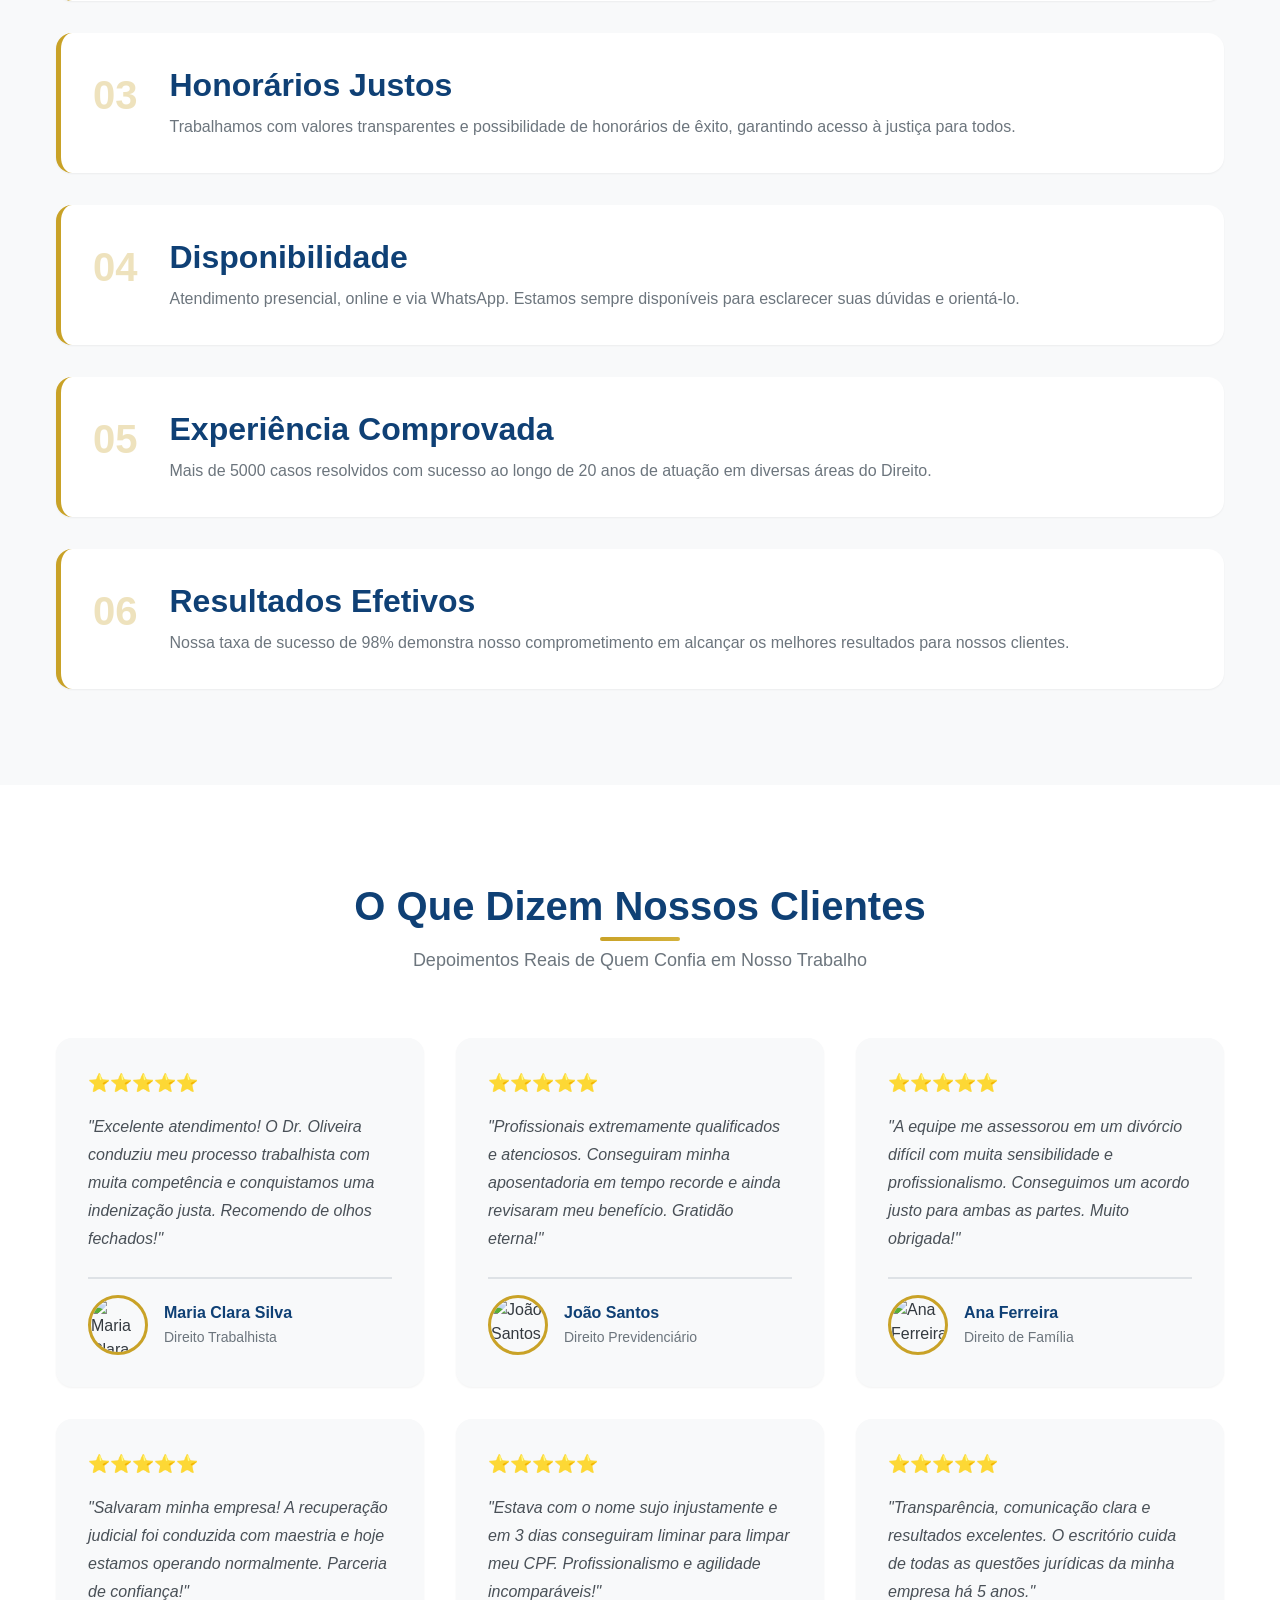
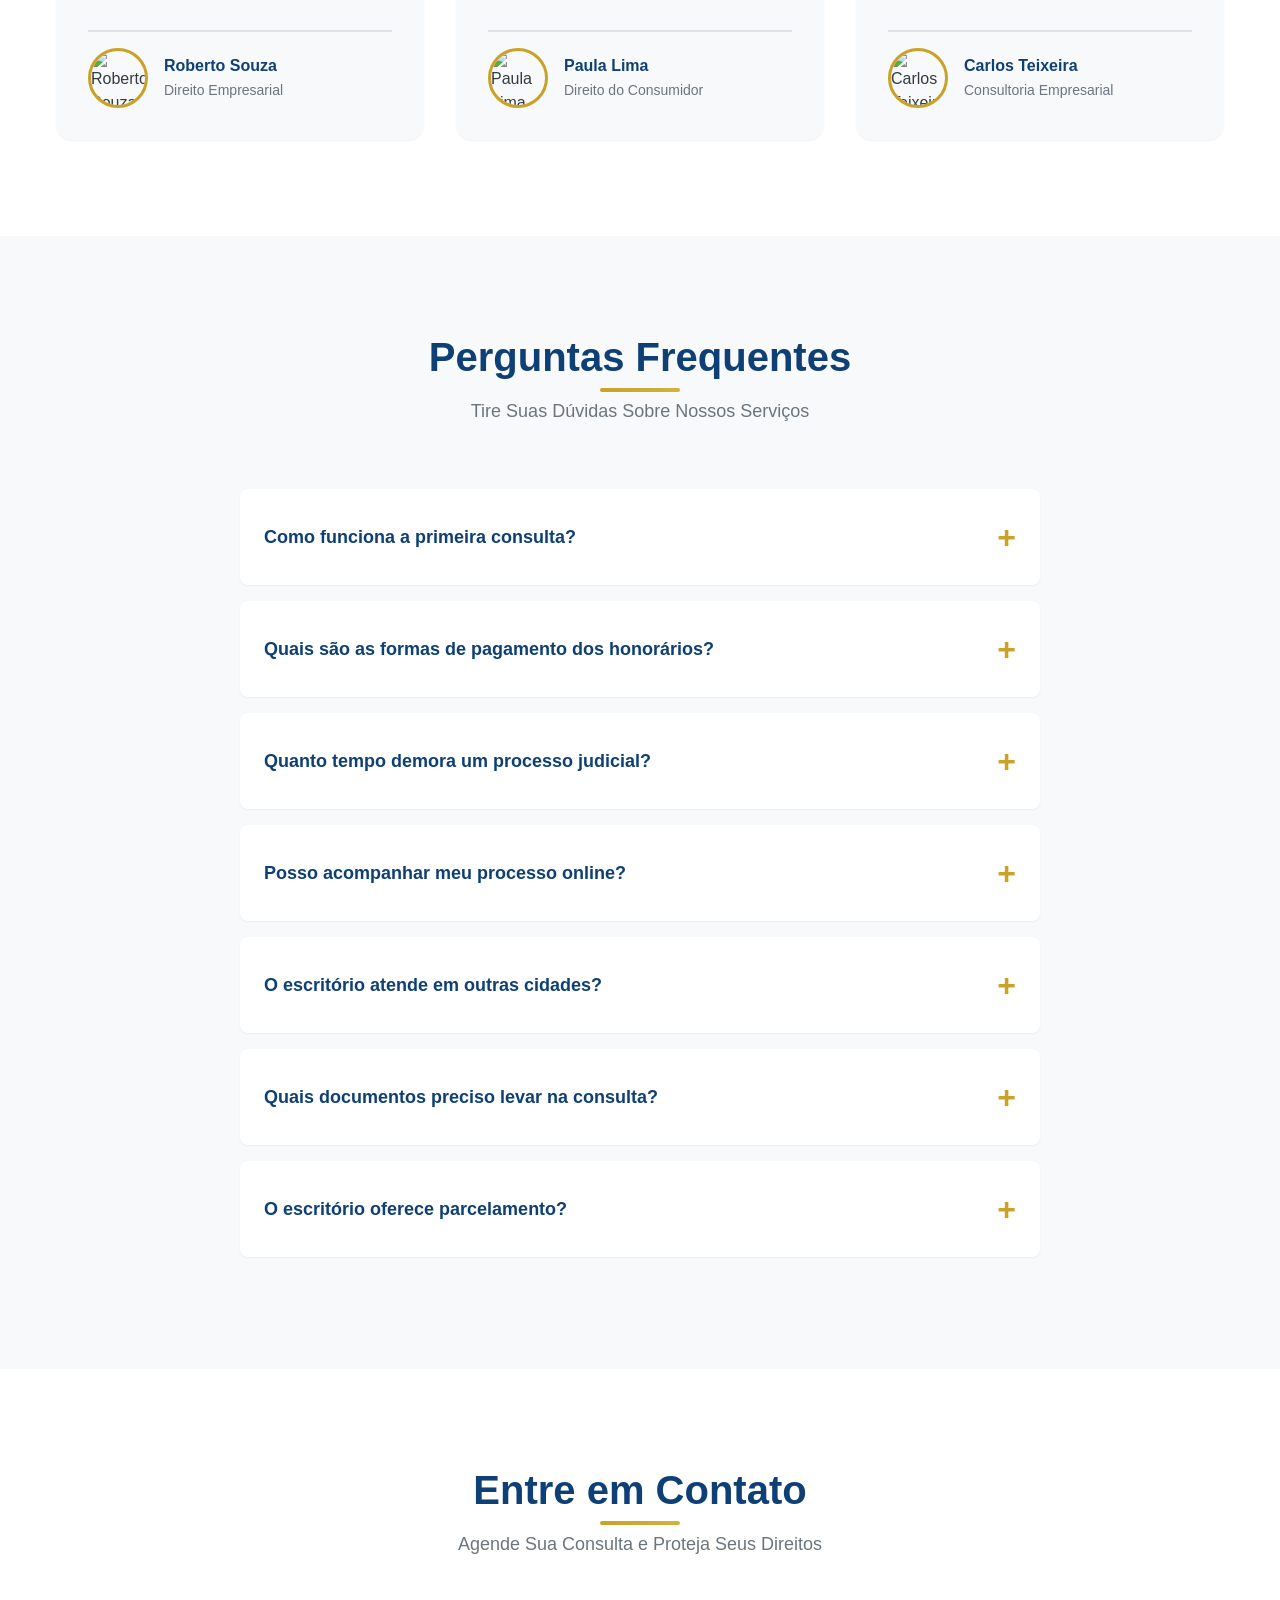
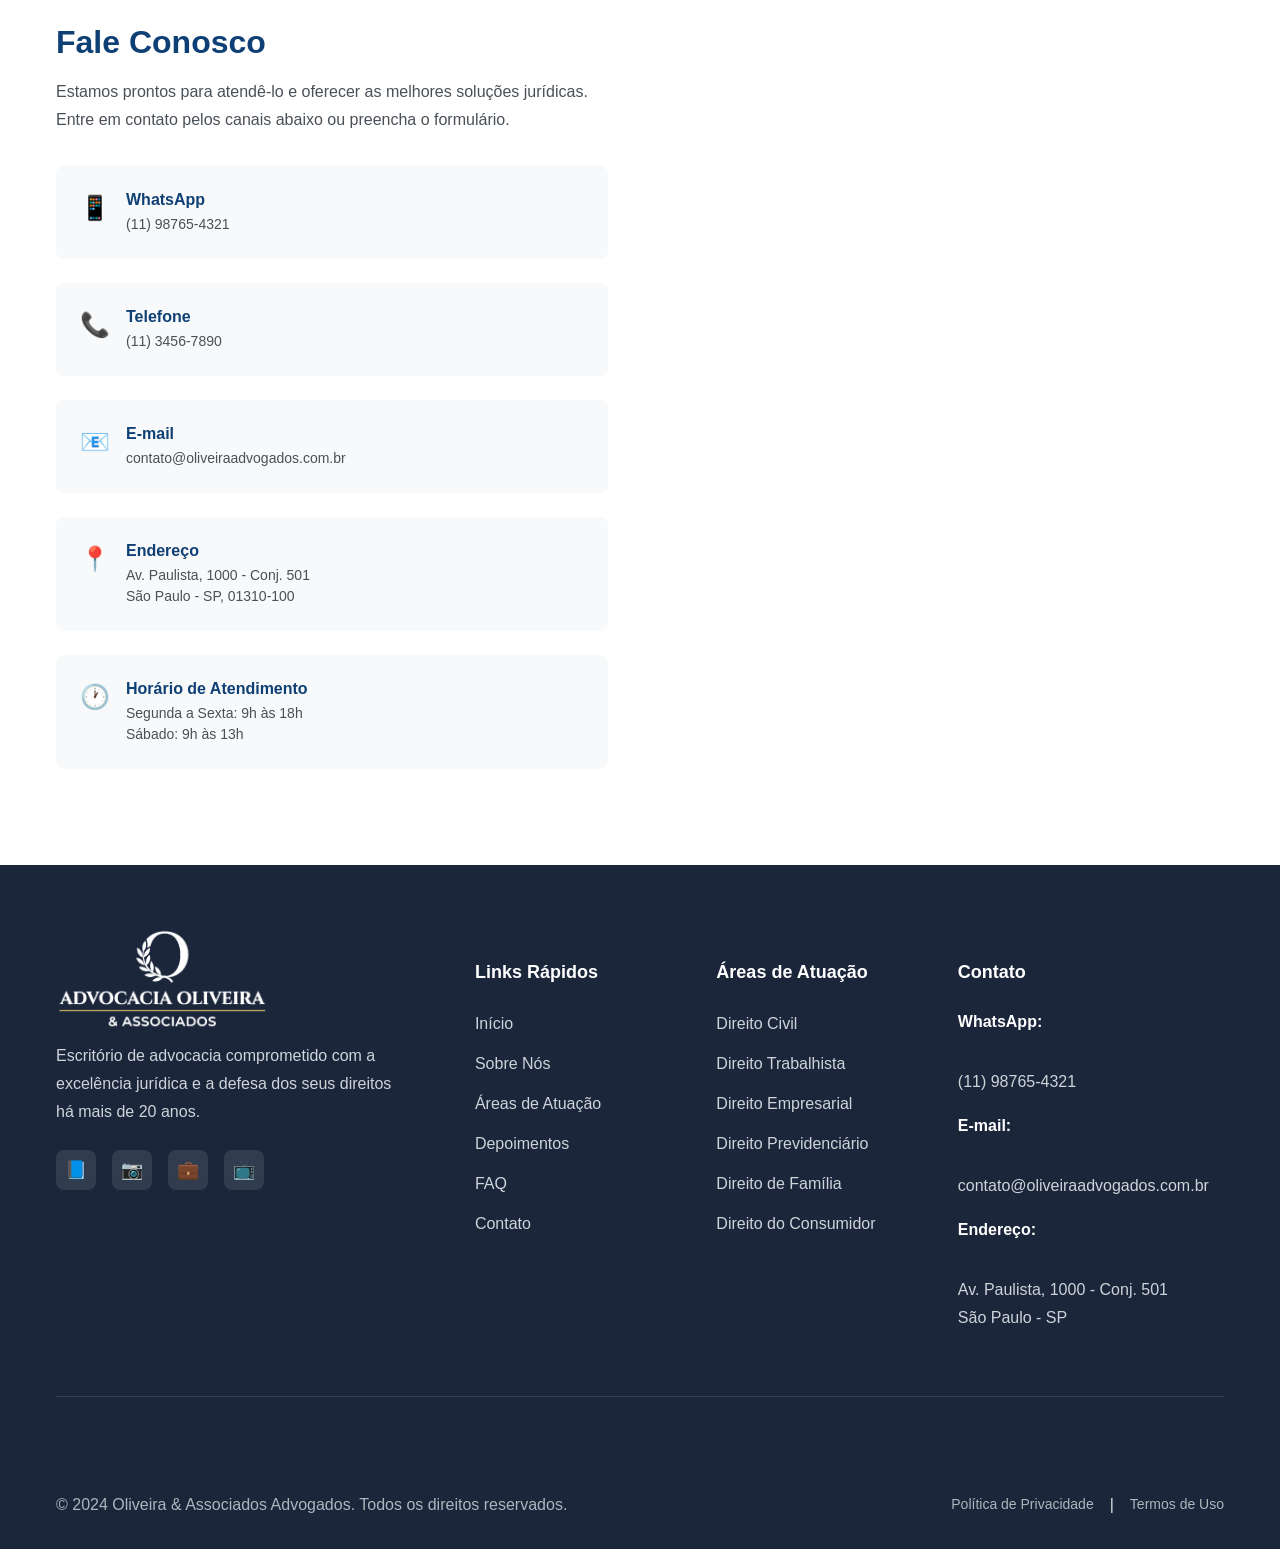
==== commit 39dcac5f: "Add files via upload" ====
--- a/index.html
+++ b/index.html
@@ -5,7 +5,7 @@
     <meta charset="UTF-8">
     <meta name="viewport" content="width=device-width, initial-scale=1.0">
     <!-- favicon válido (sem trecho estranho) -->
-    <link rel="icon" href="assets/justica.ico">
+    <link rel="icon" href="/assets/justica.ico">
     <title>Oliveira & Associados Advogados</title>
     <link rel="stylesheet" href="style.css">
 </head>
@@ -19,7 +19,7 @@
         <nav class="nav container">
             <!-- EDITÁVEL: Logo e nome do escritório -->
             <a href="#home" class="nav__logo">
-                <img src="../assets/logo_top.png" height="32%" width="32%" alt="Oliveira & Associados Advogados">
+                <img src="/assets/logo_top.png" height="32%" width="32%" alt="Oliveira & Associados Advogados">
                 <!-- <span class="logo-emoji">⚖️</span>
                 <span class="logo-text">Oliveira & Associados</span> -->
             </a>
@@ -212,7 +212,7 @@
 
                 <!-- EDITÁVEL: Imagens pequenas -->
                 <div class="galeria__item">
-                    <img src="../assets/Livros.png" alt="Livros de Direito">
+                    <img src="/assets/Livros.png" alt="Livros de Direito">
                     <div class="galeria__overlay">
                         <h3>Conhecimento</h3>
                     </div>
@@ -574,8 +574,7 @@
                     </p>
                     <div class="depoimento__author">
                         <div class="depoimento__avatar">
-                            <img src="https://images.unsplash.com/photo-1507003211169-0a1dd7228f2d?w=200&q=80"
-                                alt="João Santos">
+                            <img src="/assets/depoimento-2.jpg" alt="João Santos">
                         </div>
                         <div class="depoimento__info">
                             <h4 class="depoimento__name">João Santos</h4>
--- a/style.css
+++ b/style.css
@@ -272,7 +272,7 @@
     left: 0;
     width: 100%;
     background-color: var(--white);
-    box-shadow: var(--shadow-md);
+    box-shadow: var(--shadow-sm);
     z-index: var(--z-fixed);
     transition: var(--transition-base);
 }
@@ -287,7 +287,7 @@
 .nav_item {
     display: flex;
     align-items: center;
-    gap: var(--spacing-md);
+    gap: var(--spacing-xs);
     width: 50px;
     height: 50px;
     padding: 0;
@@ -297,7 +297,7 @@
 .nav__logo {
     display: flex;
     align-items: center;
-    gap: var(--spacing-sm);
+    gap: var(--spacing-xs);
     font-size: var(--font-size-x0.75);
     font-weight: var(--font-weight-bold);
     color: var(--primary-color);
@@ -313,14 +313,14 @@
 
 .nav__list {
     display: flex;
-    gap: var(--spacing-xl);
+    gap: var(--spacing-sm);
     align-items: center;
 }
 
 .nav__link {
     font-weight: var(--font-weight-medium);
     color: var(--gray-700);
-    padding: var(--spacing-sm) var(--spacing-md);
+    padding: var(--spacing-xs) var(--spacing-sm);
     border-radius: var(--border-radius-sm);
     transition: var(--transition-base);
 }
@@ -333,7 +333,7 @@
 .nav__cta {
     background-color: var(--secondary-color);
     color: var(--white) !important;
-    padding: var(--spacing-sm) var(--spacing-lg);
+    padding: var(--spacing-xs) var(--spacing-sm);
     border-radius: var(--border-radius-md);
 }
 
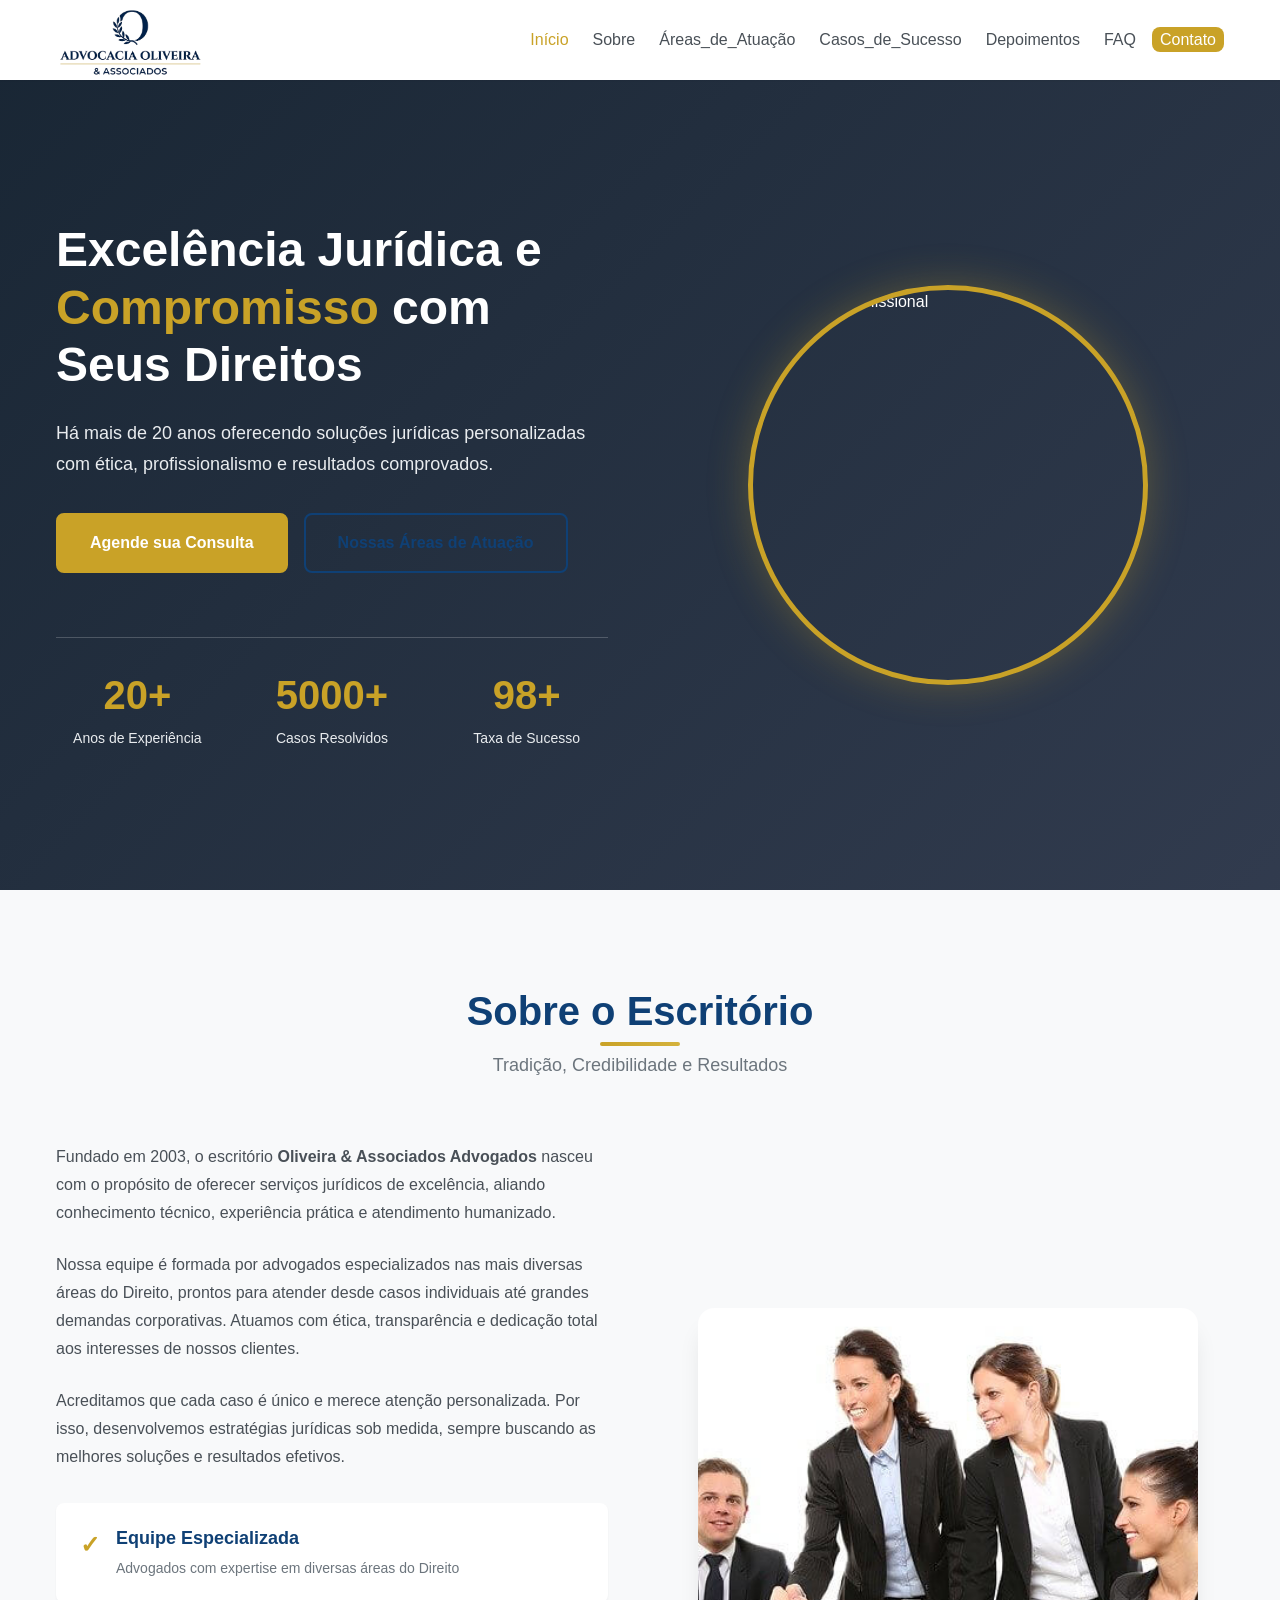
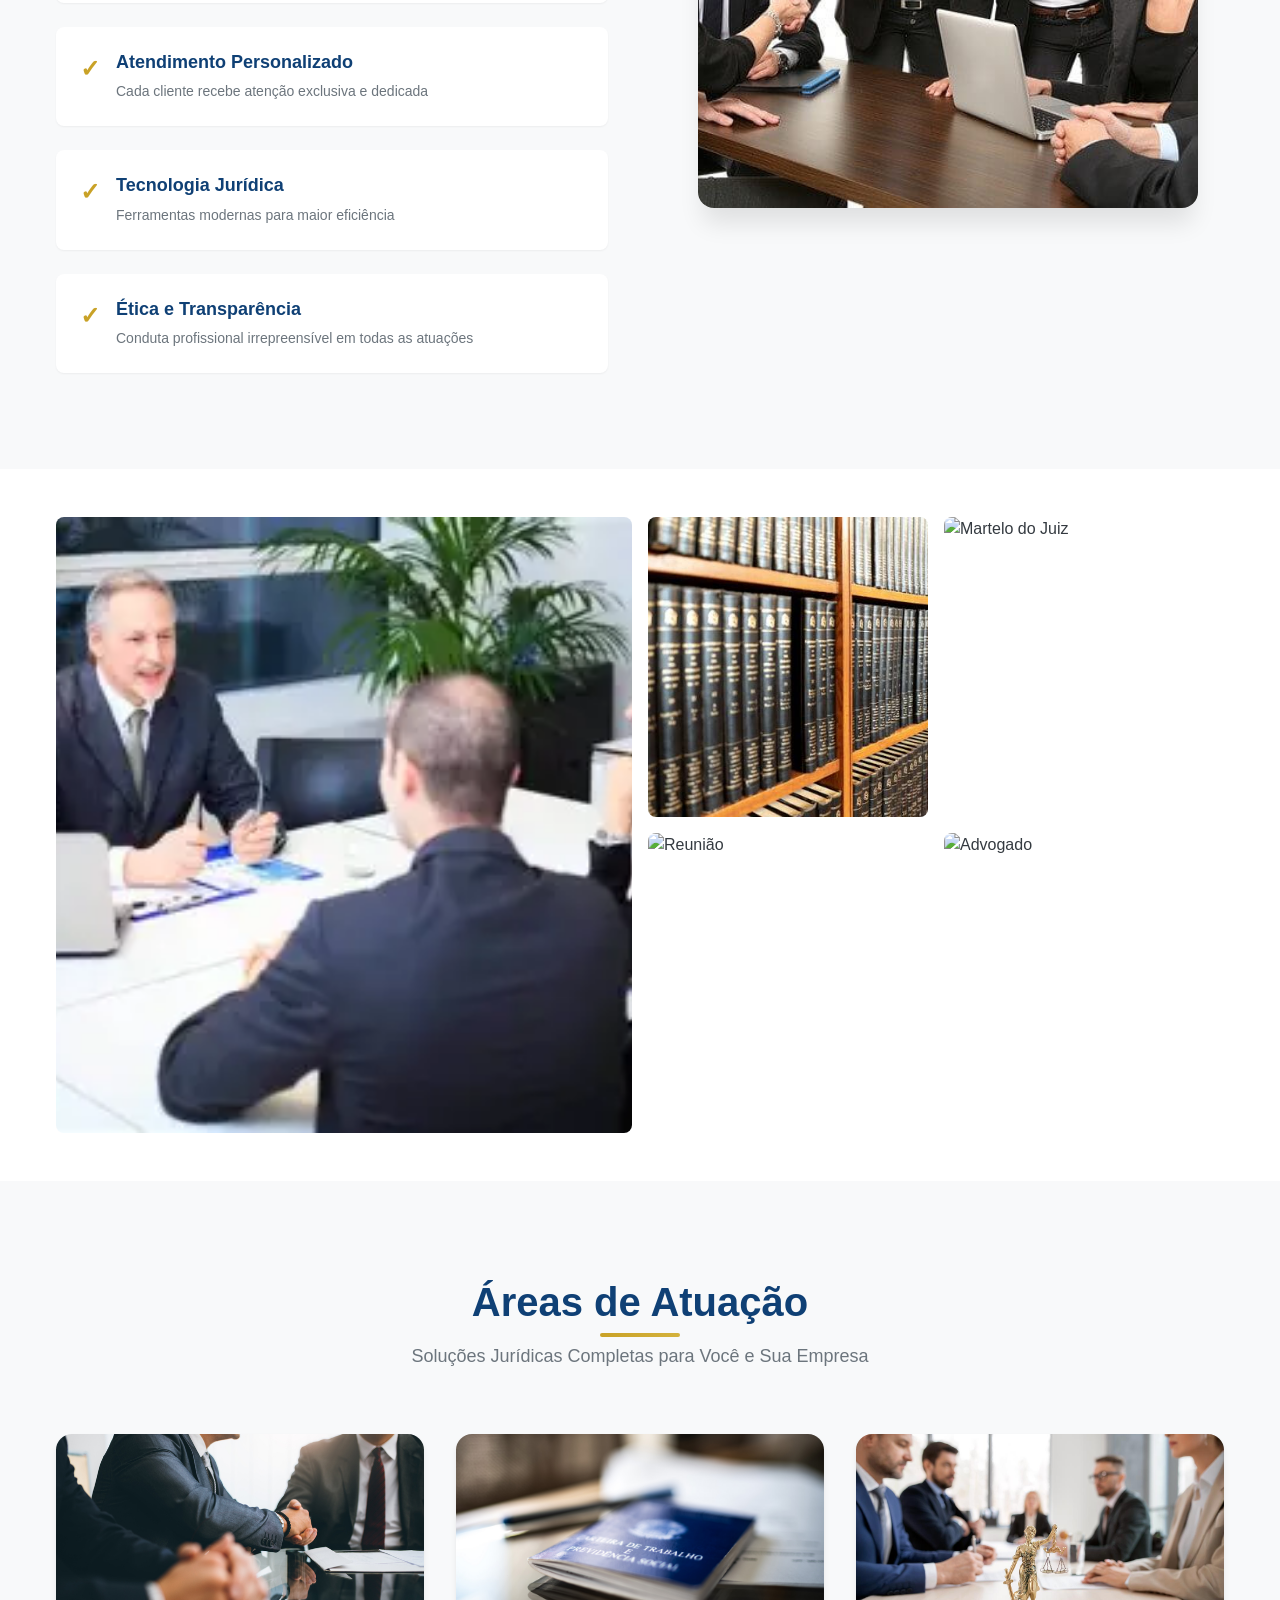
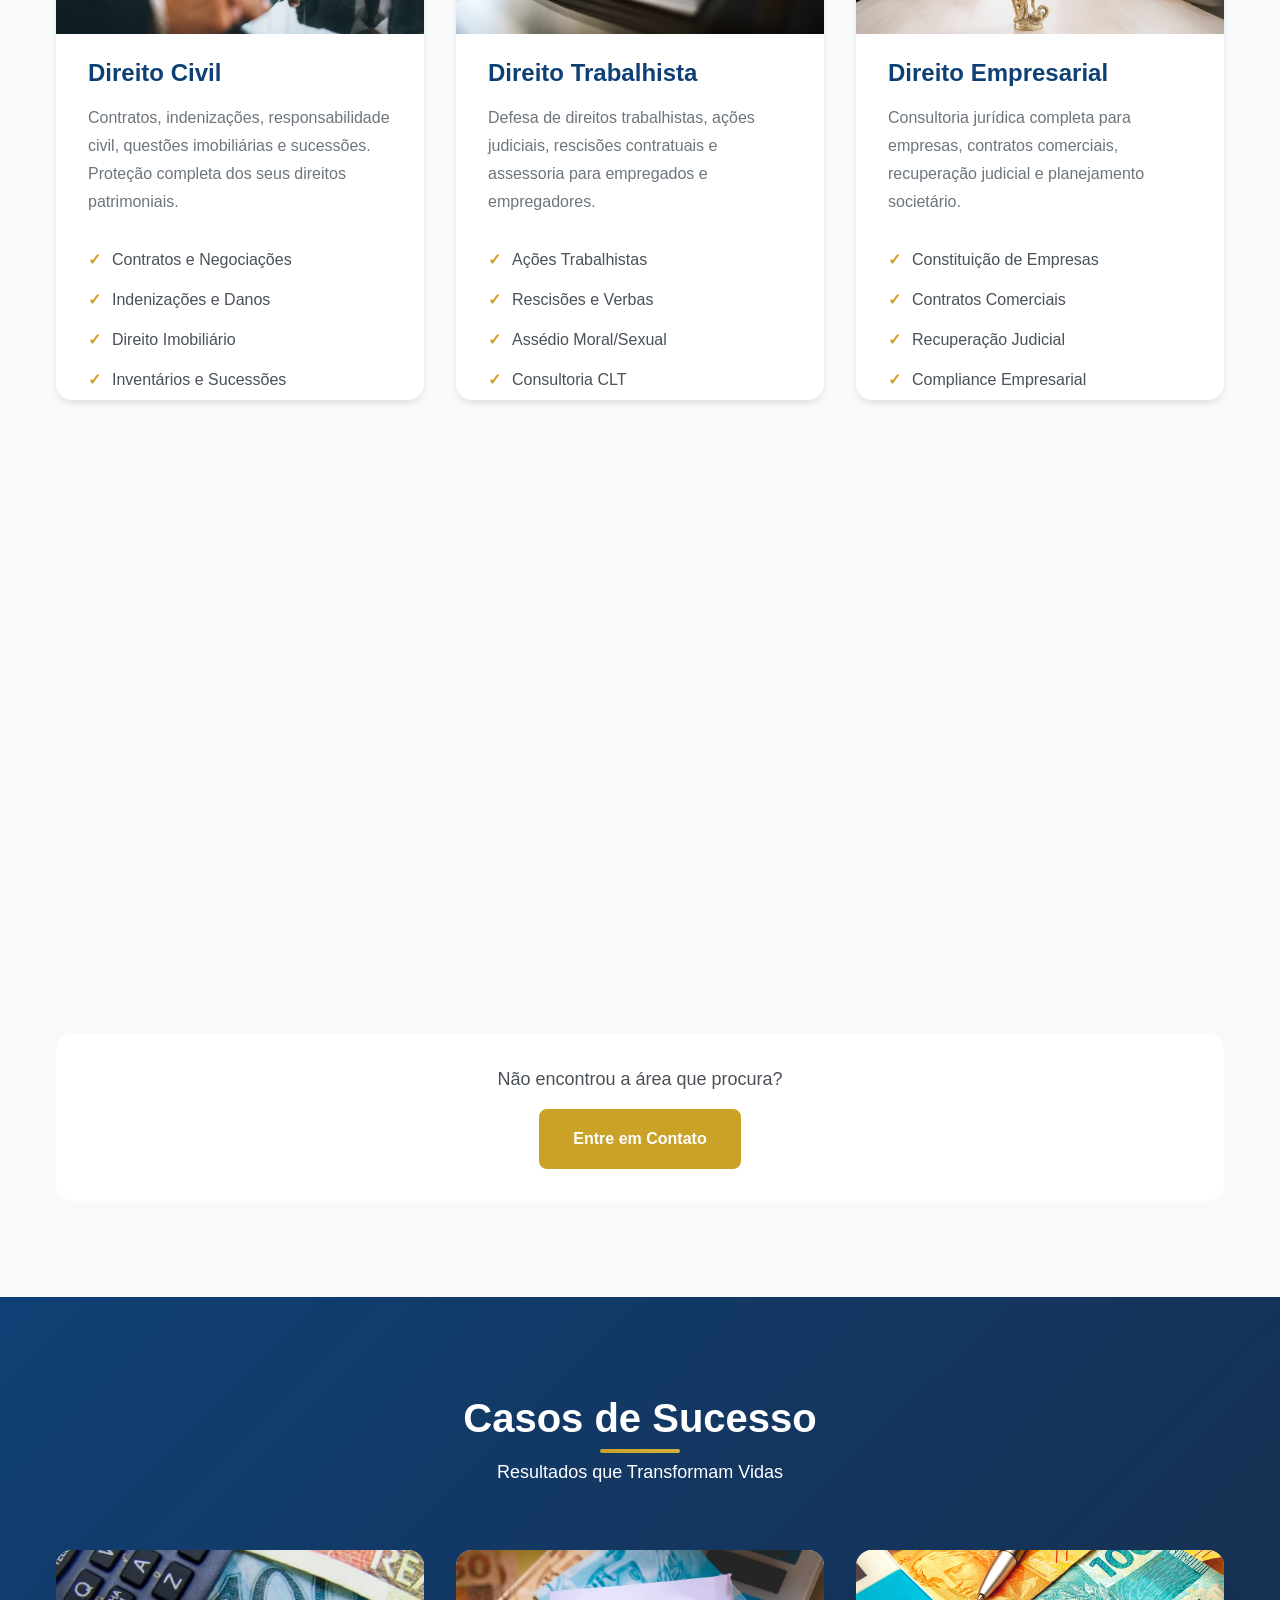
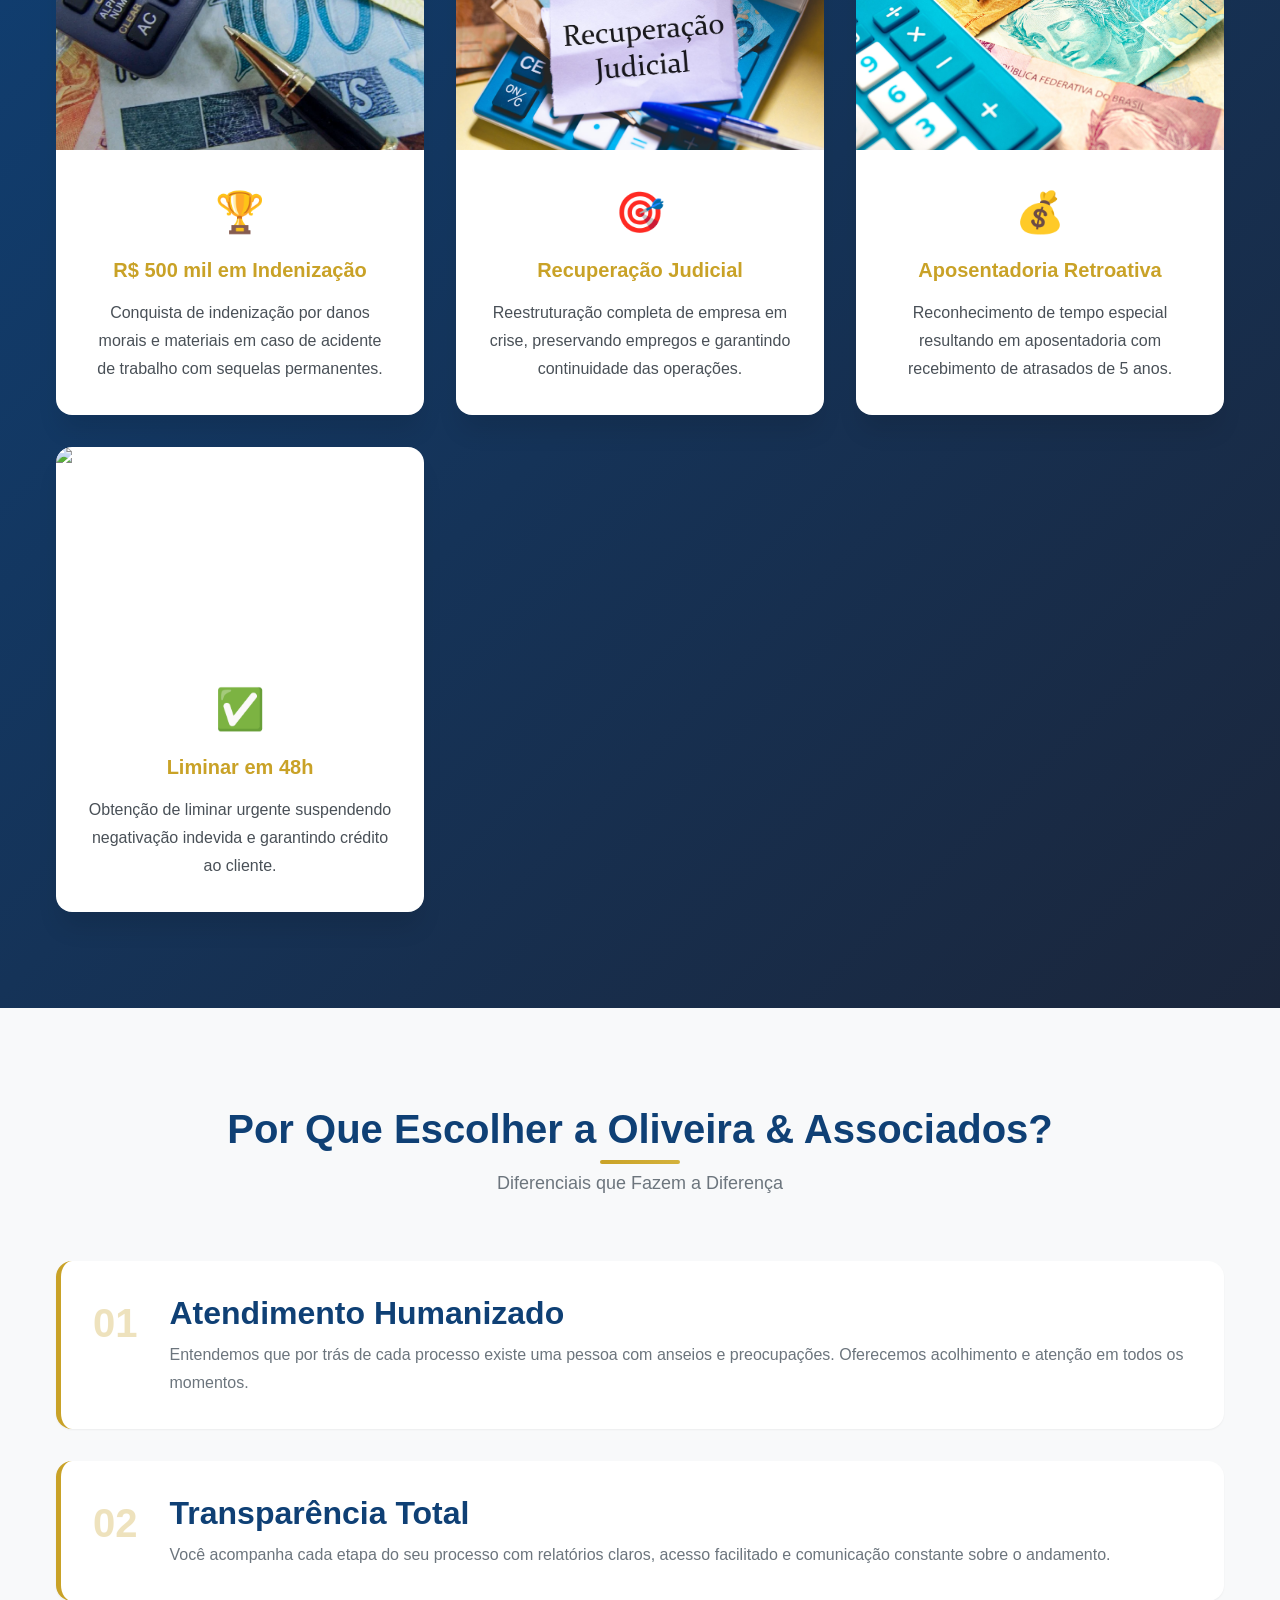
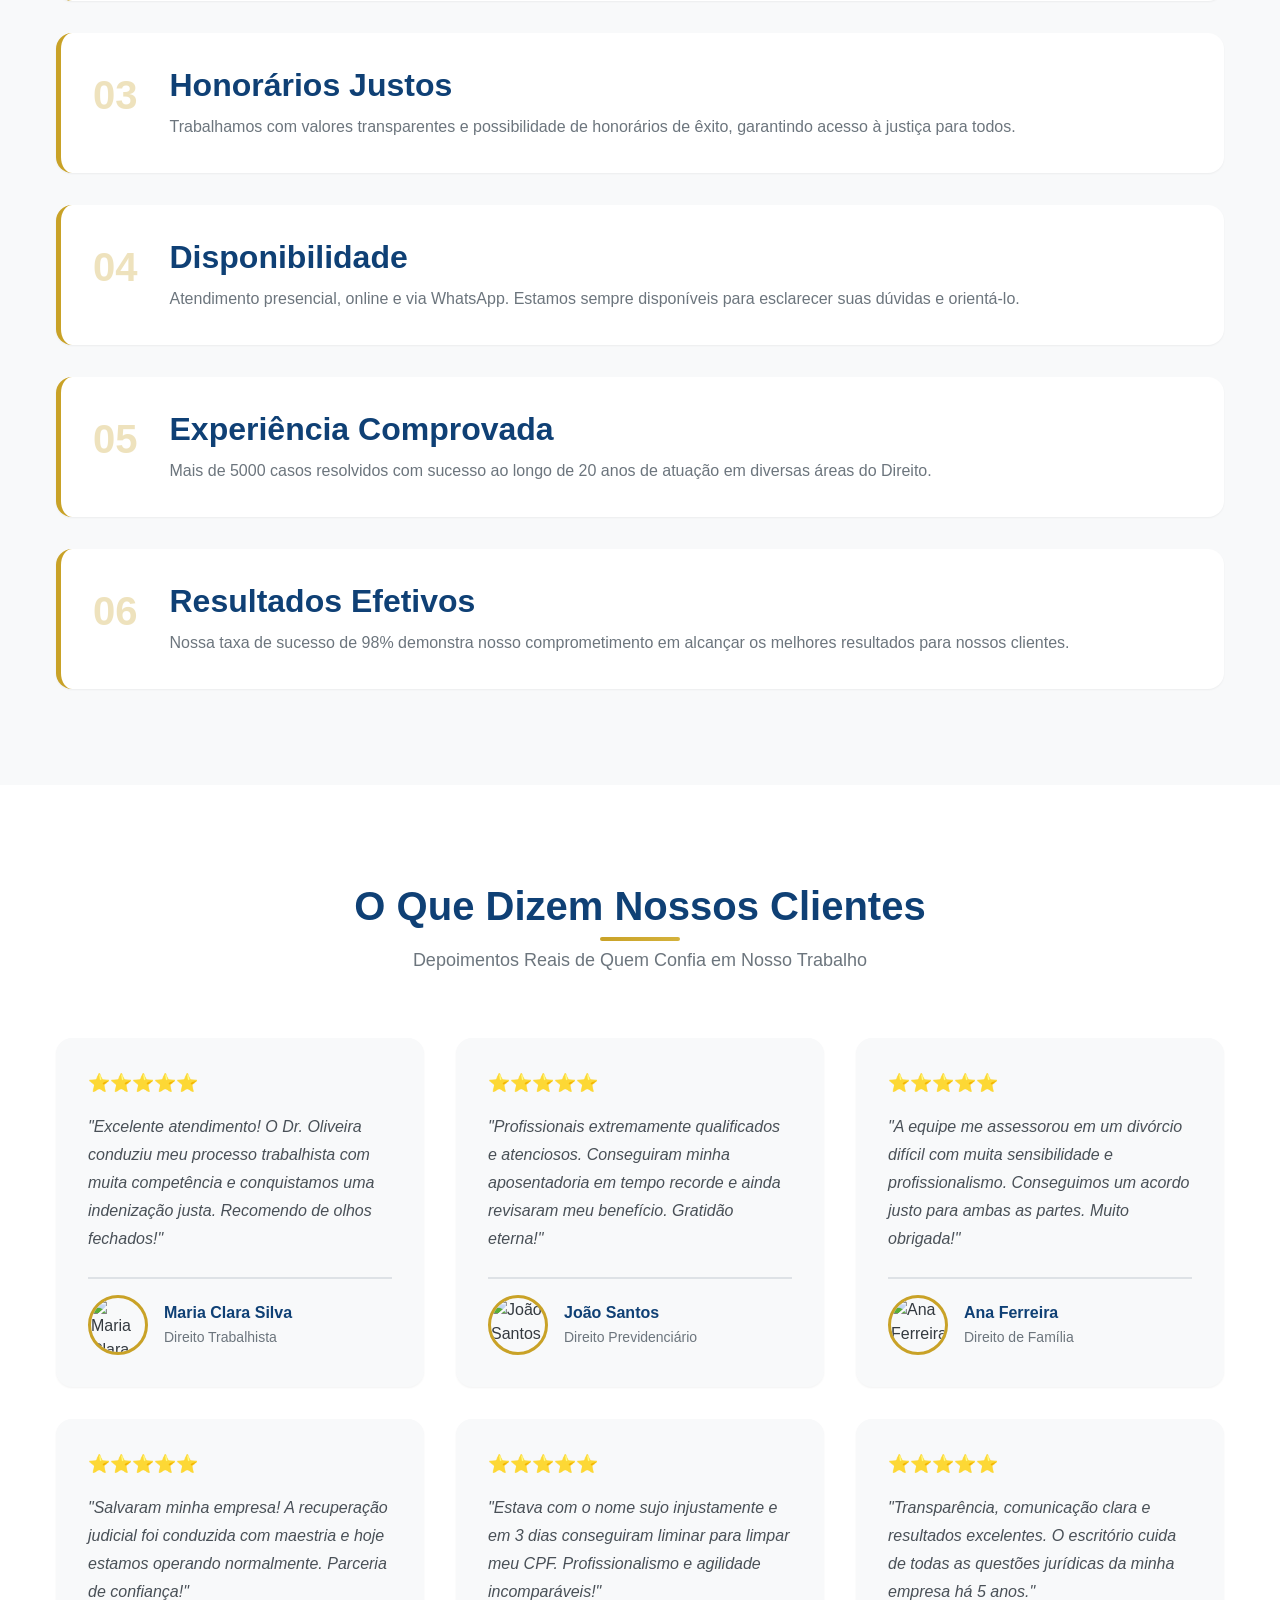
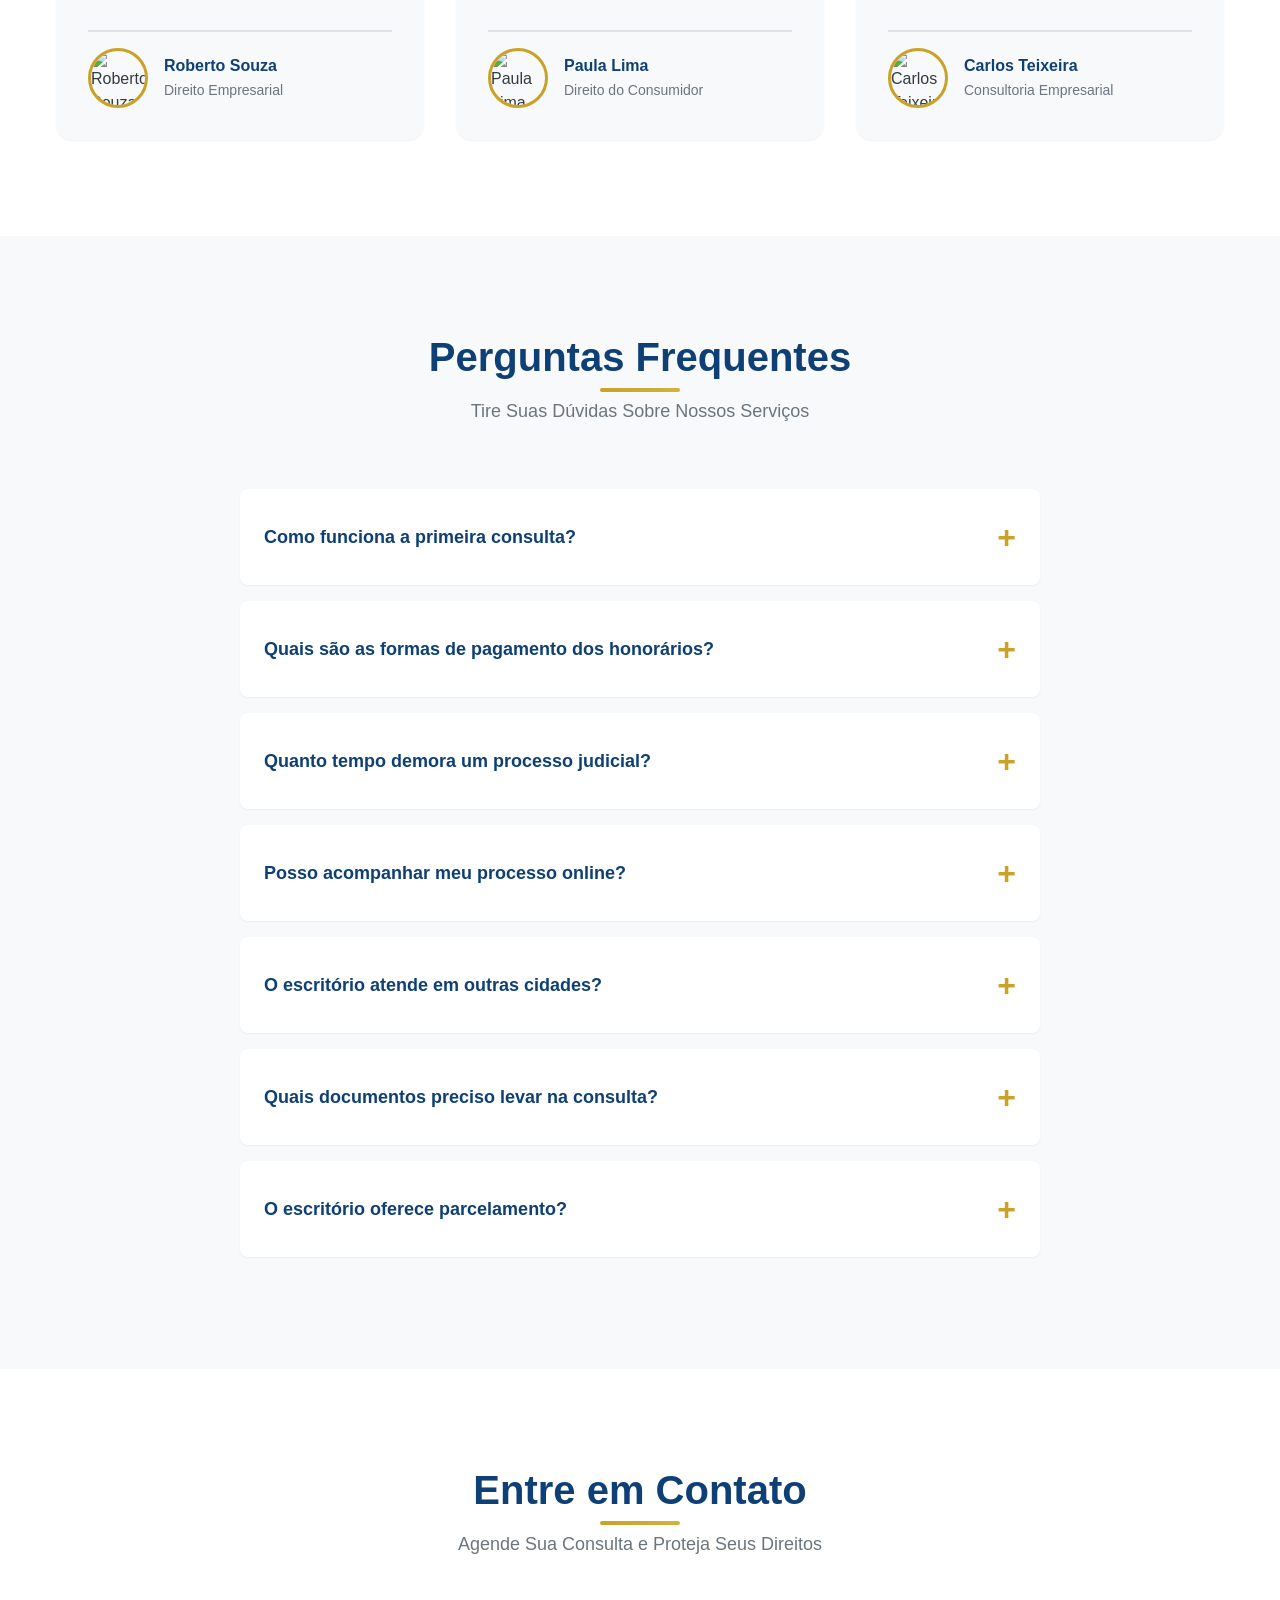
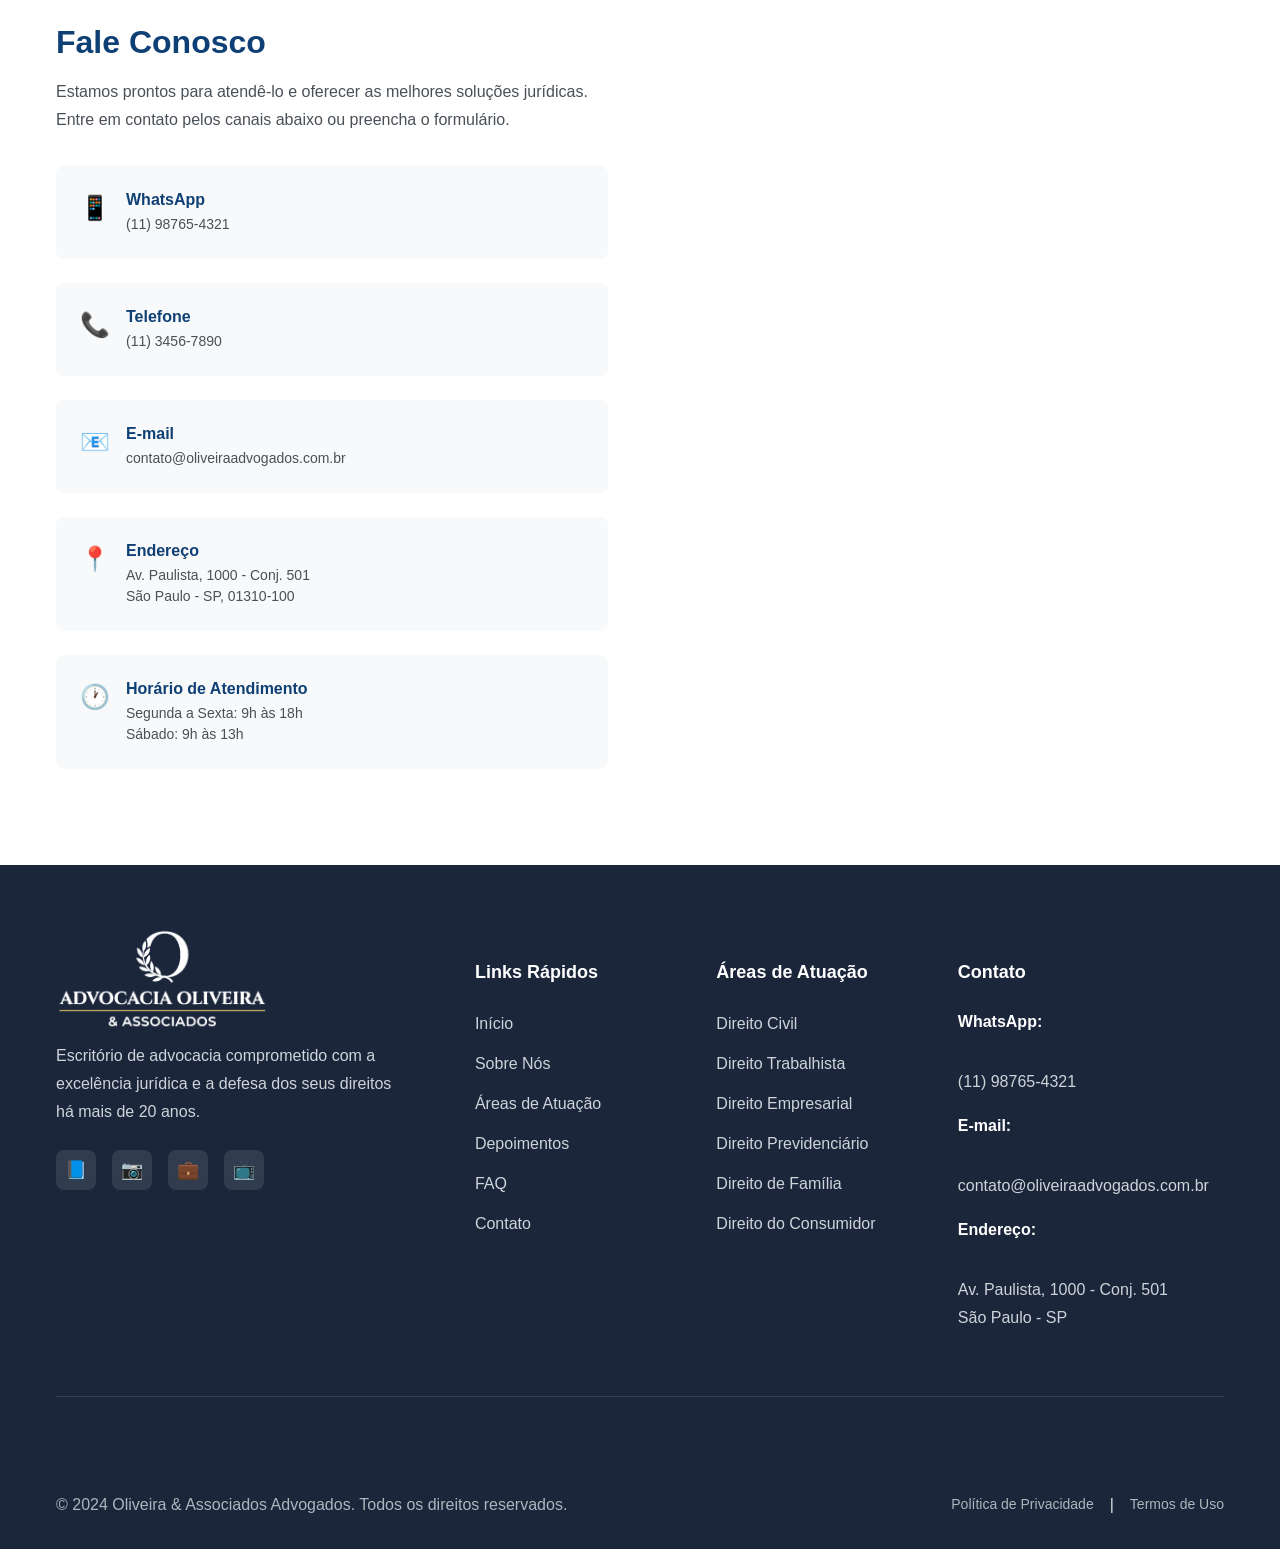
==== commit 54cb5f8a: "Add files via upload" ====
--- a/index.html
+++ b/index.html
@@ -574,7 +574,7 @@
                     </p>
                     <div class="depoimento__author">
                         <div class="depoimento__avatar">
-                            <img src="/assets/depoimento-2.jpg" alt="João Santos">
+                            <img src="/assets/-2.jpg" alt="João Santos">
                         </div>
                         <div class="depoimento__info">
                             <h4 class="depoimento__name">João Santos</h4>
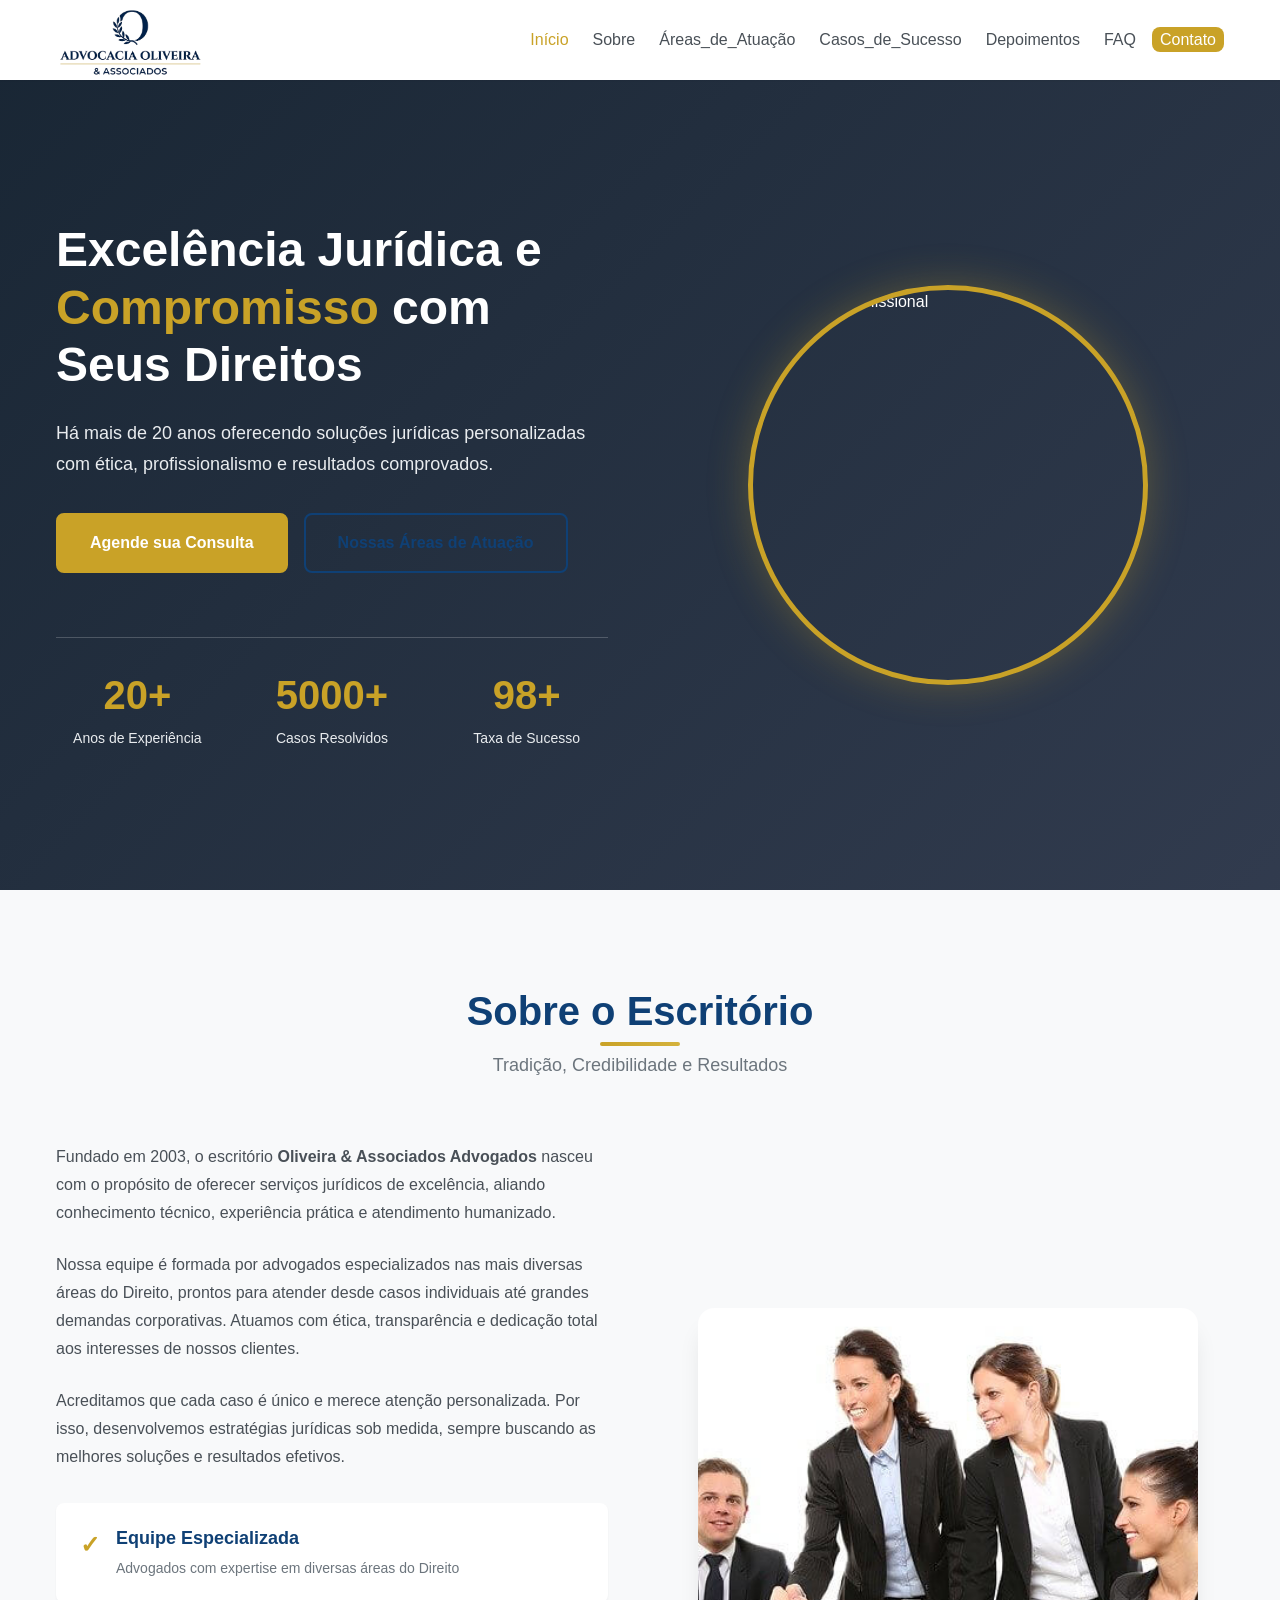
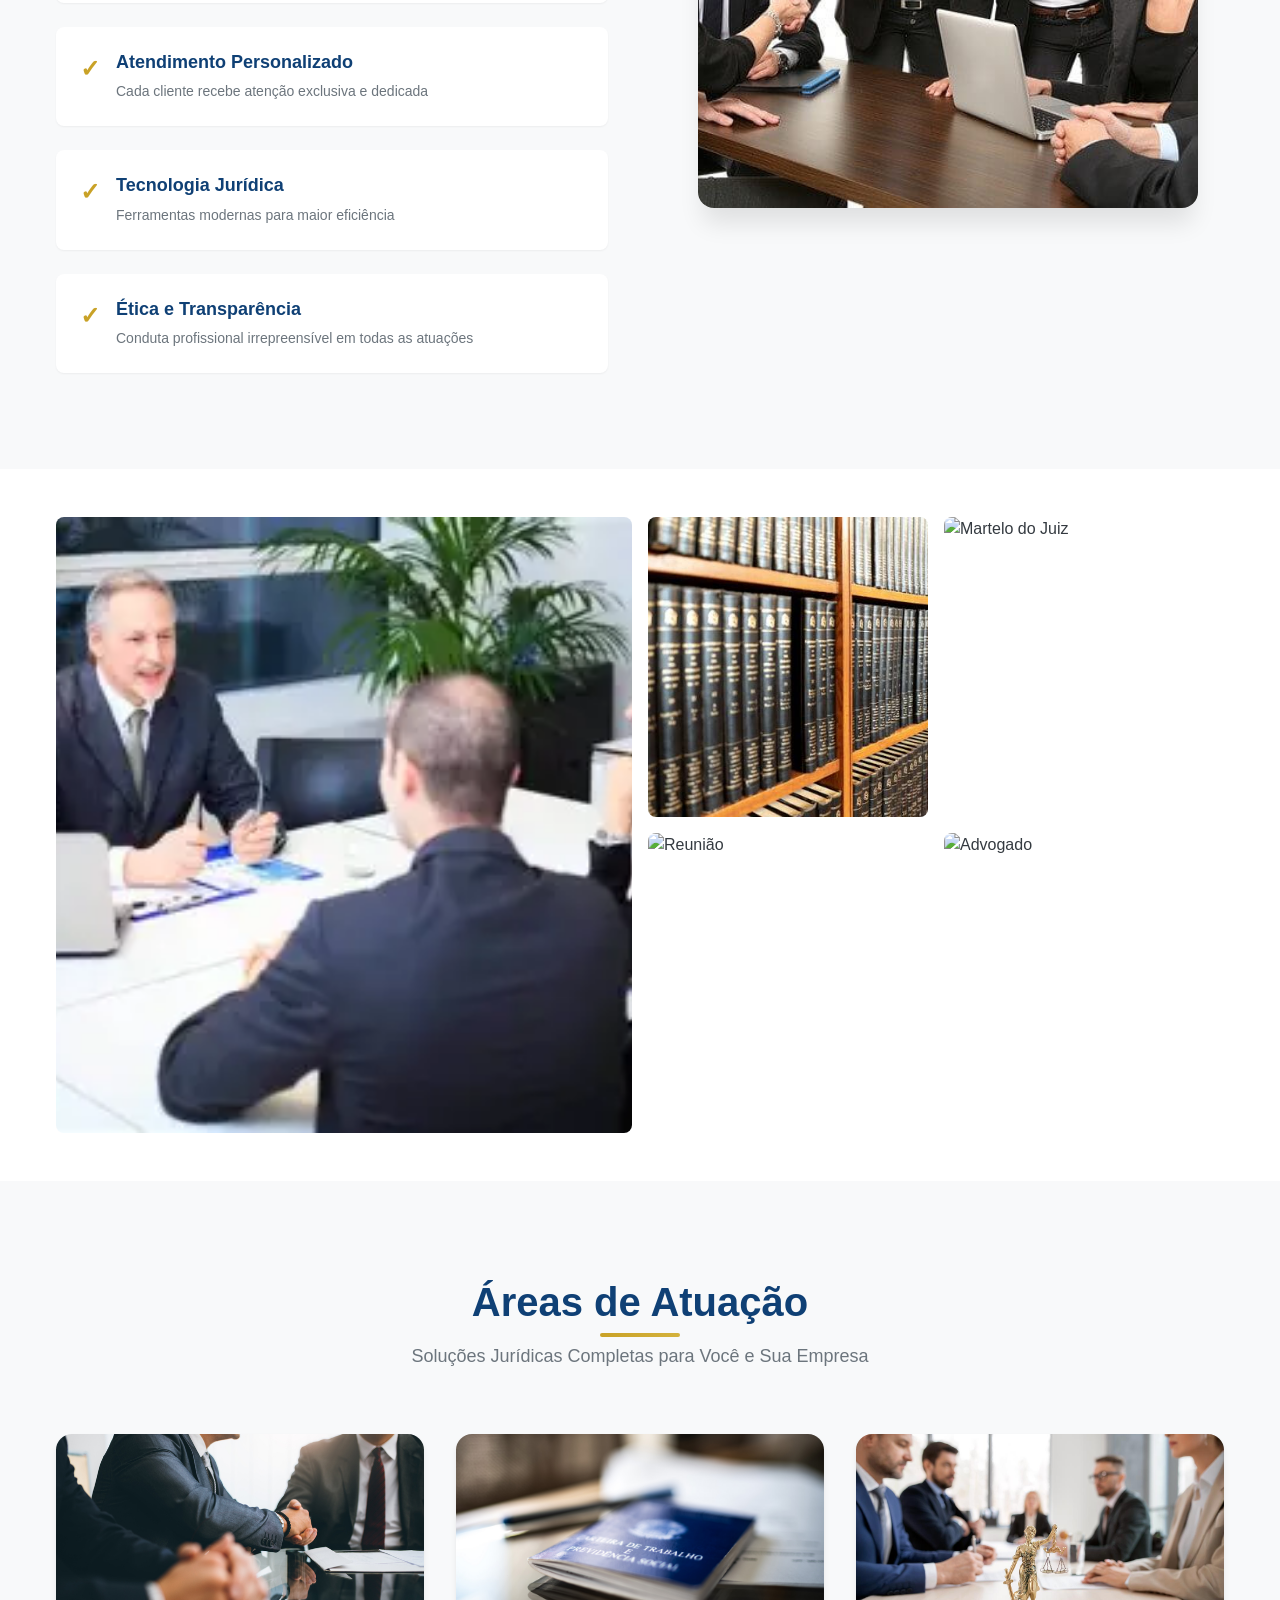
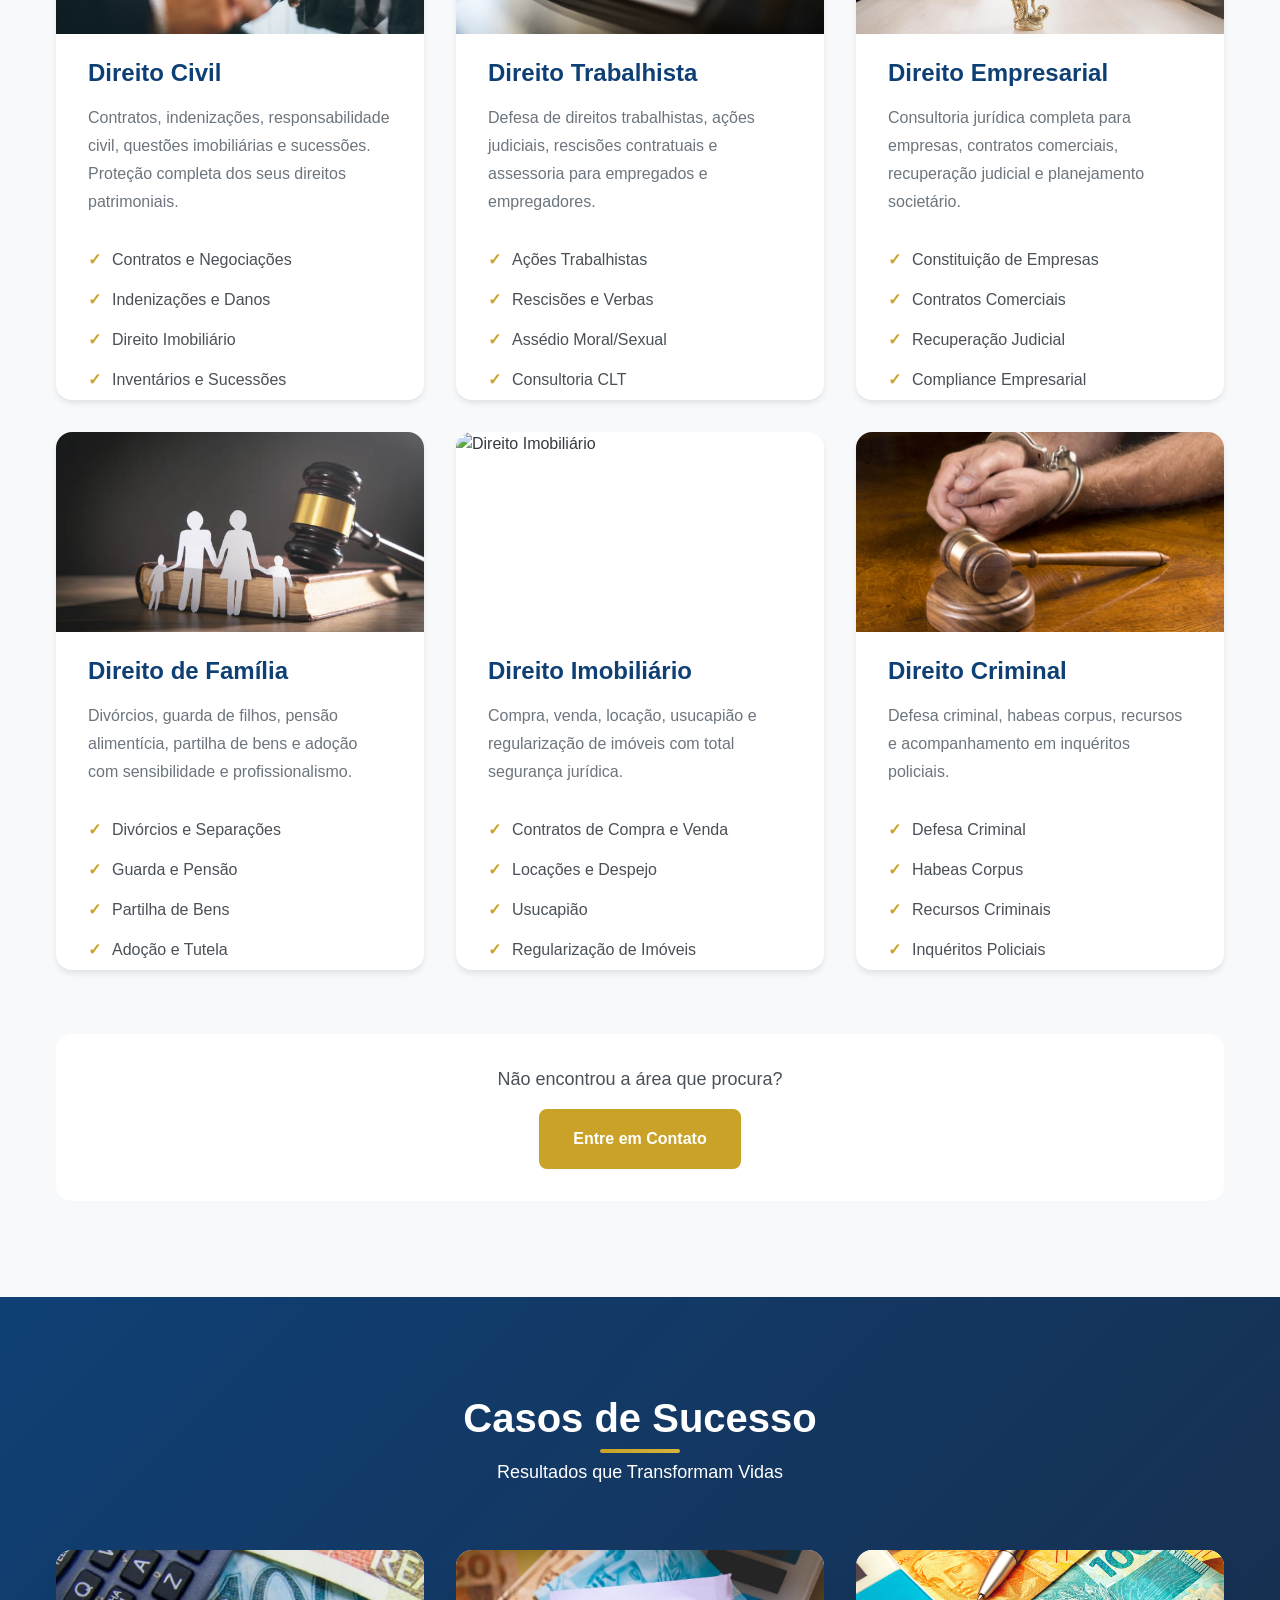
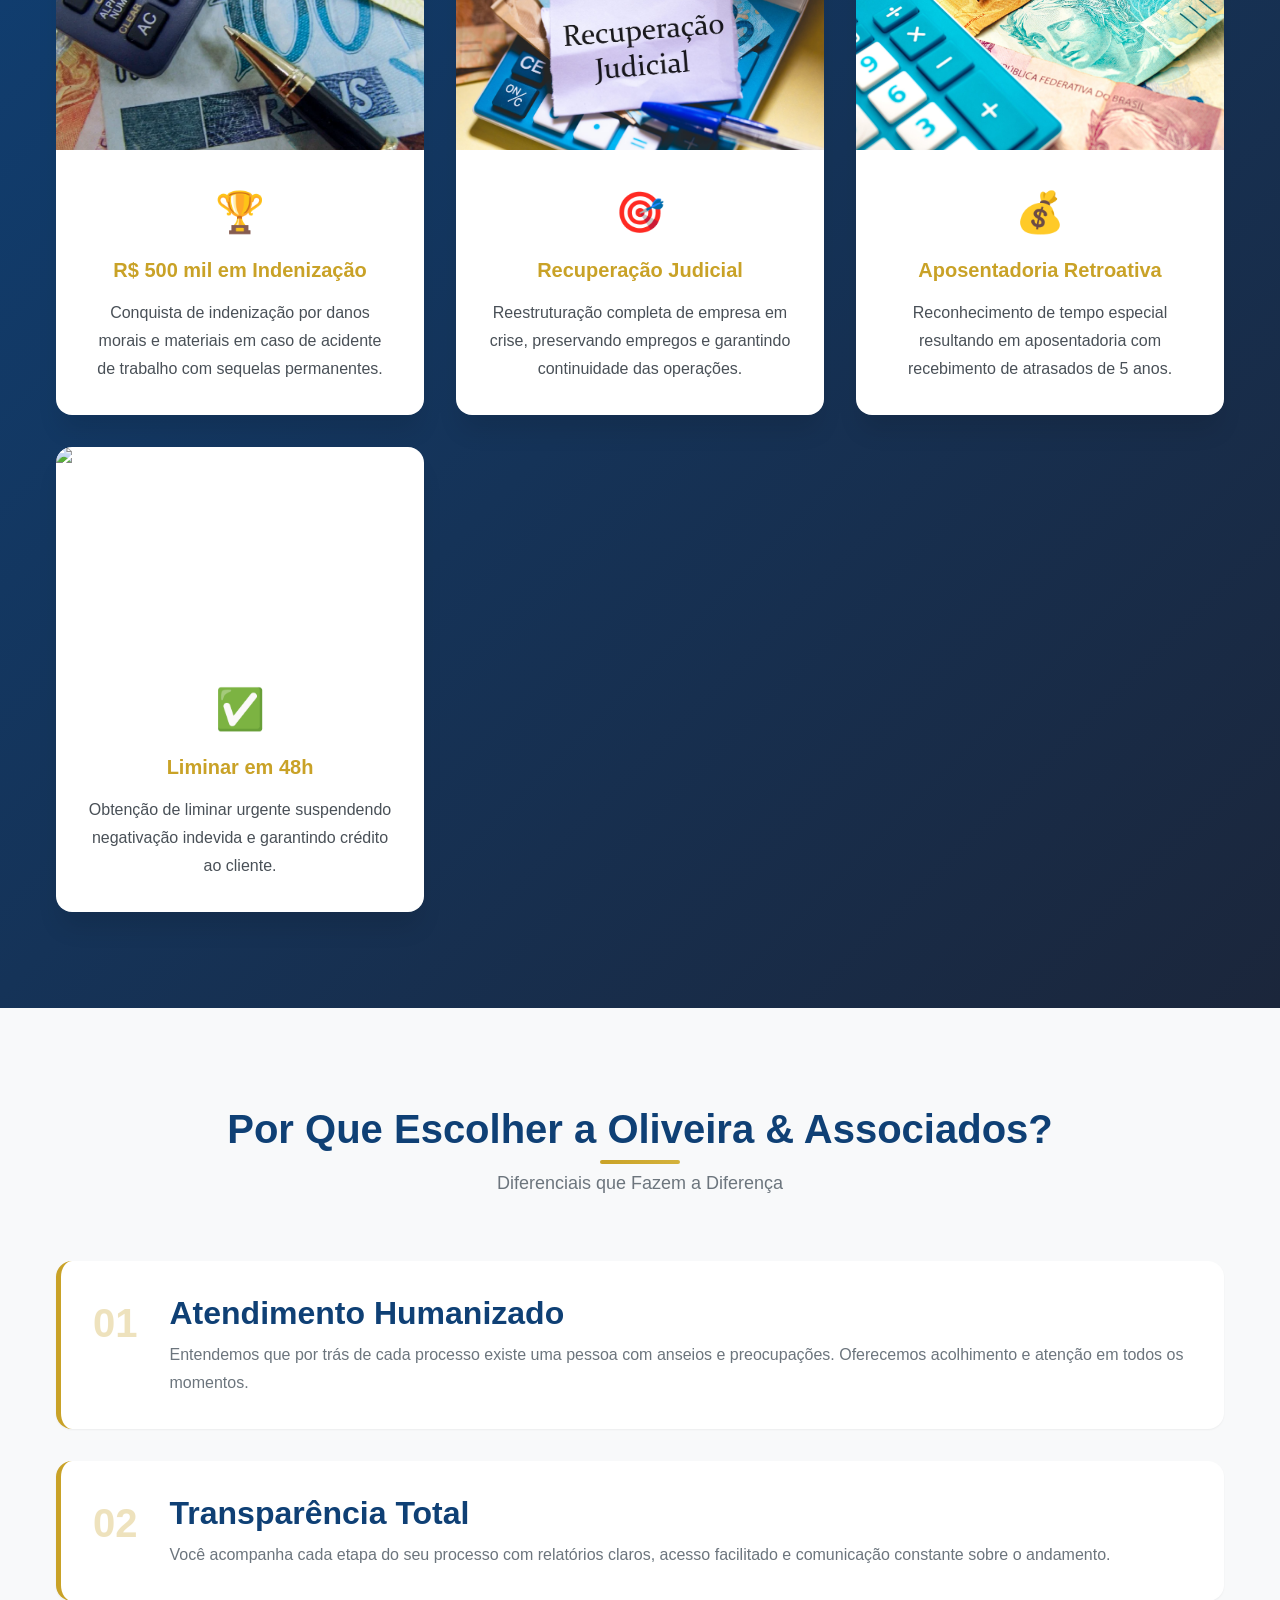
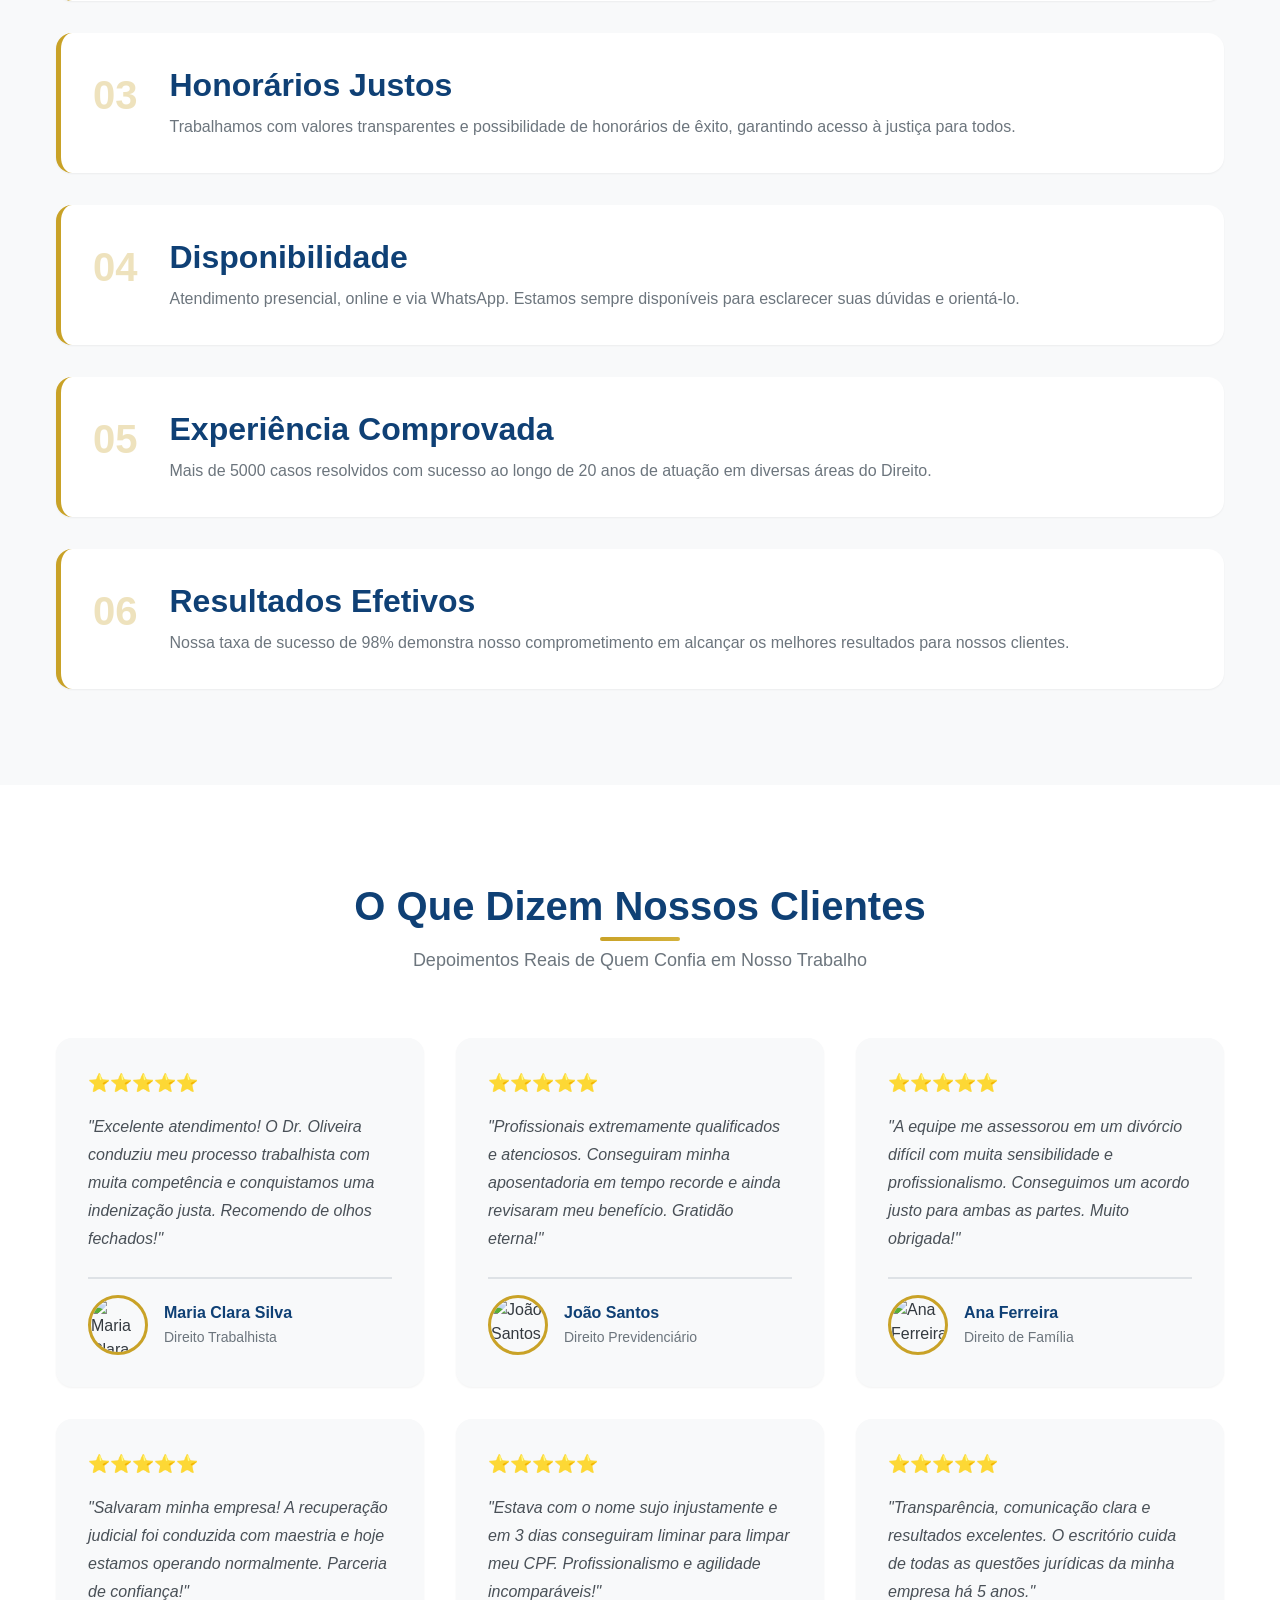
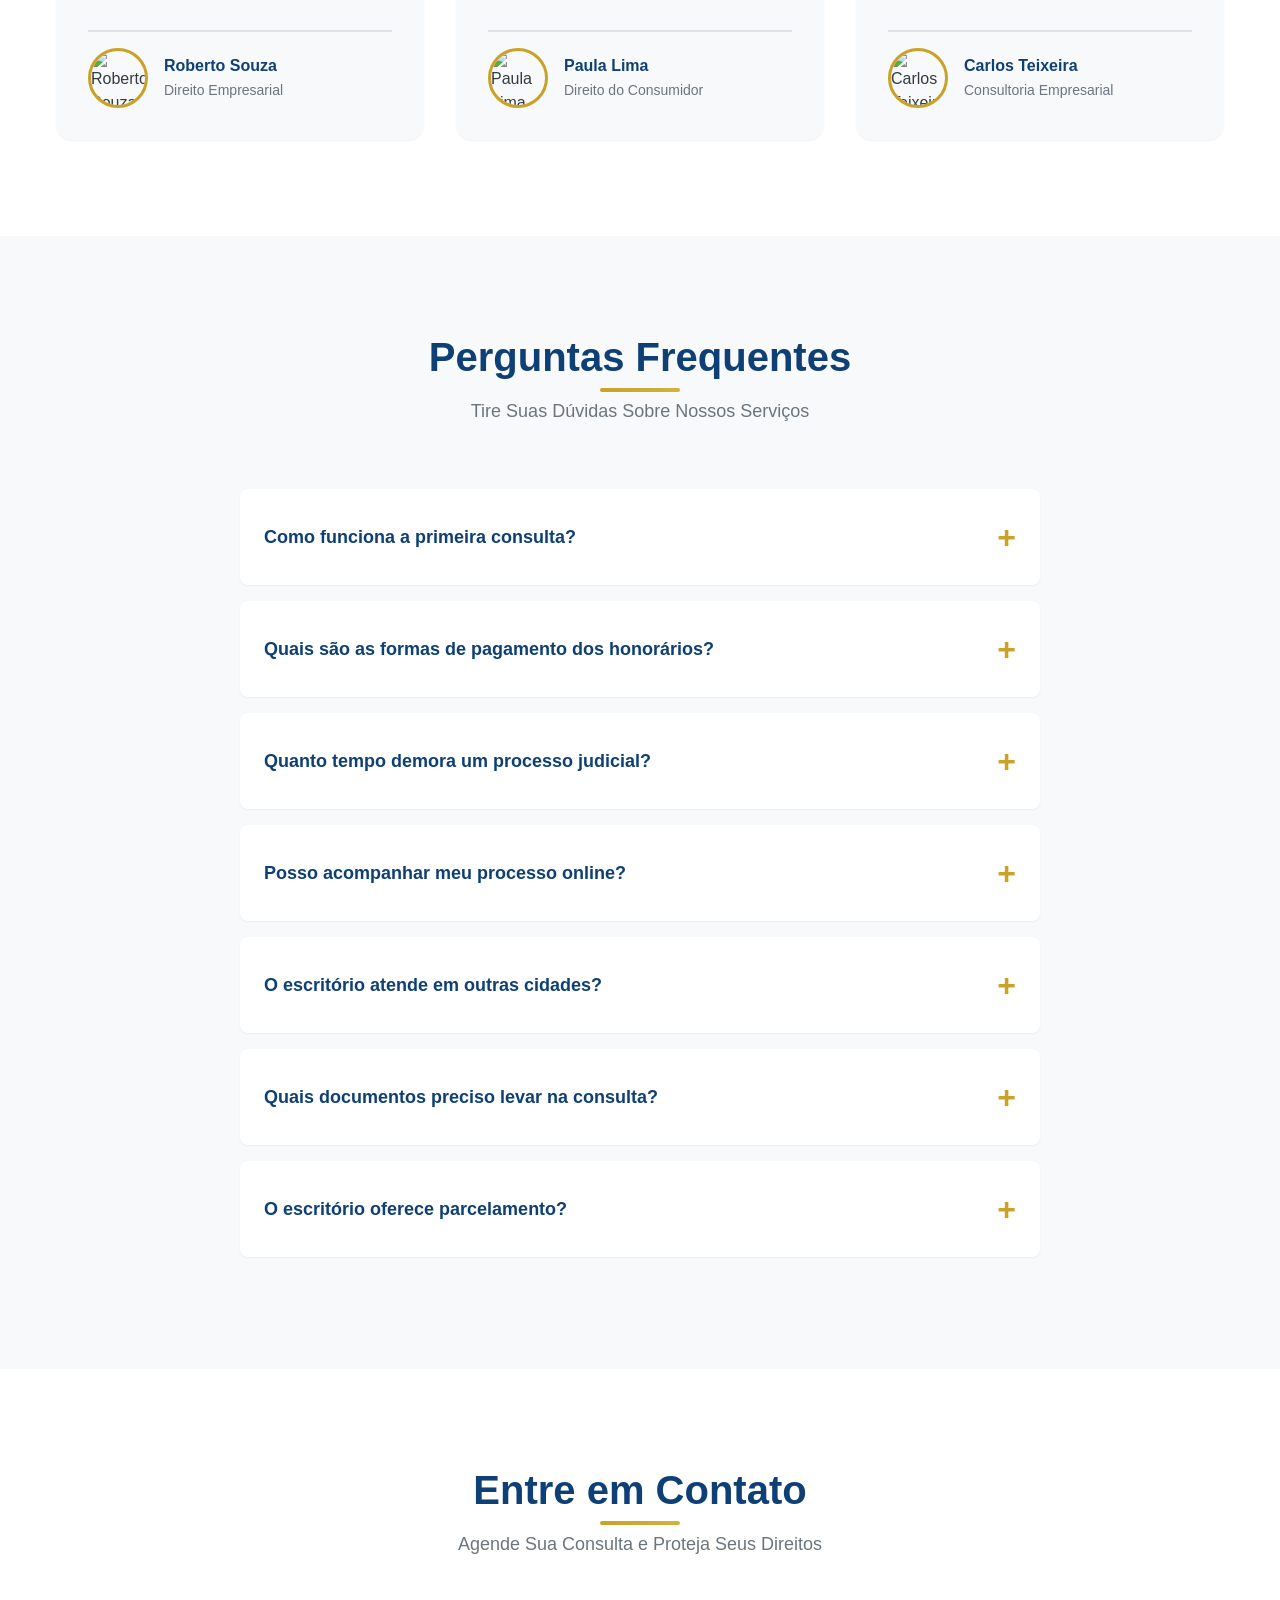
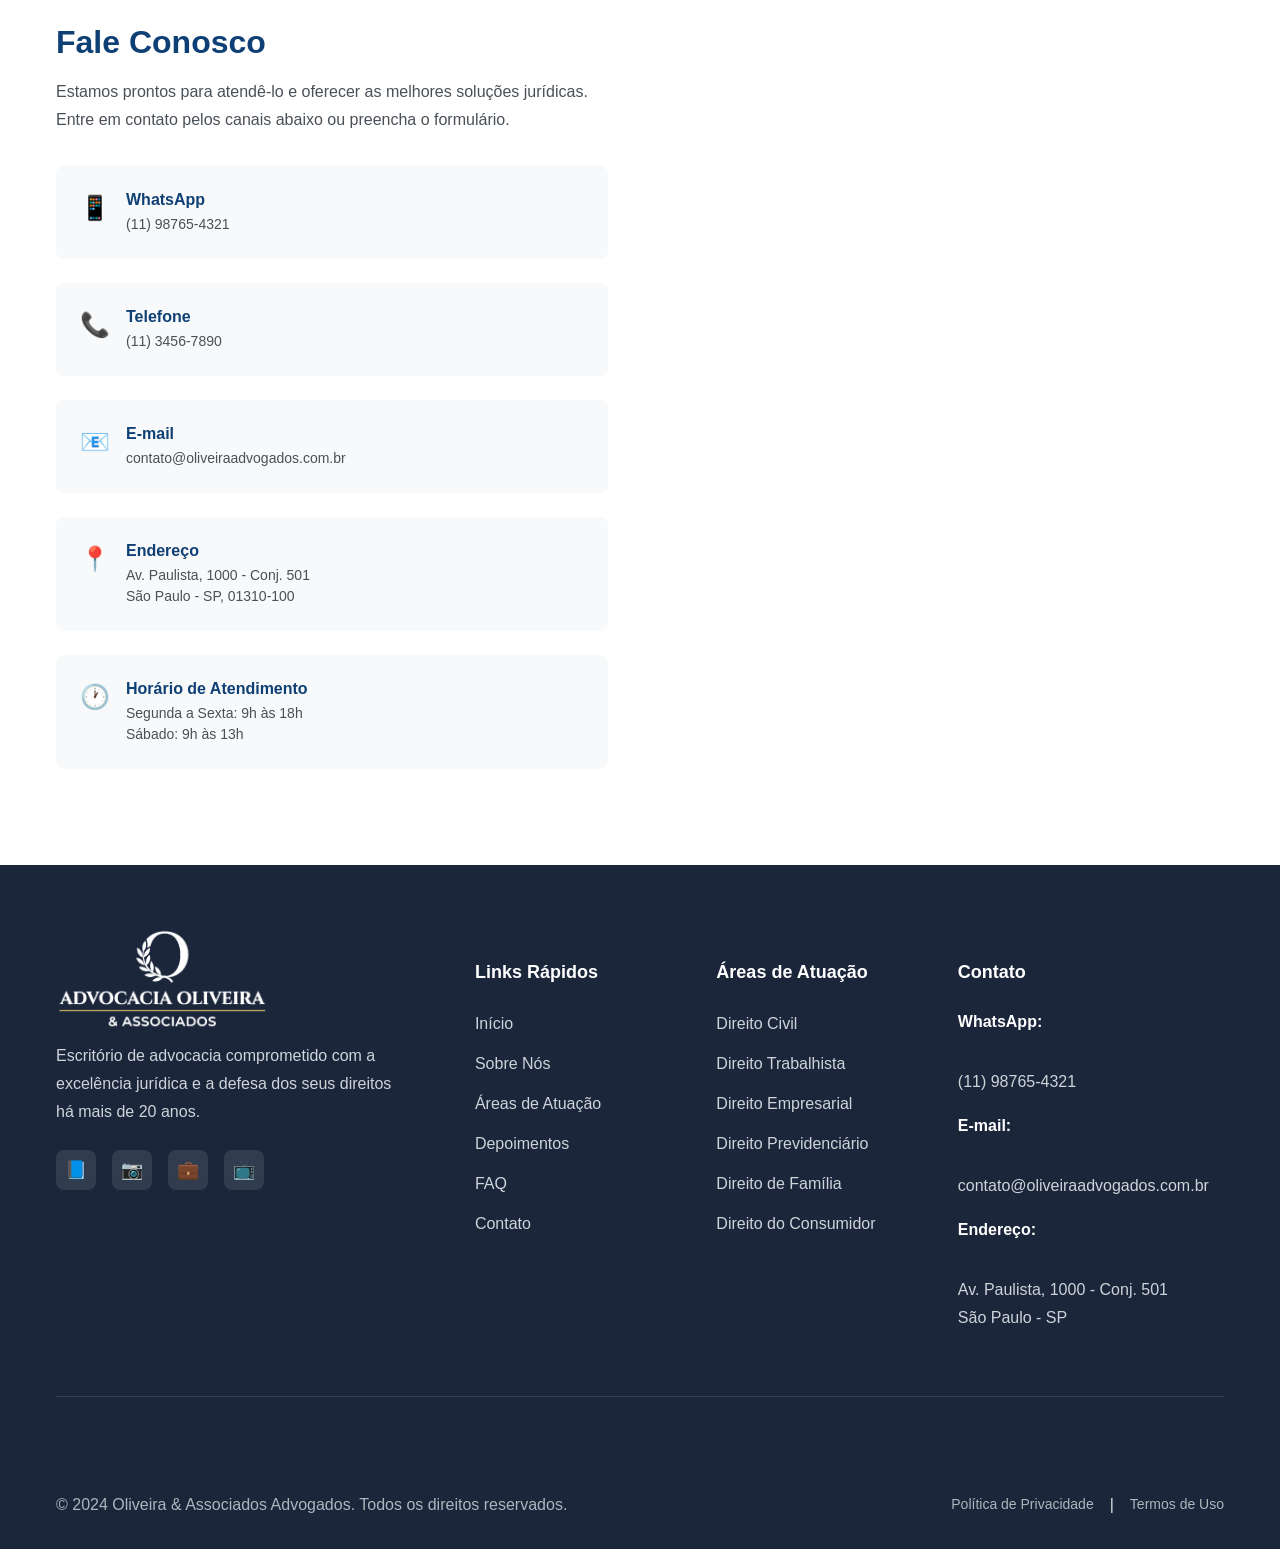
==== commit 8b6cc31f: "Add files via upload" ====
--- a/index.html
+++ b/index.html
@@ -574,7 +574,7 @@
                     </p>
                     <div class="depoimento__author">
                         <div class="depoimento__avatar">
-                            <img src="/assets/-2.jpg" alt="João Santos">
+                            <img src="../assets/-2.jpg" alt="João Santos">
                         </div>
                         <div class="depoimento__info">
                             <h4 class="depoimento__name">João Santos</h4>
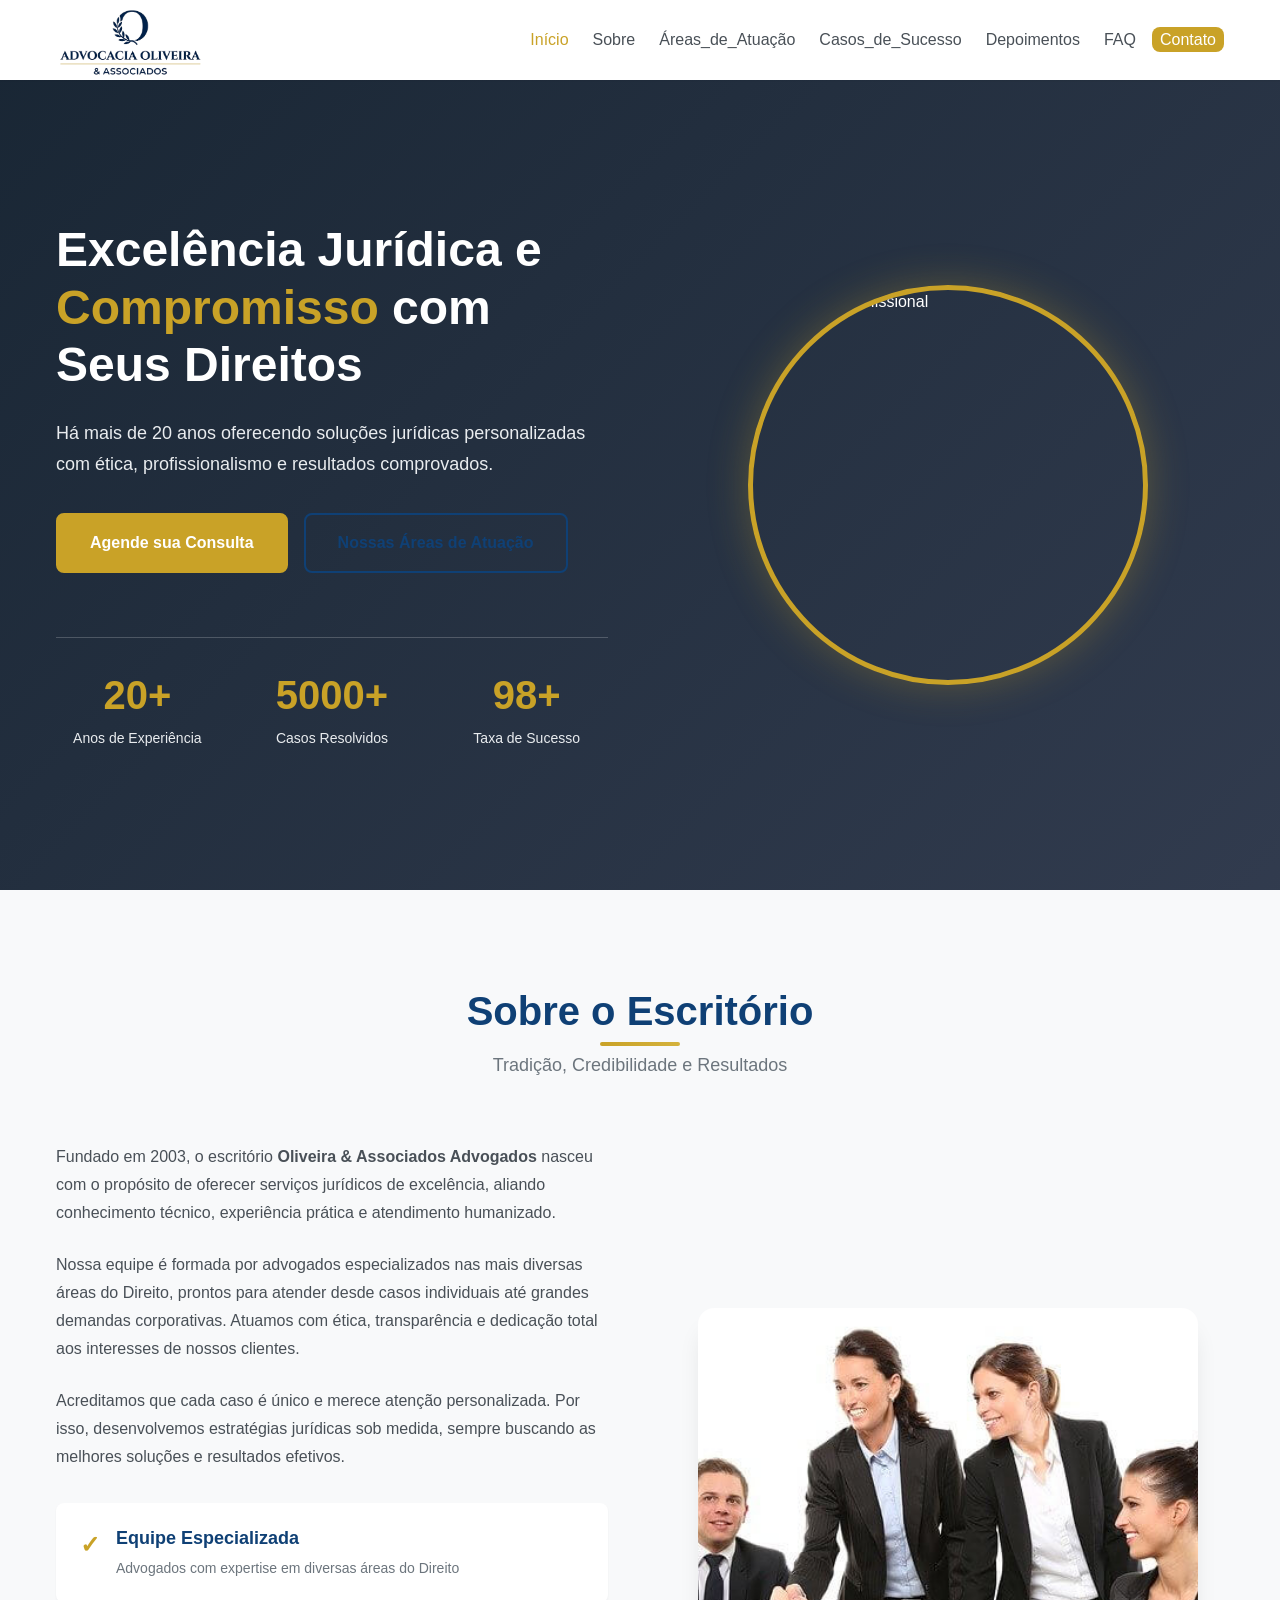
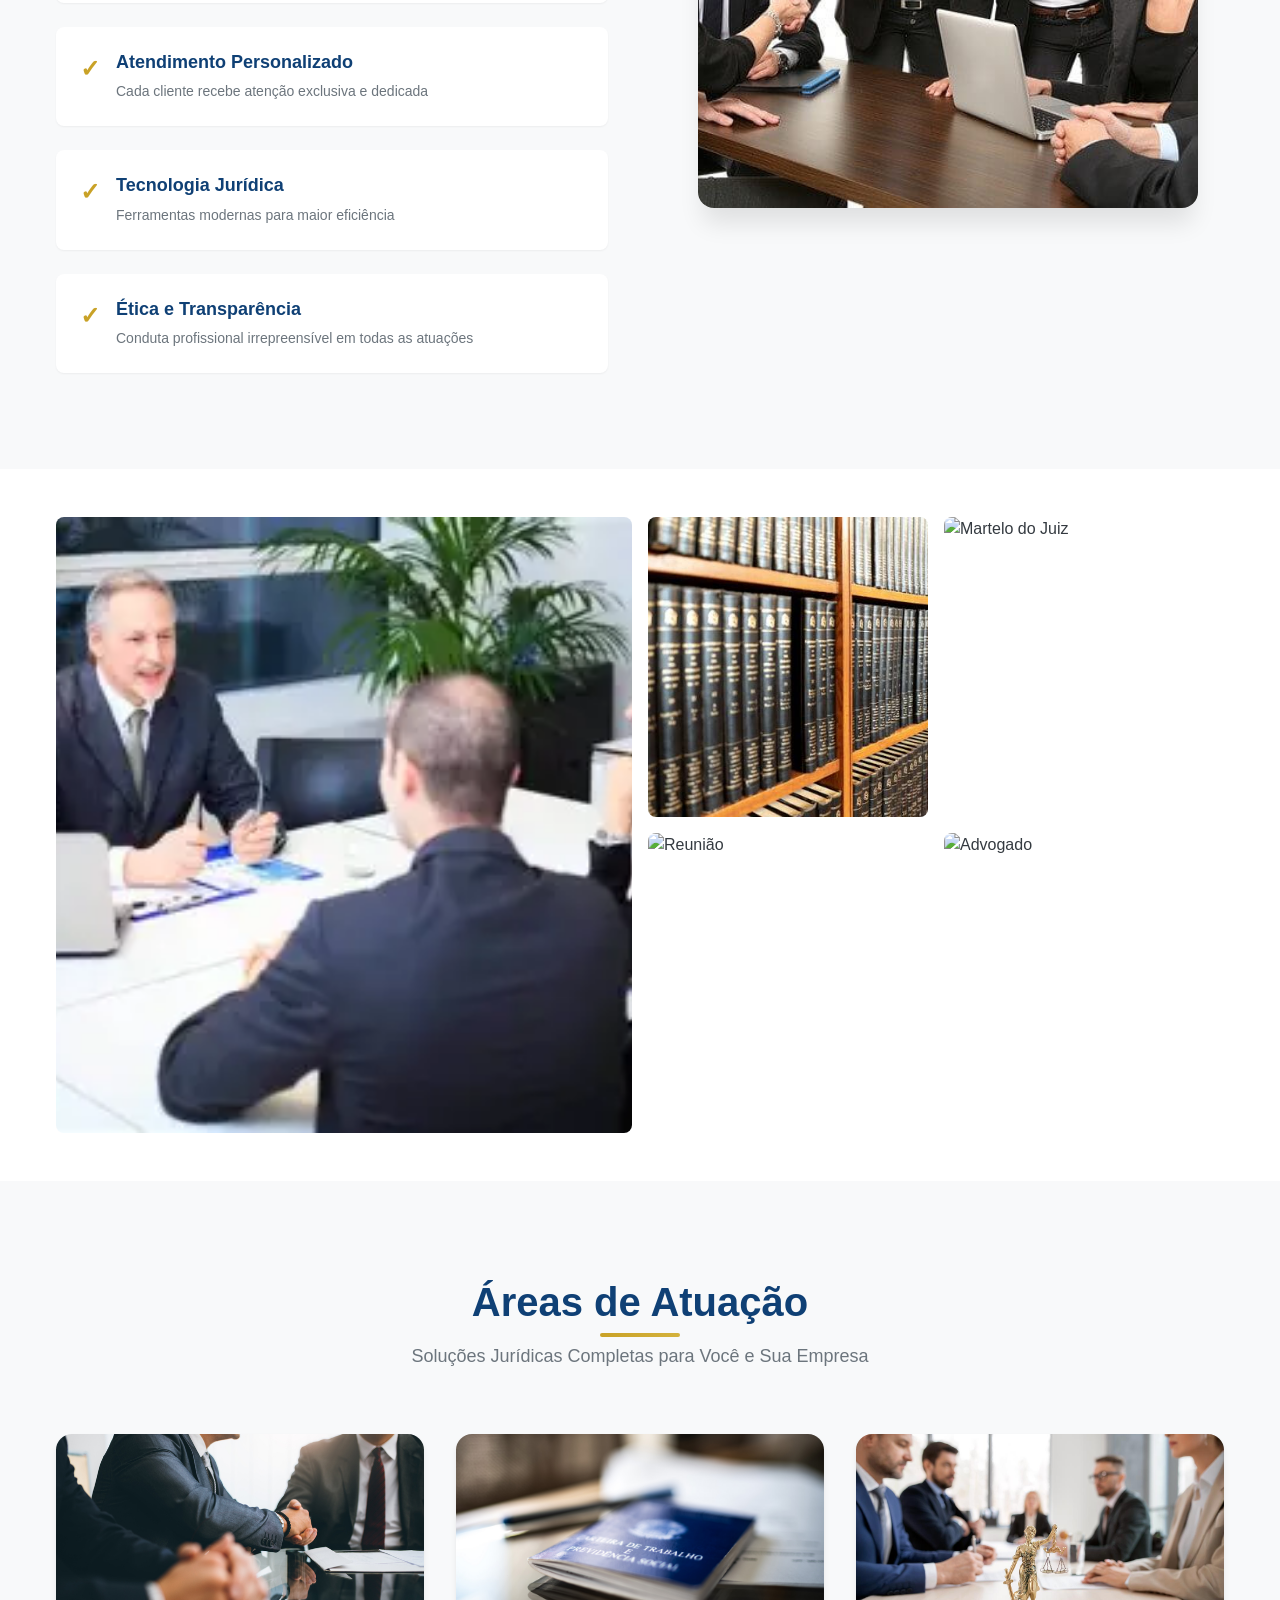
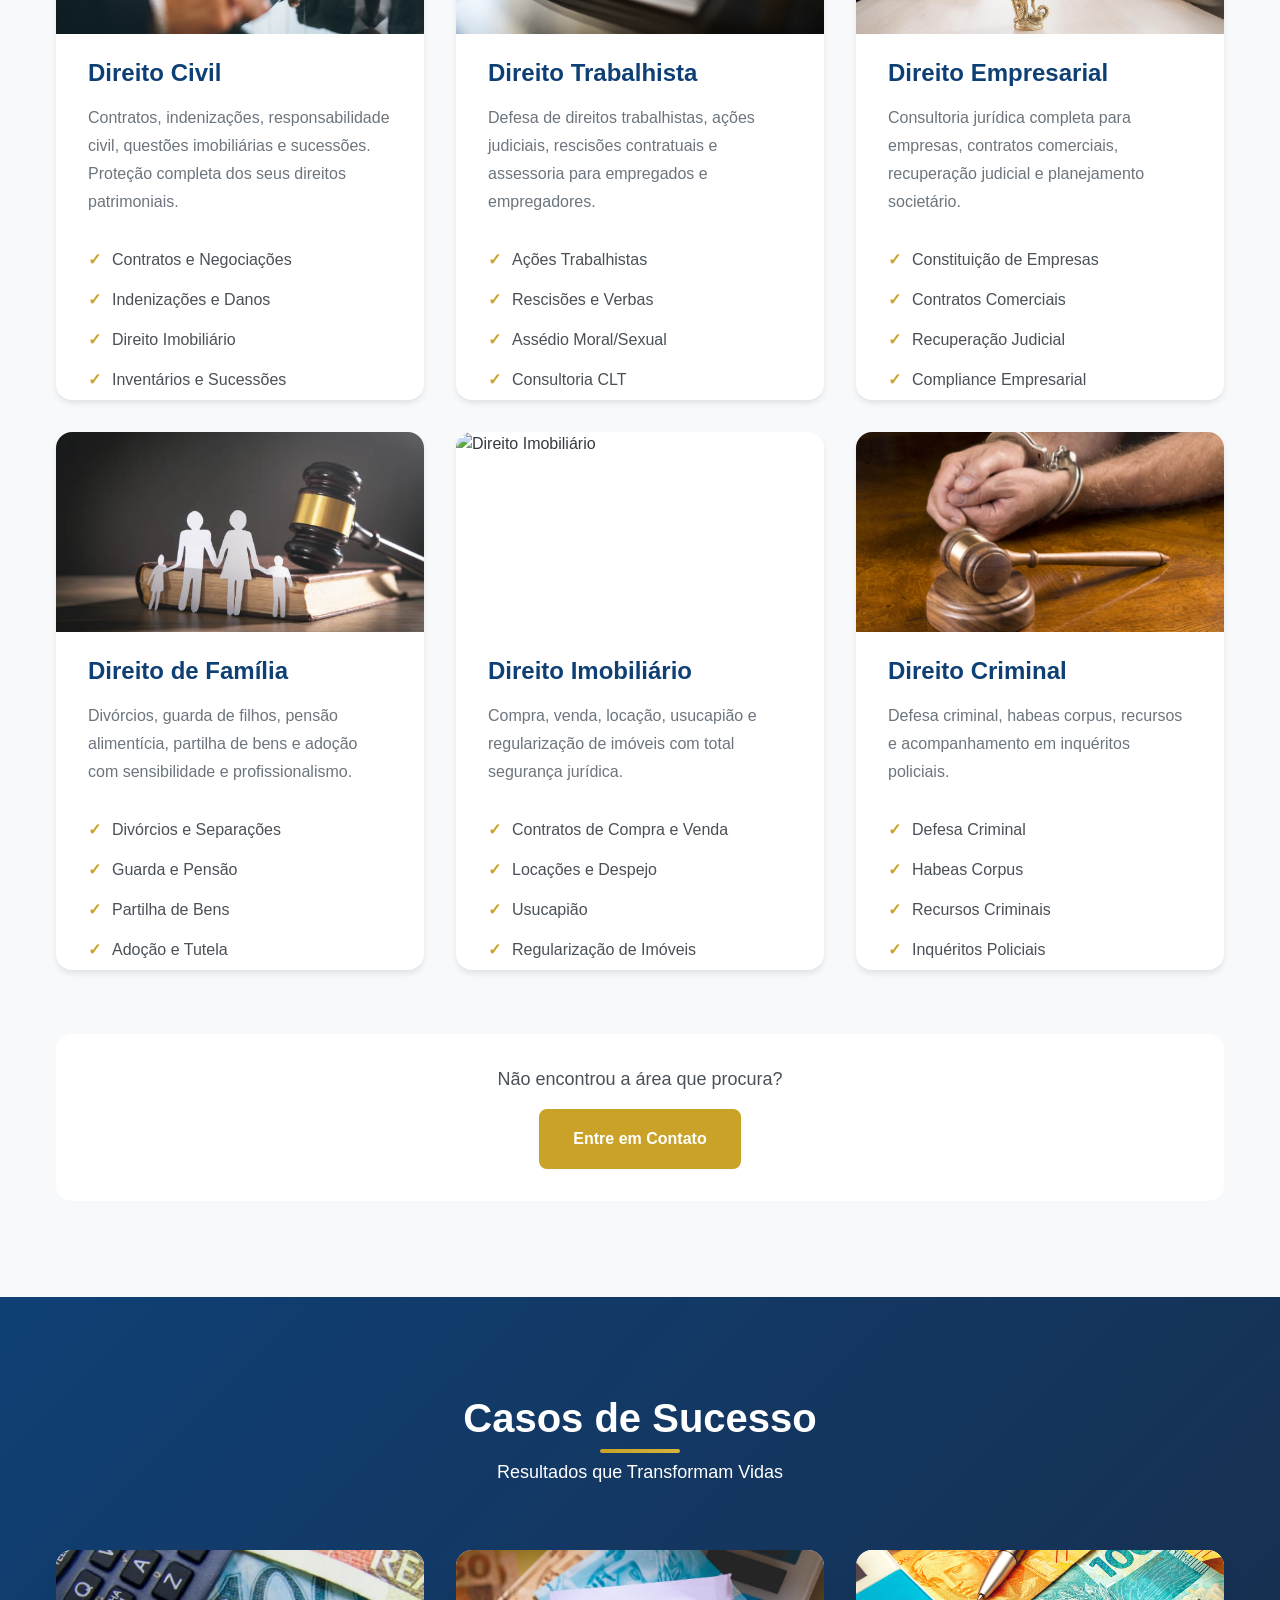
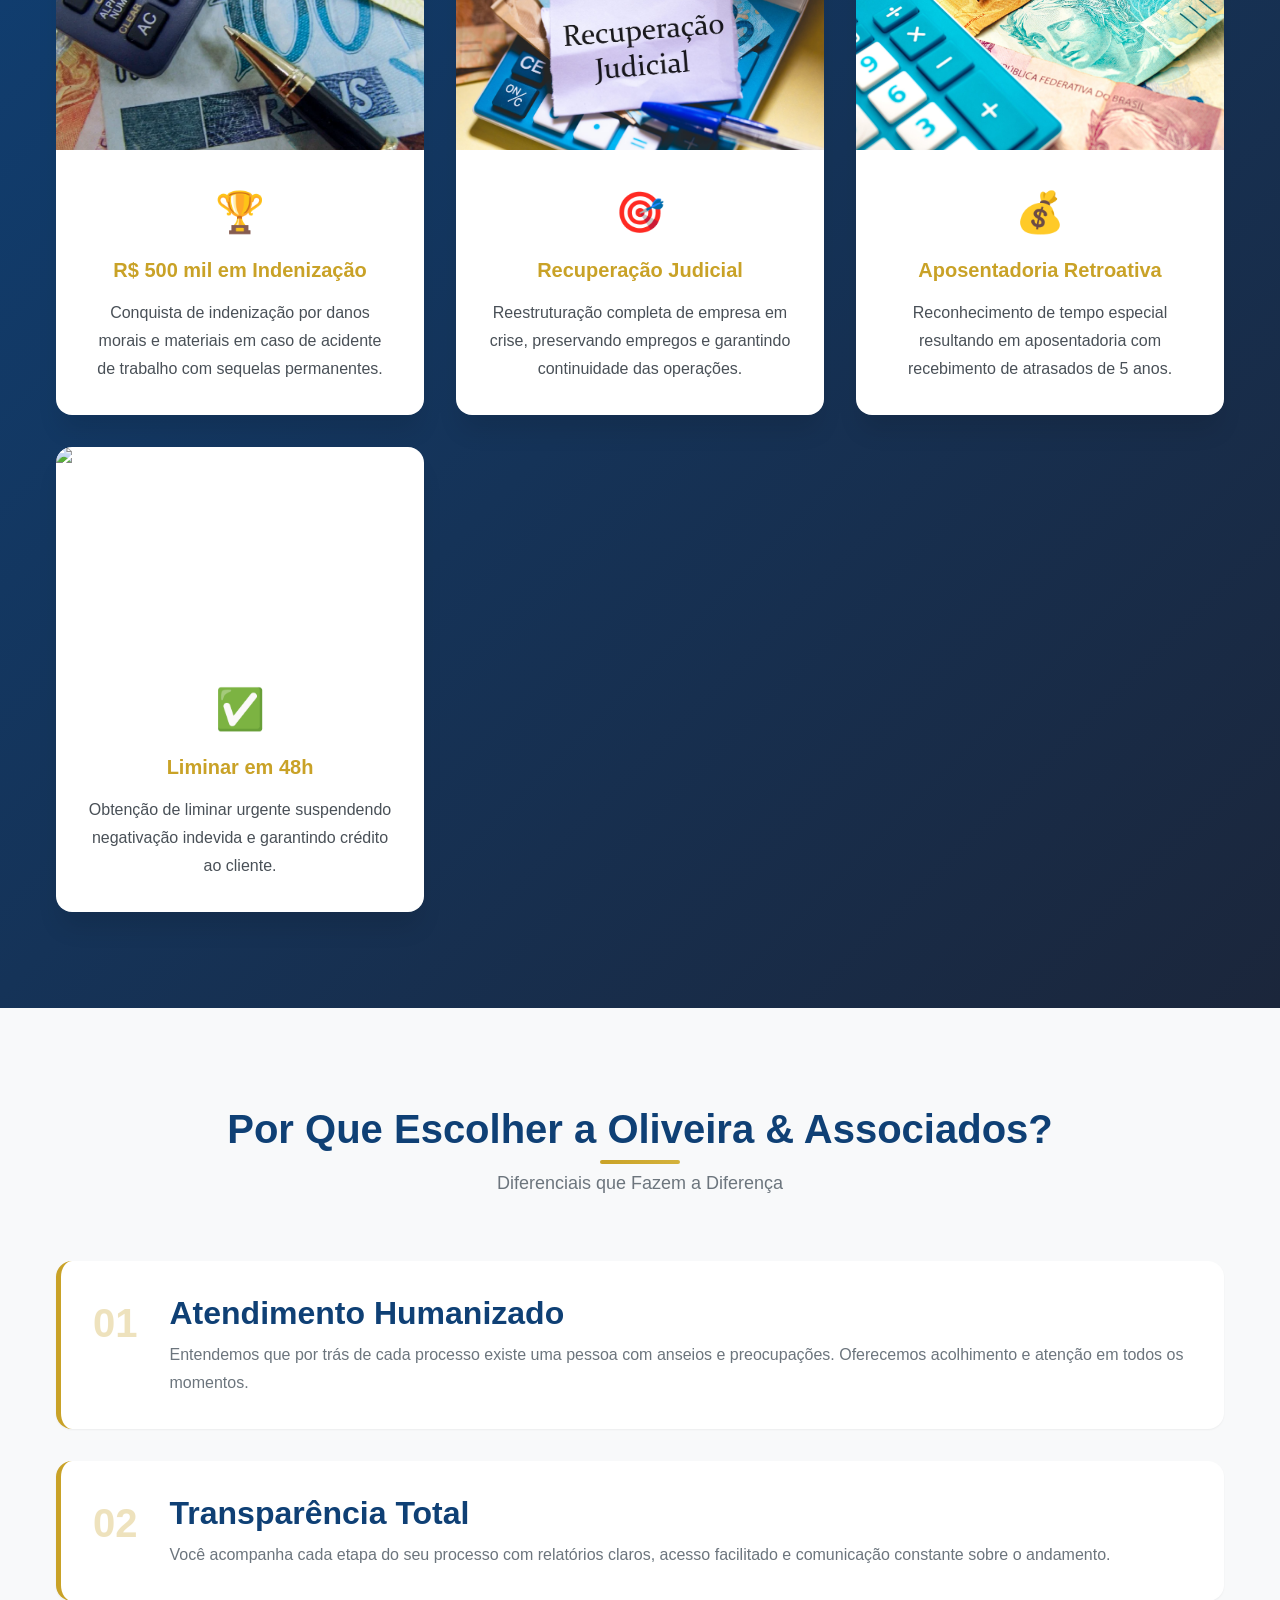
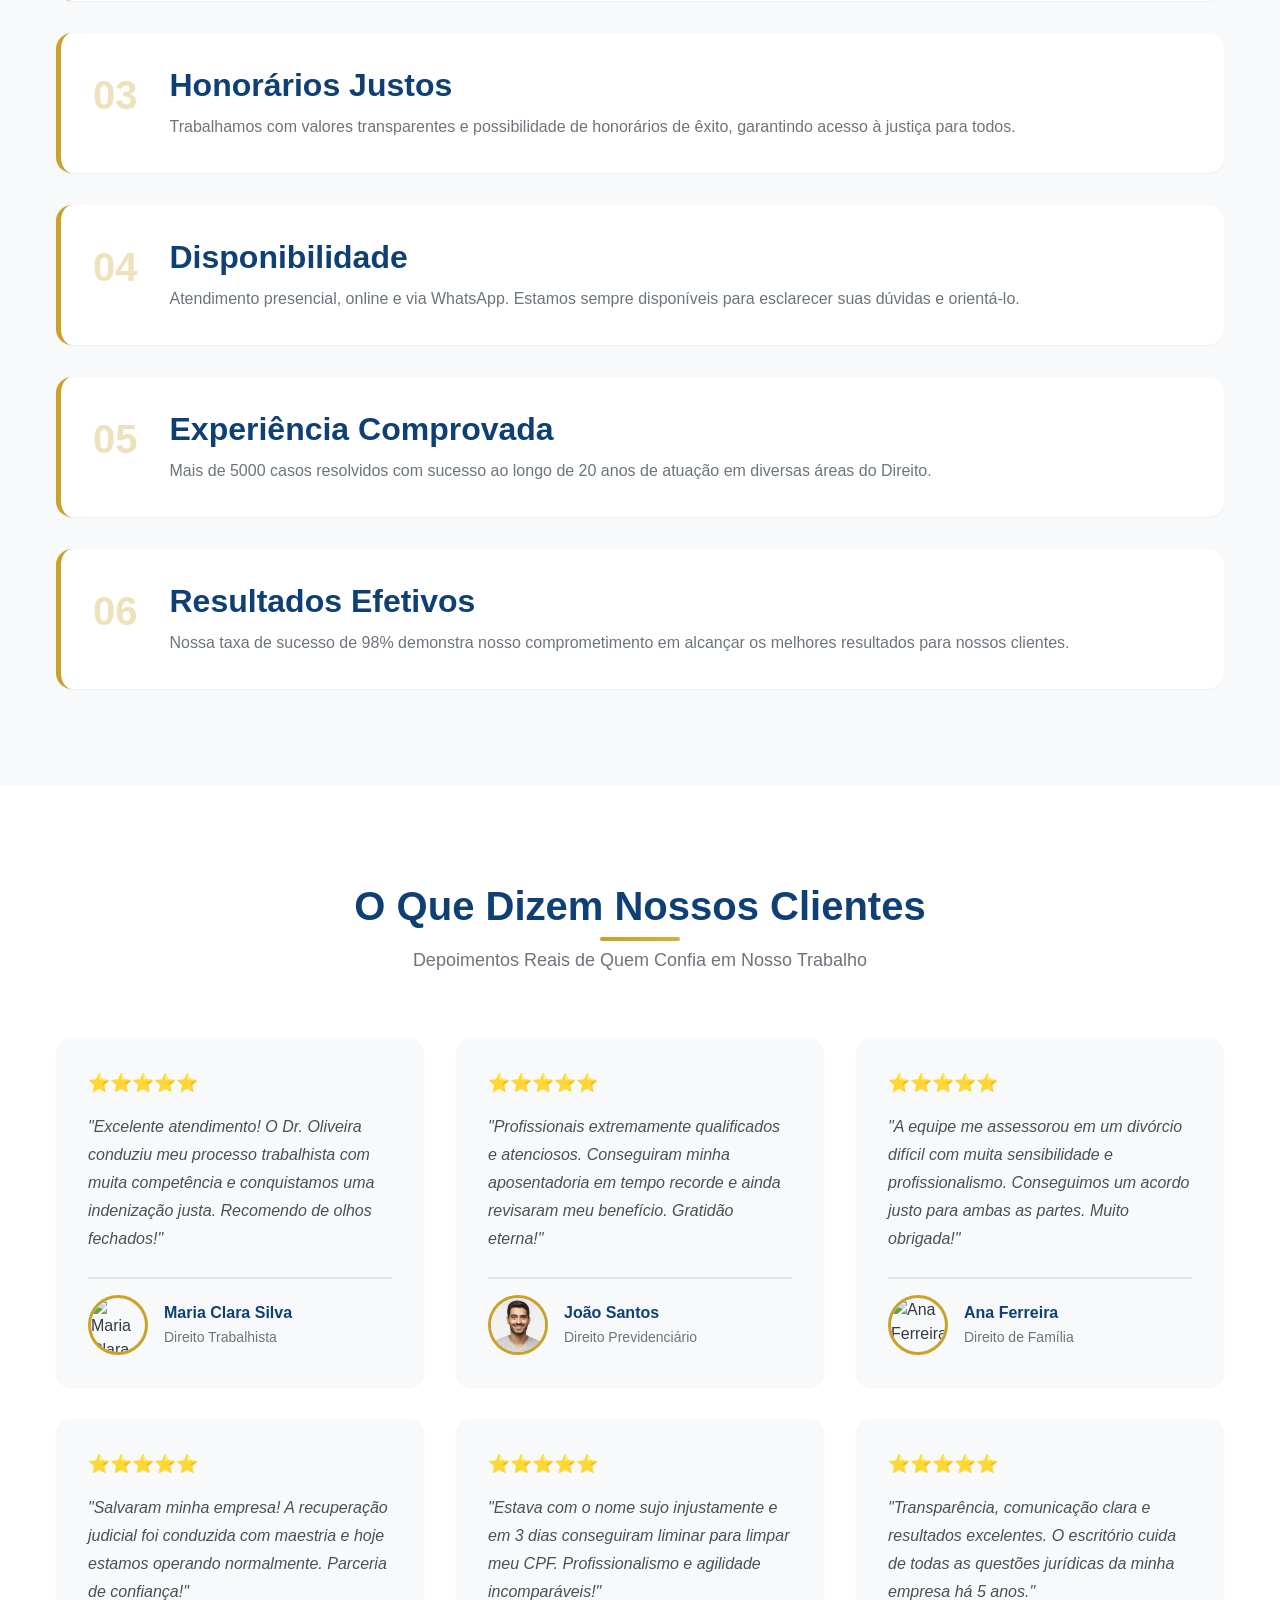
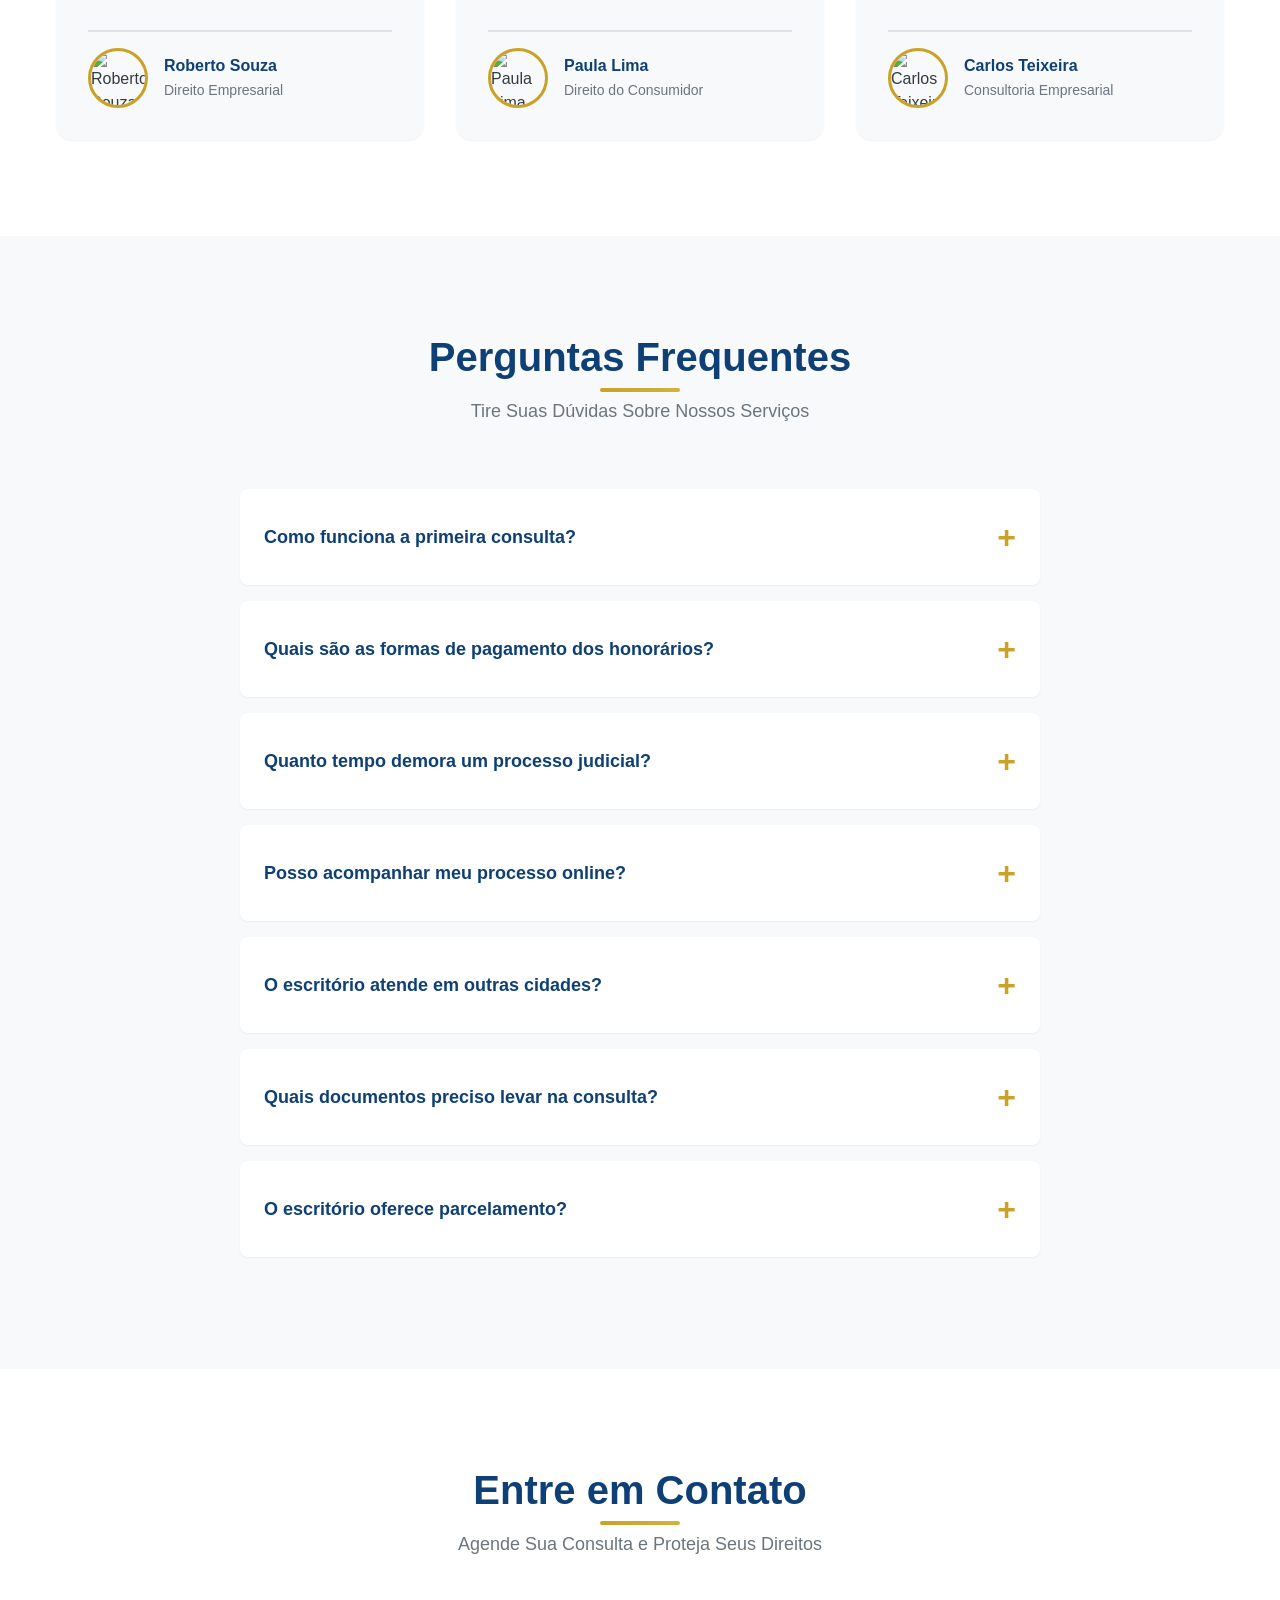
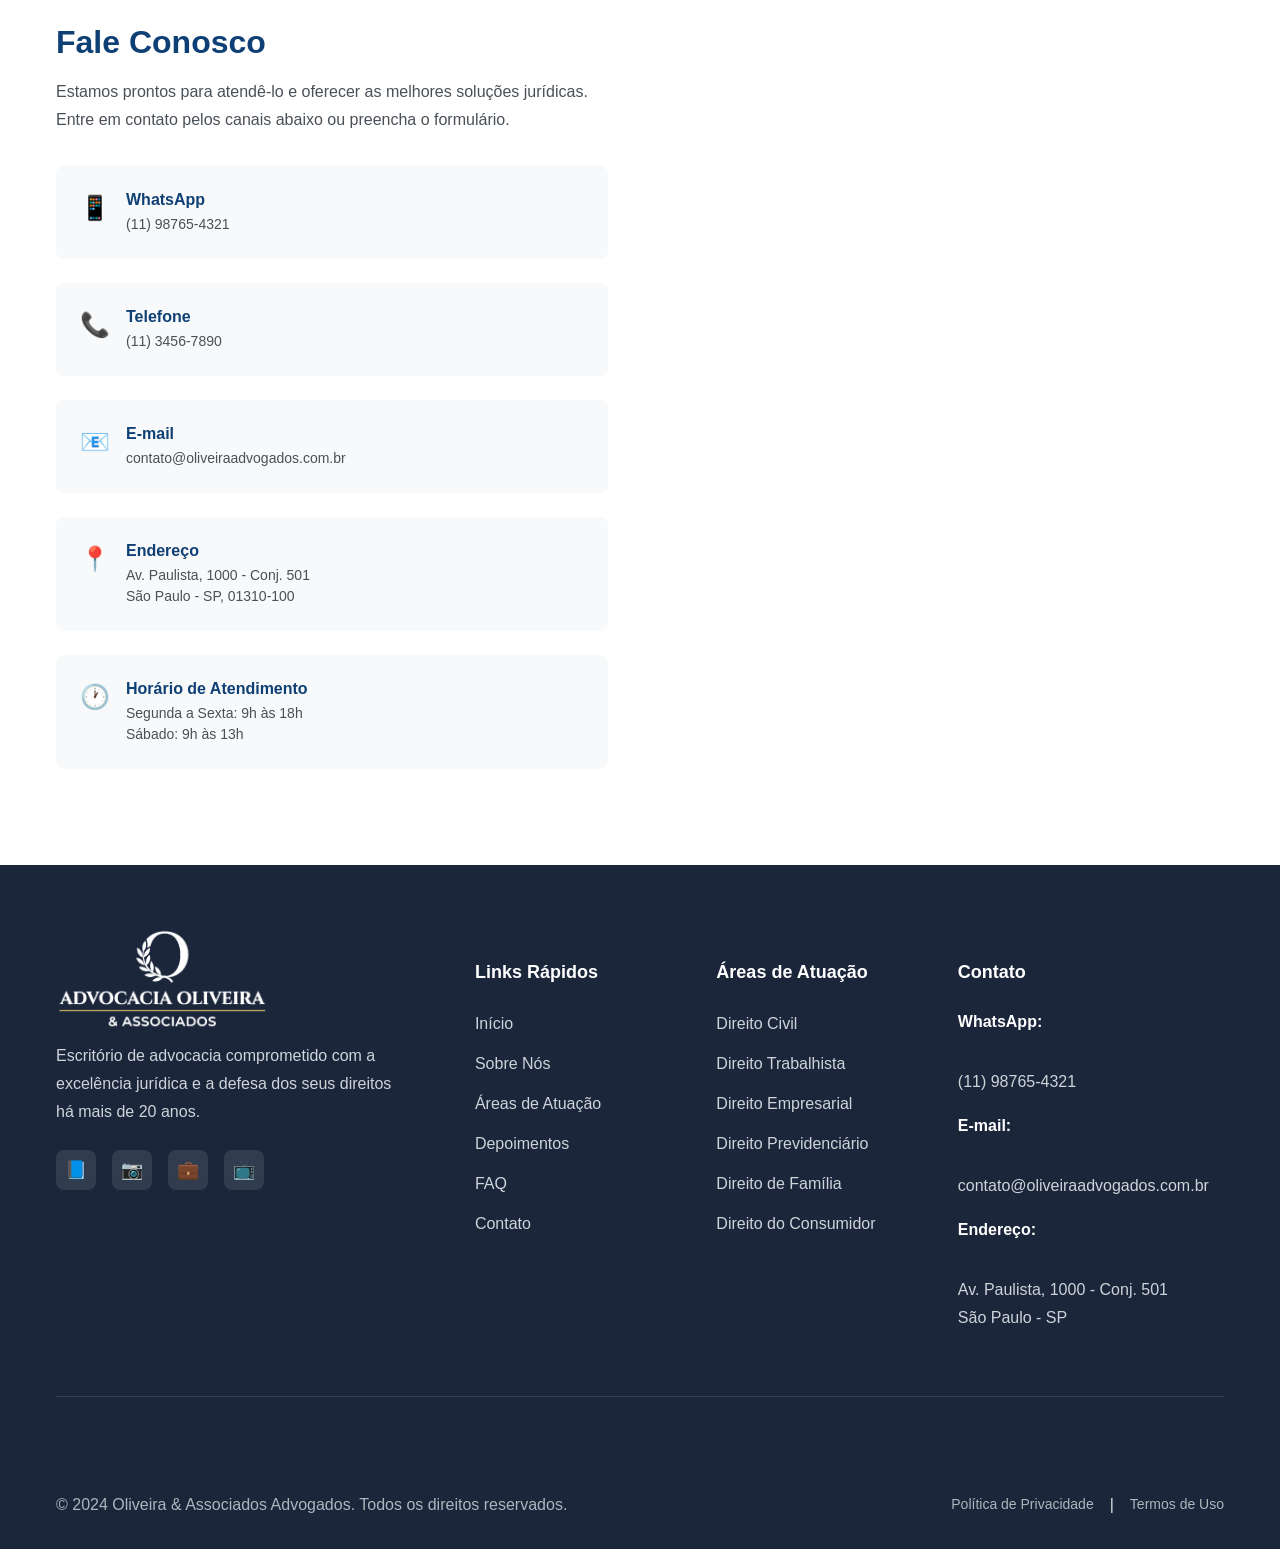
==== commit 01b36a44: "Add files via upload" ====
--- a/index.html
+++ b/index.html
@@ -574,7 +574,7 @@
                     </p>
                     <div class="depoimento__author">
                         <div class="depoimento__avatar">
-                            <img src="../assets/-2.jpg" alt="João Santos">
+                            <img src="../assets/joaosantos.jpg" alt="João Santos">
                         </div>
                         <div class="depoimento__info">
                             <h4 class="depoimento__name">João Santos</h4>
